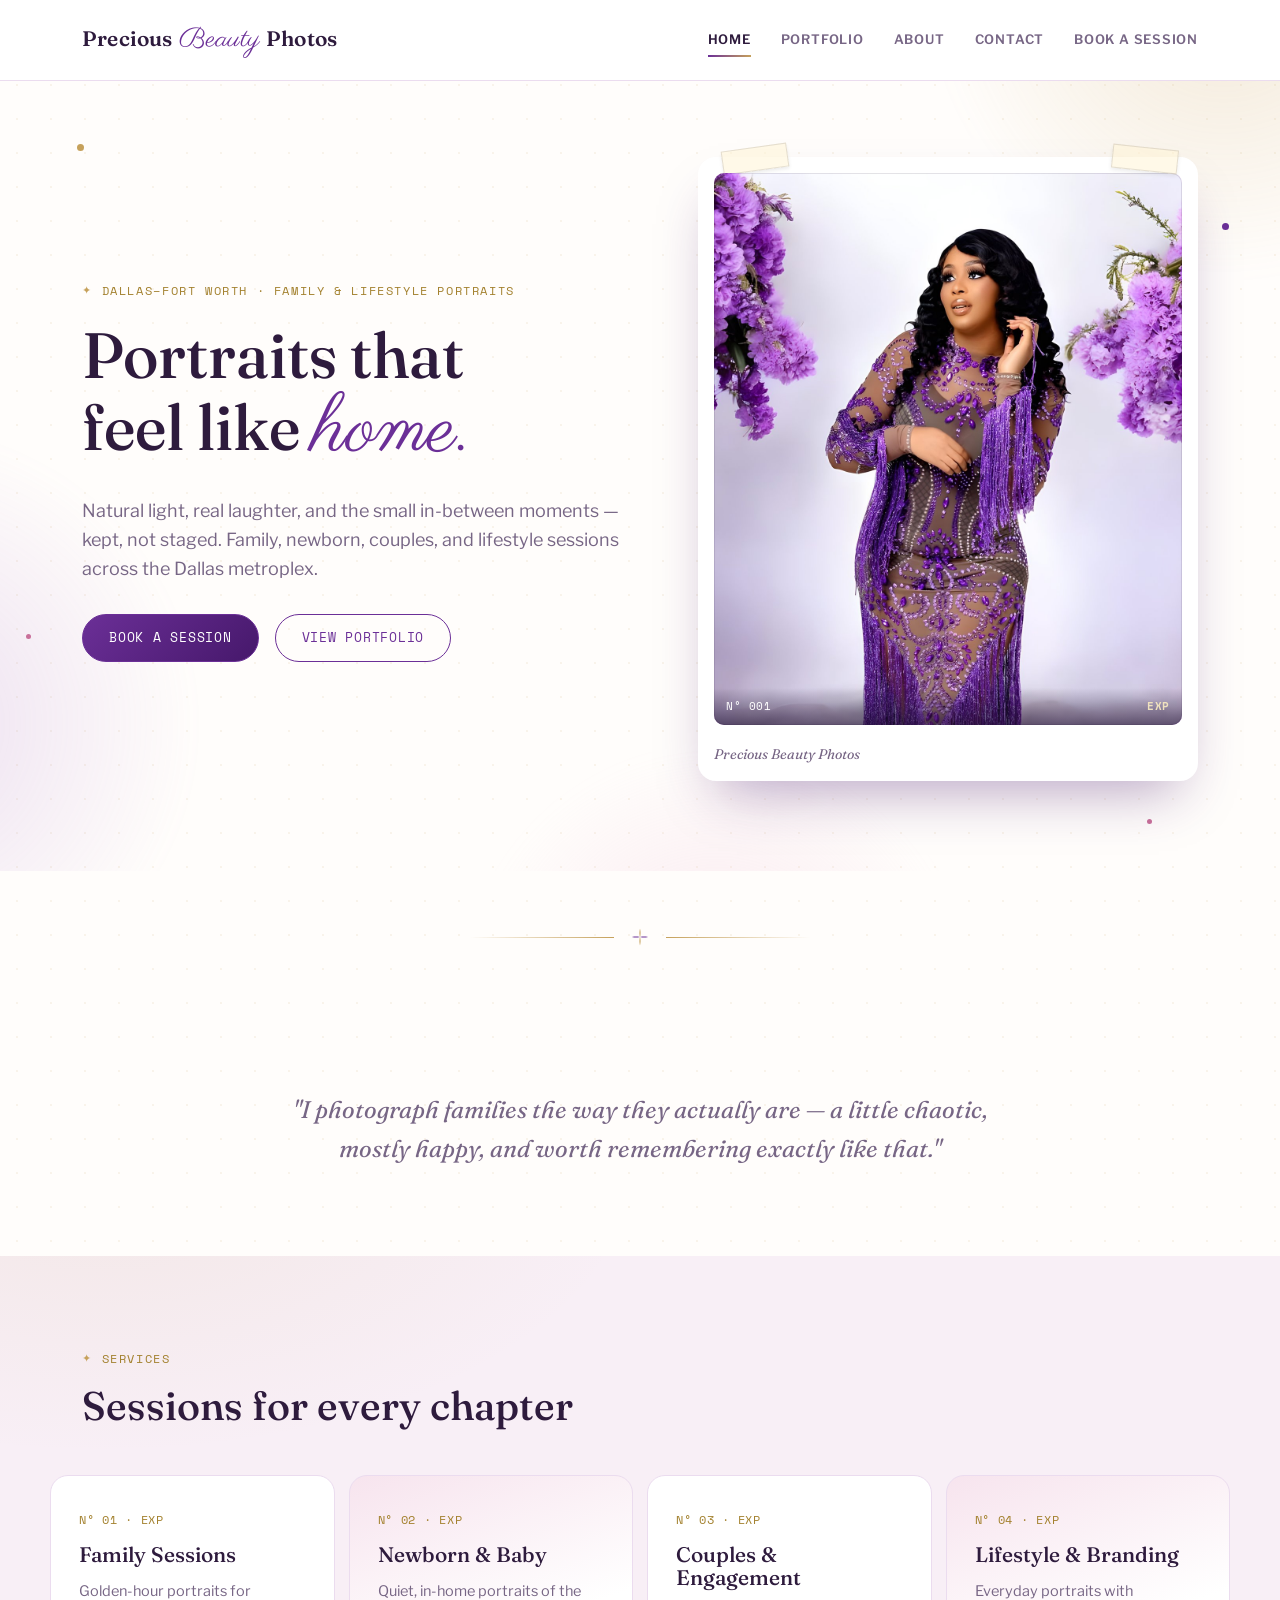
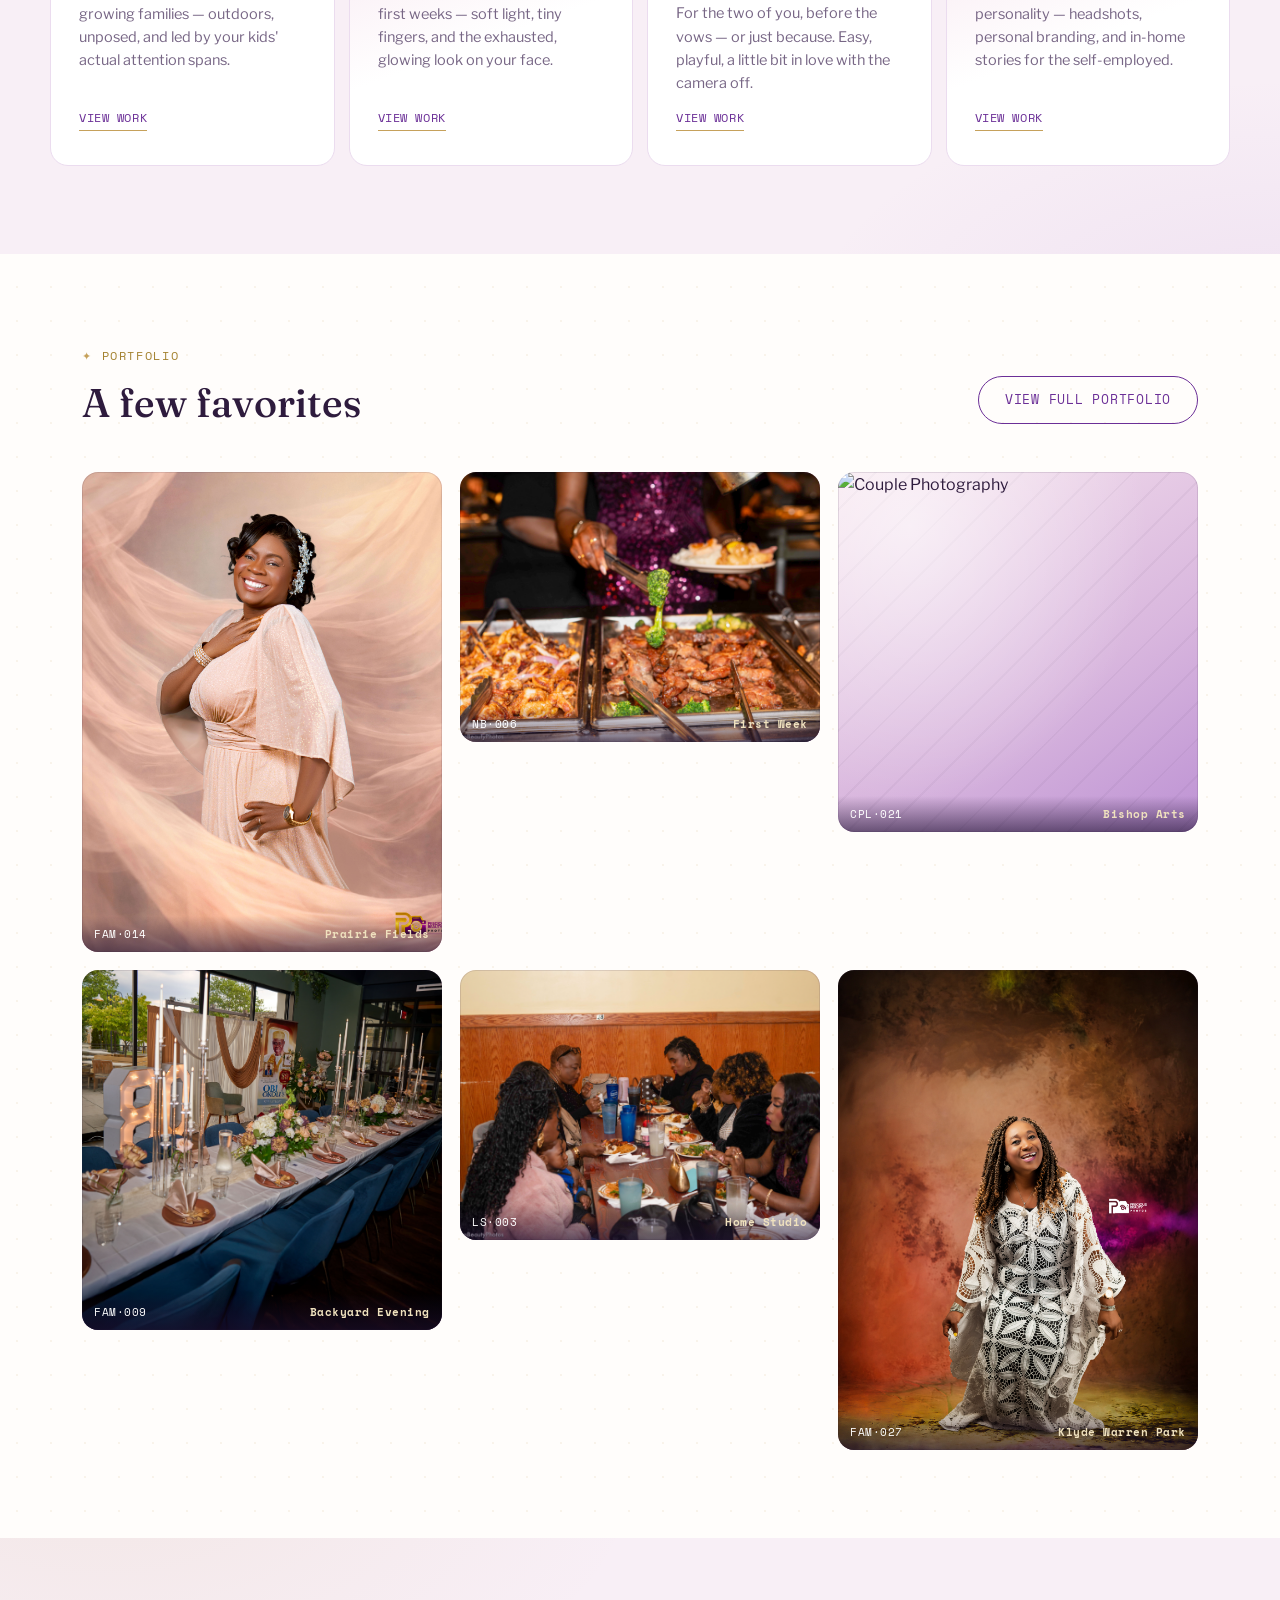
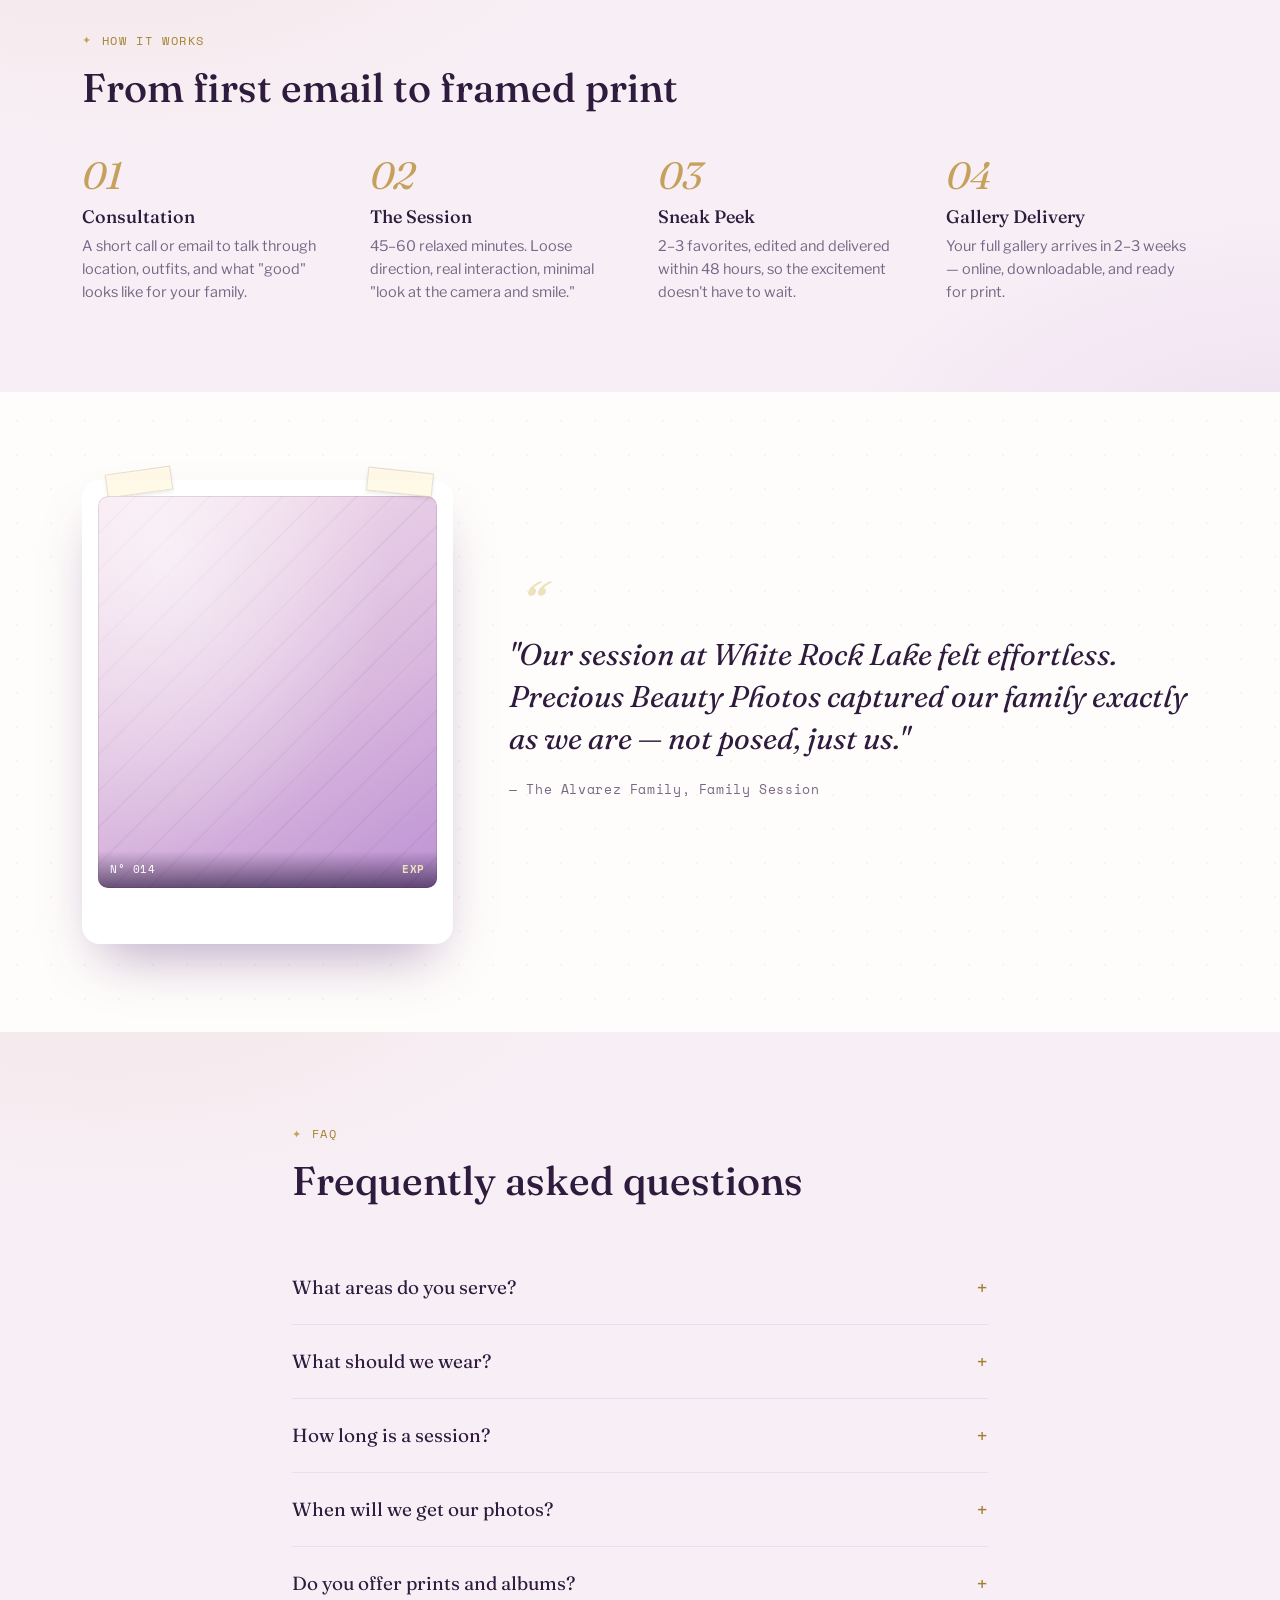
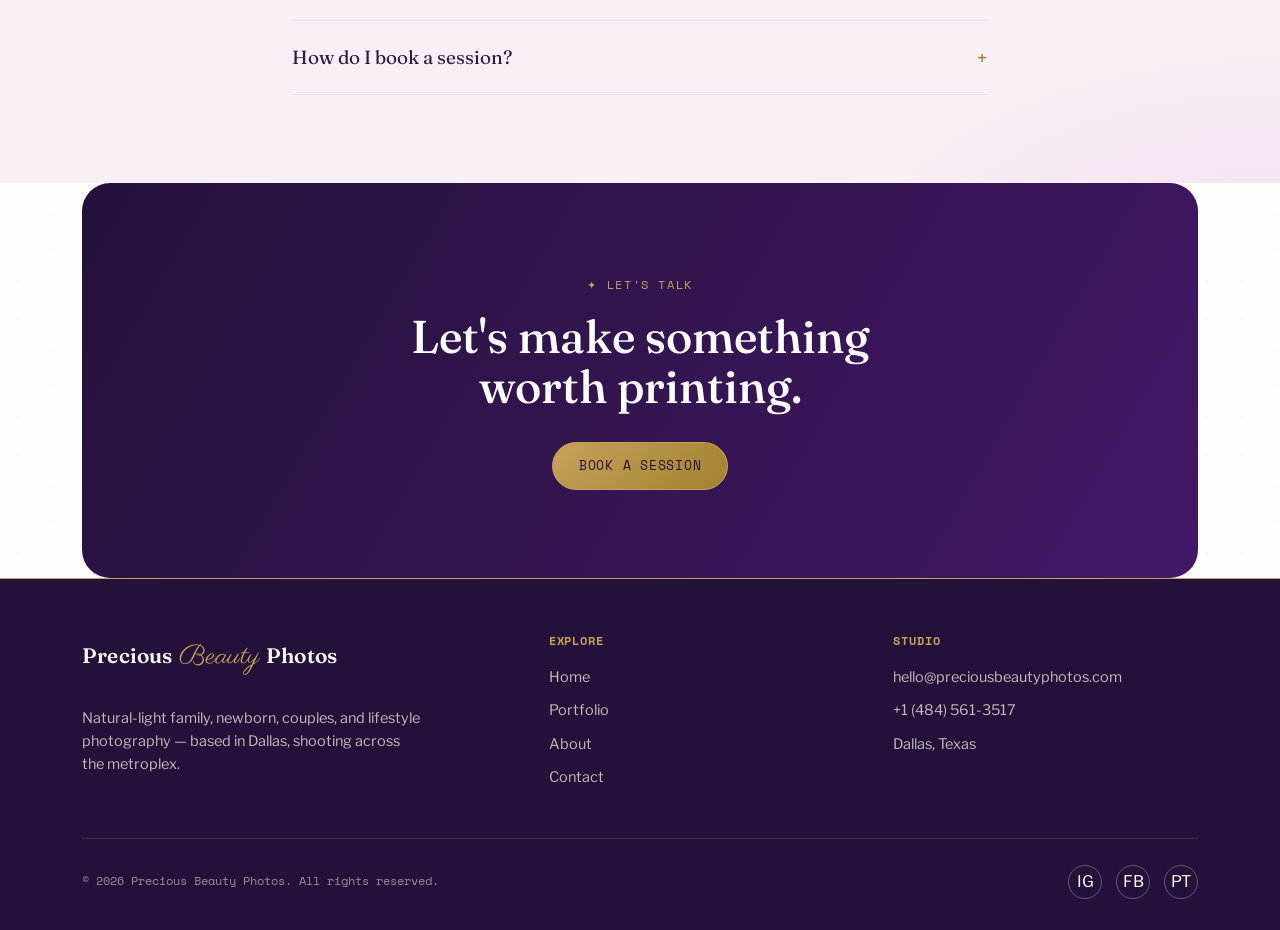
==== index.html @ 4b2ae838 "Initial Precious Beauty Photos website" ====
<!DOCTYPE html>
<html lang="en">
<head>
<meta charset="UTF-8">
<meta name="viewport" content="width=device-width, initial-scale=1.0">
<title>Precious Beauty Photos | Dallas, TX Family &amp; Lifestyle Portraits</title>
<meta name="description" content="Precious Beauty Photos — natural-light family, newborn, couples, and lifestyle portraits in Dallas–Fort Worth, Texas.">

<!--
  PLACEHOLDER NOTICE FOR THE STUDIO OWNER / DEVELOPER
  =====================================================
  This site is organized as:
    index.html   — structure/content only
    css/styles.css — all visual styling
    js/config.js   — editable business data (edit THIS for day-to-day changes)
    js/main.js     — site behavior (shouldn't need to touch this for content changes)
    images/        — photos

  Things to update in js/config.js:
  - bookingUrl: currently '#'. Once you set up a free Square Appointments
    account, paste your real booking page URL here.
  - whatsappNumber: the number the Contact form sends inquiries to.
  - faqs / portfolio categories: edit copy here, not in the HTML.

  Things to update in this file:
  - The photographer name "[Photographer Name]" on the About page is a
    placeholder — search for it and swap in the real name.
  - Every .frame element without an <img> inside it is a placeholder for a
    real photograph — swap in <img class="frame-photo" src="..."> once
    real photos are supplied.
-->

<link rel="preconnect" href="https://fonts.googleapis.com">
<link rel="preconnect" href="https://fonts.gstatic.com" crossorigin>
<link href="https://fonts.googleapis.com/css2?family=Fraunces:ital,opsz,wght@0,9..144,300;0,9..144,500;0,9..144,600;1,9..144,400;1,9..144,500&family=Libre+Franklin:wght@400;500;600;700&family=Space+Mono:wght@400;700&family=Parisienne&family=Cormorant+Garamond:ital,wght@0,500;1,500;1,600&display=swap" rel="stylesheet">
<link rel="stylesheet" href="css/styles.css">

<script src="js/config.js" defer></script>
<script src="js/main.js" defer></script>
</head>
<body>

<header class="site-nav">
  <div class="nav-inner">
    <a href="#home" class="brand" data-page="home">Precious <span>Beauty</span> Photos</a>
    <nav class="links" id="navLinks">
      <a href="#home" data-page="home" class="active">Home</a>
      <a href="#portfolio" data-page="portfolio">Portfolio</a>
      <a href="#about" data-page="about">About</a>
      <a href="#contact" data-page="contact">Contact</a>
      <a href="#contact" data-page="contact" class="nav-cta">
  Book a Session
</a>
    </nav>
    <button class="menu-toggle" id="menuToggle" aria-label="Toggle menu"><span></span><span></span><span></span></button>
  </div>
</header>

<!-- ============ HOME ============ -->
<main id="page-home" class="page active">

  <section class="hero">
    <span class="sparkle s1"></span>
    <span class="sparkle s2"></span>
    <span class="sparkle s3"></span>
    <span class="sparkle s4"></span>
    <div class="wrap hero-grid">
      <div>
        <span class="eyebrow">Dallas–Fort Worth &middot; Family &amp; Lifestyle Portraits</span>
        <h1>Portraits that<br>feel like <em>home.</em></h1>
        <p class="lead">Natural light, real laughter, and the small in-between moments — kept, not staged. Family, newborn, couples, and lifestyle sessions across the Dallas metroplex.</p>
        <div class="hero-ctas">
          <a href="#contact" data-page="contact" class="btn">Book a Session</a>
          <a href="#portfolio" data-page="portfolio" class="btn ghost">View Portfolio</a>
        </div>
      </div>
      <div class="polaroid reveal">
        <div class="frame" data-caption="Precious Beauty Photos">
          <img class="frame-photo" src="images/about-photographer.jpg" alt="Precious Beauty Photos">
          <div class="cap"><span>N&deg; 001</span><b>EXP</b></div>
        </div>
        <div class="poltext">Precious Beauty Photos</div>
      </div>
    </div>
  </section>

  <div class="flourish">
    <span class="fl-line"></span>
    <svg width="20" height="20" viewBox="0 0 24 24" fill="none" xmlns="http://www.w3.org/2000/svg">
      <path d="M12 2C12 2 13.5 7 12 12C10.5 7 12 2 12 2Z" fill="#C6A15B"/>
      <path d="M12 22C12 22 10.5 17 12 12C13.5 17 12 22 12 22Z" fill="#C6A15B"/>
      <path d="M2 12C2 12 7 10.5 12 12C7 13.5 2 12 2 12Z" fill="#6B2F97"/>
      <path d="M22 12C22 12 17 13.5 12 12C17 10.5 22 12 22 12Z" fill="#6B2F97"/>
    </svg>
    <span class="fl-line rev"></span>
  </div>

  <section class="tight">
    <div class="wrap u-narrow u-text-center">
      <p class="u-pull-quote">
        "I photograph families the way they actually are — a little chaotic, mostly happy, and worth remembering exactly like that."
      </p>
    </div>
  </section>

  <section class="alt">
    <div class="wrap">
      <div class="section-head">
        <span class="eyebrow">Services</span>
        <h2>Sessions for every chapter</h2>
      </div>
    </div>
    <div class="wrap u-filmstrip-wrap">
      <div class="filmstrip">
        <div class="filmcell">
          <span class="fnum">N&deg; 01 &middot; EXP</span>
          <h3>Family Sessions</h3>
          <p>Golden-hour portraits for growing families — outdoors, unposed, and led by your kids' actual attention spans.</p>
          <a href="#portfolio" data-page="portfolio">View work</a>
        </div>
        <div class="filmcell">
          <span class="fnum">N&deg; 02 &middot; EXP</span>
          <h3>Newborn &amp; Baby</h3>
          <p>Quiet, in-home portraits of the first weeks — soft light, tiny fingers, and the exhausted, glowing look on your face.</p>
          <a href="#portfolio" data-page="portfolio">View work</a>
        </div>
        <div class="filmcell">
          <span class="fnum">N&deg; 03 &middot; EXP</span>
          <h3>Couples &amp; Engagement</h3>
          <p>For the two of you, before the vows — or just because. Easy, playful, a little bit in love with the camera off.</p>
          <a href="#portfolio" data-page="portfolio">View work</a>
        </div>
        <div class="filmcell">
          <span class="fnum">N&deg; 04 &middot; EXP</span>
          <h3>Lifestyle &amp; Branding</h3>
          <p>Everyday portraits with personality — headshots, personal branding, and in-home stories for the self-employed.</p>
          <a href="#portfolio" data-page="portfolio">View work</a>
        </div>
      </div>
    </div>
  </section>

  <section>
  <div class="wrap">

    <div class="section-head u-flex-between u-no-max">
      <div>
        <span class="eyebrow">Portfolio</span>
        <h2 class="u-mt-14">A few favorites</h2>
      </div>

      <a href="#portfolio" data-page="portfolio" class="btn ghost">
        View Full Portfolio
      </a>
    </div>

    <div class="gallery">

      <div class="frame g-tall reveal">
        <img
          class="frame-photo"
          src="images/DSC09245-1.jpg-bright.jpg"
          alt="Family Photography"
        >
        <div class="cap">
          <span>FAM·014</span>
          <b>Prairie Fields</b>
        </div>
      </div>

      <div class="frame g-wide reveal">
        <img
          class="frame-photo"
          src="images/DSC01818.jpg"
          alt="Newborn Photography"
        >
        <div class="cap">
          <span>NB·006</span>
          <b>First Week</b>
        </div>
      </div>

      <div class="frame g-square reveal">
        <img
          class="frame-photo"
          src="images/DSC01784 (1).jpg"
          alt="Couple Photography"
        >
        <div class="cap">
          <span>CPL·021</span>
          <b>Bishop Arts</b>
        </div>
      </div>

      <div class="frame g-square reveal">
        <img
          class="frame-photo"
          src="images/DSC00456.jpg"
          alt="Family Photography"
        >
        <div class="cap">
          <span>FAM·009</span>
          <b>Backyard Evening</b>
        </div>
      </div>

      <div class="frame g-wide reveal">
        <img
          class="frame-photo"
          src="images/DSC01784.jpg"
          alt="Lifestyle Photography"
        >
        <div class="cap">
          <span>LS·003</span>
          <b>Home Studio</b>
        </div>
      </div>

      <div class="frame g-tall reveal">
        <img
          class="frame-photo"
          src="images/DSC09546 1.jpg"
          alt="Family Photography"
        >
        <div class="cap">
          <span>FAM·027</span>
          <b>Klyde Warren Park</b>
        </div>
      </div>

    </div>

  </div>
</section>

  <section class="alt">
    <div class="wrap">
      <div class="section-head">
        <span class="eyebrow">How it works</span>
        <h2>From first email to framed print</h2>
      </div>
      <div class="process">
        <div class="p-step"><div class="pnum">01</div><h4>Consultation</h4><p>A short call or email to talk through location, outfits, and what "good" looks like for your family.</p></div>
        <div class="p-step"><div class="pnum">02</div><h4>The Session</h4><p>45–60 relaxed minutes. Loose direction, real interaction, minimal "look at the camera and smile."</p></div>
        <div class="p-step"><div class="pnum">03</div><h4>Sneak Peek</h4><p>2–3 favorites, edited and delivered within 48 hours, so the excitement doesn't have to wait.</p></div>
        <div class="p-step"><div class="pnum">04</div><h4>Gallery Delivery</h4><p>Your full gallery arrives in 2–3 weeks — online, downloadable, and ready for print.</p></div>
      </div>
    </div>
  </section>

  <section>
    <div class="wrap testi">
      <div class="polaroid">
        <div class="frame" data-caption="The Alvarez Family"><div class="cap"><span>N&deg; 014</span><b>EXP</b></div></div>
      </div>
      <div>
        <blockquote>"Our session at White Rock Lake felt effortless. Precious Beauty Photos captured our family exactly as we are — not posed, just us."</blockquote>
        <cite>— The Alvarez Family, Family Session</cite>
      </div>
    </div>
  </section>

  <section class="alt">
    <div class="wrap u-narrow">
      <div class="section-head u-no-max">
        <span class="eyebrow">FAQ</span>
        <h2>Frequently asked questions</h2>
      </div>
      <div id="faqList"></div>
    </div>
  </section>

  <section class="cta-banner">
    <div class="wrap">
      <span class="eyebrow">Let's talk</span>
      <h2>Let's make something worth printing.</h2>
      <a href="#contact" data-page="contact" class="btn on-dark">Book a Session</a>
    </div>
  </section>

</main>

<!-- ============ PORTFOLIO ============ -->
<main id="page-portfolio" class="page">
  <section class="u-section-top">
    <div class="wrap">
      <div class="section-head">
        <span class="eyebrow">Portfolio</span>
        <h2>The full roll</h2>
        <p class="u-text-muted u-mt-14 u-max-56">A selection of family, newborn, couples, and lifestyle sessions from across Dallas–Fort Worth. Filter by category, or just scroll.</p>
      </div>
      <div class="filters" id="filters">
        <button class="filter-btn active" data-filter="all">All</button>
        <button class="filter-btn" data-filter="portrait">Portrait Photography</button>
        <button class="filter-btn" data-filter="newborn">Newborn Photography</button>
        <button class="filter-btn" data-filter="wedding">Wedding Photography</button>
        <button class="filter-btn" data-filter="event">Event Photography</button>
        <button class="filter-btn" data-filter="corporate">Corporate Headshots</button>
        <button class="filter-btn" data-filter="birthday">Birthday Sessions</button>
        <button class="filter-btn" data-filter="family">Family Photography</button>
        <button class="filter-btn" data-filter="graduation">Graduation Shoots</button>
        <button class="filter-btn" data-filter="studio">Studio Photography</button>
      </div>
      <p id="portfolioCount"></p>
      <div class="gallery" id="portfolioGrid"><!-- populated by PortfolioGrid module in js/main.js, from SITE_CONFIG.portfolio in js/config.js --></div>
    </div>
  </section>
  <section class="cta-banner">
    <div class="wrap">
      <span class="eyebrow">Like what you see</span>
      <h2>Your family's roll starts here.</h2>
      <a href="#contact" data-page="contact" class="btn on-dark">Book a Session</a>
    </div>
  </section>
</main>

<!-- ============ ABOUT ============ -->
<main id="page-about" class="page">
  <section class="u-section-top">
    <div class="wrap about-hero">
      <div class="polaroid polaroid--tilt-left">
        <div class="frame">
          <img class="frame-photo" src="images/about-photographer.jpg" alt="[Photographer Name], Precious Beauty Photos">
        </div>
      </div>
      <div>
        <span class="eyebrow">About</span>
        <h2 class="about-heading">Hi, I'm Precious Emmanuela.</h2>
        <p>
          I started Precious Beauty Photos after realizing most of my own family photos were phone snapshots taken mid-argument about nap time — and that the ones I actually treasured were never the posed ones. Ten years and a few hundred sessions later, that's still the whole point: real light, real people, minimal fuss.
        </p>
        <p>
          Based in Pennsylvania USA, I photograph families, newborns, couples, and small businesses across the metroplex — from White Rock Lake at golden hour to living-room floors covered in toys. Wherever your family actually happens.
        </p>
      </div>
    </div>
  </section>

  <div class="flourish">
    <span class="fl-line"></span>
    <svg width="20" height="20" viewBox="0 0 24 24" fill="none" xmlns="http://www.w3.org/2000/svg">
      <path d="M12 2C12 2 13.5 7 12 12C10.5 7 12 2 12 2Z" fill="#C6A15B"/>
      <path d="M12 22C12 22 10.5 17 12 12C13.5 17 12 22 12 22Z" fill="#C6A15B"/>
      <path d="M2 12C2 12 7 10.5 12 12C7 13.5 2 12 2 12Z" fill="#6B2F97"/>
      <path d="M22 12C22 12 17 13.5 12 12C17 10.5 22 12 22 12Z" fill="#6B2F97"/>
    </svg>
    <span class="fl-line rev"></span>
  </div>

  <section class="alt">
    <div class="wrap">
      <div class="section-head">
        <span class="eyebrow">Approach</span>
        <h2>What I believe about portraits</h2>
      </div>
      <div class="values">
        <div class="value-card">
          <h4>Light over gear</h4>
          <p>Natural, available light — window light, open shade, golden hour — over heavy studio setups. It's softer, and it's honest.</p>
        </div>
        <div class="value-card">
          <h4>Direction, not posing</h4>
          <p>I give you something to do together, not a pose to hold. The good expressions happen in the seconds after the instruction.</p>
        </div>
        <div class="value-card">
          <h4>Prints outlive feeds</h4>
          <p>Every gallery is built to be printed — albums, wall art, the stuff that's still around in twenty years.</p>
        </div>
      </div>
    </div>
  </section>

  <section>
    <div class="wrap u-narrow">
      <div class="section-head u-no-max">
        <span class="eyebrow">Behind the lens</span>
        <h2>A few quick facts</h2>
      </div>
      <ul class="facts-list">
        <li>&middot; Based in Pennsylvania USA — shooting across the DFW metroplex</li>
        <li>&middot; Shoots primarily on location — parks, homes, and downtown streets</li>
        <li>&middot; Second-generation Texan, first-generation dog mom</li>
        <li>&middot; Believes the best light is 45 minutes before sunset</li>
      </ul>
    </div>
  </section>

  <section class="cta-banner">
    <div class="wrap">
      <span class="eyebrow">Let's meet</span>
      <h2>I'd love to hear your story.</h2>
      <a href="#contact" data-page="contact" class="btn on-dark">Get in Touch</a>
    </div>
  </section>
</main>

<!-- ============ CONTACT ============ -->
<main id="page-contact" class="page">
  <section class="u-section-top">
    <div class="wrap">
      <div class="section-head">
        <span class="eyebrow">Contact</span>
        <h2>Let's find your date</h2>
        <p class="u-text-muted u-mt-14 u-max-56">Tell me a bit about what you're picturing, and I'll reply within 24 hours to talk through availability and next steps.</p>
      </div>

      <!-- Booking widget: href is set at runtime by the BookingWidget module
           in js/main.js, from SITE_CONFIG.bookingUrl in js/config.js. -->
      <div class="book-widget">
        <div>
          <span class="eyebrow">Fastest way to book</span>
          <h3>Book &amp; pay online</h3>
          <p>See real-time availability, pick your session, and secure your date with a deposit — all in one step.</p>
        </div>
        <a href="#" id="bookNowLink" class="btn on-dark" target="_blank" rel="noopener">Book &amp; Pay Now</a>
      </div>
      <p class="book-widget-hint">Prefer to talk first? Send an inquiry below instead.</p>

      <div class="contact-grid">
        <form id="contactForm">
          <div class="row2">
            <div class="field">
              <label for="name">Name</label>
              <input type="text" id="name" name="name" required>
            </div>
            <div class="field">
              <label for="email">Email</label>
              <input type="email" id="email" name="email" required>
            </div>
          </div>
          <div class="row2">
            <div class="field">
              <label for="sessionType">Session Type</label>
              <select id="sessionType" name="sessionType">
                <option>Family Session</option>
                <option>Newborn &amp; Baby</option>
                <option>Couples &amp; Engagement</option>
                <option>Lifestyle &amp; Branding</option>
                <option>Not sure yet</option>
              </select>
            </div>
            <div class="field">
              <label for="date">Preferred Date</label>
              <input type="date" id="date" name="date">
            </div>
          </div>
          <div class="field">
            <label for="message">Tell me about your session</label>
            <textarea id="message" name="message" placeholder="Who's involved, where you're picturing it, and anything else that helps."></textarea>
          </div>
          <button type="submit" class="btn">Send Inquiry</button>
          <div id="formNote">Opening WhatsApp with your details ready to send — just hit send there to reach Precious Beauty Photos directly.</div>
        </form>

        <div>
          <div class="info-block">
            <h4>Service Area</h4>
            <p>Based in Dallas, TX. Available throughout the DFW metroplex — Fort Worth, Plano, Frisco, McKinney, and beyond. Travel fees may apply past 30 miles.</p>
          </div>
          <div class="info-block">
            <h4>Response Time</h4>
            <p>I reply to every inquiry within 24 hours. Dates are held once a signed contract and deposit are received.</p>
          </div>
          <div class="info-block">
            <h4>Studio Email</h4>
            <p>hello@preciousbeautyphotos.com &middot; +1 (484) 561-3517</p>
          </div>
          <div class="info-block">
            <h4>Follow Along</h4>
            <div class="socials socials--tight">
              <a href="#" aria-label="Instagram">IG</a>
              <a href="#" aria-label="Facebook">FB</a>
              <a href="#" aria-label="Pinterest">PT</a>
            </div>
          </div>
        </div>
      </div>
    </div>
  </section>

  <section class="alt">
    <div class="wrap u-narrow">
      <div class="section-head u-no-max">
        <span class="eyebrow">Before you write in</span>
        <h2>A couple quick answers</h2>
      </div>
      <div id="faqListContact"></div>
    </div>
  </section>
</main>

<footer>
  <div class="wrap">
    <div class="foot-grid">
      <div>
        <div class="brand footer-brand">Precious <span>Beauty</span> Photos</div>
        <p class="footer-desc">Natural-light family, newborn, couples, and lifestyle photography — based in Dallas, shooting across the metroplex.</p>
      </div>
      <div>
        <h4>Explore</h4>
        <ul>
          <li><a href="#home" data-page="home">Home</a></li>
          <li><a href="#portfolio" data-page="portfolio">Portfolio</a></li>
          <li><a href="#about" data-page="about">About</a></li>
          <li><a href="#contact" data-page="contact">Contact</a></li>
        </ul>
      </div>
      <div>
        <h4>Studio</h4>
        <ul>
          <li><a href="mailto:hello@preciousbeautyphotos.com">hello@preciousbeautyphotos.com</a></li>
          <li><a href="https://wa.me/14845613517" target="_blank" rel="noopener">+1 (484) 561-3517</a></li>
          <li><a href="#">Dallas, Texas</a></li>
        </ul>
      </div>
    </div>
    <div class="foot-bottom">
      <p>&copy; 2026 Precious Beauty Photos. All rights reserved.</p>
      <div class="socials">
        <a href="#" aria-label="Instagram">IG</a>
        <a href="#" aria-label="Facebook">FB</a>
        <a href="#" aria-label="Pinterest">PT</a>
      </div>
    </div>
  </div>
</footer>

</body>
</html>
---- css/styles.css ----
/* =========================================================================
   Precious Beauty Photos — Stylesheet
   Organized in layers: Tokens -> Reset/Base -> Layout -> Components -> Pages -> Utilities
   ========================================================================= */

/* ---------- 1. Design tokens ---------- */
:root{
  --paper: #FFFDFB;
  --paper-light: #FFFFFF;
  --paper-deep: #F8EFF6;
  --ink: #2E1B3D;
  --ink-soft: #776685;
  --gold: #C6A15B;
  --gold-deep: #A3812E;
  --gold-light: #EFE1BE;
  --sage: #5B2A86;
  --sage-light: #D9B7DE;
  --purple: #6B2F97;
  --purple-deep: #46186B;
  --plum-dark: #24123A;
  --blush: #F7E4EE;
  --blush-deep: #EEBFDA;
  --rose: #C9709A;
  --lilac: #A876CC;
  --line: #EBDCEF;
  --white: #FFFFFF;
  --max: 1180px;
}

/* ---------- 2. Reset & base elements ---------- */
*{box-sizing:border-box;}
html{scroll-behavior:smooth;}

@media (prefers-reduced-motion: reduce){
  *, *::before, *::after{
    animation-duration:0.01ms !important;
    animation-iteration-count:1 !important;
    transition-duration:0.01ms !important;
    scroll-behavior:auto !important;
  }
}

body{
  margin:0;
  background:
    radial-gradient(rgba(198,161,91,.10) 1px, transparent 1px) 0 0/34px 34px,
    var(--paper);
  color:var(--ink);
  font-family:'Libre Franklin', sans-serif;
  font-size:16px;
  line-height:1.6;
  -webkit-font-smoothing:antialiased;
}
img{max-width:100%;display:block;}
a{color:inherit;text-decoration:none;}
ul{margin:0;padding:0;list-style:none;}
button{font-family:inherit;cursor:pointer;}
h1,h2,h3,h4{font-family:'Fraunces', serif;font-weight:500;margin:0;line-height:1.08;color:var(--ink);}

/* ---------- 3. Shared layout primitives ---------- */
.wrap{max-width:var(--max);margin:0 auto;padding:0 32px;}
@media(max-width:640px){.wrap{padding:0 20px;}}

.eyebrow{
  font-family:'Space Mono', monospace;
  font-size:11.5px;
  letter-spacing:.14em;
  text-transform:uppercase;
  color:var(--gold-deep);
  display:inline-flex;
  align-items:center;
  gap:9px;
}
.eyebrow::before{content:"✦";font-size:11px;color:var(--gold);display:inline-block;}
.script{font-family:'Parisienne', cursive;font-weight:400;}

section{padding:88px 0;}
section.tight{padding:64px 0;}
.section-head{max-width:640px;margin-bottom:48px;}
.section-head h2{font-size:clamp(28px,3.4vw,40px);margin-top:14px;}
.alt{
  background:
    radial-gradient(900px 480px at 8% -15%, rgba(198,161,91,.10), transparent 60%),
    radial-gradient(800px 440px at 100% 115%, rgba(168,118,204,.12), transparent 60%),
    var(--paper-deep);
}

/* ---------- 4. Scroll reveal & shared keyframes ---------- */
@media (prefers-reduced-motion: no-preference){
  .reveal{opacity:0;transform:translateY(18px);transition:opacity .7s ease, transform .7s ease;}
  .reveal.in{opacity:1;transform:translateY(0);}
}

@keyframes fadeUp{from{opacity:0;transform:translateY(18px);}to{opacity:1;transform:translateY(0);}}
@keyframes floatY{0%,100%{transform:rotate(2.4deg) translateY(0);}50%{transform:rotate(2.4deg) translateY(-12px);}}
@keyframes sparkle{0%,100%{opacity:.2;transform:scale(.7);}50%{opacity:.9;transform:scale(1.2);}}
@keyframes shimmerLine{0%{background-position:-200% 0;}100%{background-position:200% 0;}}
@keyframes gradientShift{0%{background-position:0% 50%;}50%{background-position:100% 50%;}100%{background-position:0% 50%;}}
@keyframes pageFade{from{opacity:0;transform:translateY(14px);}to{opacity:1;transform:translateY(0);}}

/* ---------- 5. Decorative dividers ---------- */
.sprockets{
  height:14px;
  background-image:radial-gradient(circle, var(--purple) 2.6px, transparent 3px);
  background-size:22px 14px;
  background-repeat:repeat-x;
  background-position:center;
  opacity:.18;
}
.sprockets.light{opacity:.28;background-image:radial-gradient(circle, var(--paper) 2.6px, transparent 3px);}

.shine-line{
  height:2px;margin:0;
  background:linear-gradient(90deg, transparent, var(--gold) 25%, var(--purple) 50%, var(--gold) 75%, transparent);
  background-size:200% 100%;
  animation:shimmerLine 5s linear infinite;
  opacity:.7;
}

.flourish{
  display:flex;align-items:center;justify-content:center;gap:16px;
  max-width:340px;margin:0 auto;padding:56px 0;
}
.flourish .fl-line{flex:1;height:1px;background:linear-gradient(90deg, transparent, var(--gold));}
.flourish .fl-line.rev{background:linear-gradient(90deg, var(--gold), transparent);}
.flourish svg{flex:none;animation:sparkle 4s ease-in-out infinite;}

/* ---------- 6. Nav ---------- */
header.site-nav{
  position:sticky;top:0;z-index:100;
  background:rgba(255,255,255,.9);
  backdrop-filter:blur(8px);
  border-bottom:1px solid var(--line);
}
.nav-inner{
  max-width:var(--max);margin:0 auto;padding:18px 32px;
  display:flex;align-items:center;justify-content:space-between;
}
.brand{font-family:'Fraunces',serif;font-weight:600;font-size:21px;letter-spacing:.01em;display:inline-flex;align-items:baseline;gap:6px;}
.brand span{color:var(--purple);font-family:'Parisienne',cursive;font-weight:400;font-size:1.3em;}
nav.links{display:flex;align-items:center;gap:30px;}
nav.links a{
  position:relative;
  font-size:13px;letter-spacing:.06em;text-transform:uppercase;font-weight:600;
  color:var(--ink-soft);padding:6px 0;
  transition:color .25s ease;
}
nav.links a:not(.btn)::after{
  content:"";position:absolute;left:0;right:100%;bottom:-1px;height:2px;
  background:linear-gradient(90deg, var(--purple), var(--gold));
  transition:right .3s cubic-bezier(.4,0,.2,1);
}
nav.links a:hover, nav.links a.active{color:var(--ink);}
nav.links a:not(.btn):hover::after, nav.links a:not(.btn).active::after{right:0;}

/* "Book a Session" button in the nav: squarer corners, plain white text,
   no underline effect (excluded above via :not(.btn)). */
.btn.nav-cta{
  border-radius:10px;
  color:#fff;
}

.menu-toggle{
  display:none;
  background:none;
  border:none;
  flex-direction:column;
  gap:5px;
  padding:8px;
  cursor:pointer;
}

.menu-toggle span{
  width:24px;
  height:2px;
  background:var(--ink);
  display:block;

  transition:
    transform .3s ease,
    opacity .3s ease;
}

.menu-toggle.active span:nth-child(1){
  transform:translateY(7px) rotate(45deg);
}

.menu-toggle.active span:nth-child(2){
  opacity:0;
}

.menu-toggle.active span:nth-child(3){
  transform:translateY(-7px) rotate(-45deg);
}

@media(max-width:900px){

  header.site-nav{
    position:sticky;
    top:0;
    z-index:9999;
    background:#ffffff;
    backdrop-filter:none;
  }

  .nav-inner{
    position:relative;
    z-index:10000;
    background:#ffffff;
  }

  nav.links{
    position:fixed;

    top:64px;
    left:0;
    right:0;

    height:calc(100vh - 64px);

    background:#ffffff;

    display:flex;
    flex-direction:column;
    align-items:flex-start;

    padding:40px 32px;
    gap:26px;

    transform:translateX(100%);
    transition:transform .3s ease;

    z-index:9998;

    overflow-y:auto;

    border-top:1px solid var(--line);

    box-shadow:
      0 20px 40px rgba(30,20,40,.08);
  }

  nav.links.open{
    transform:translateX(0);
  }

  nav.links a{
    width:100%;
    font-size:16px;
    padding:10px 0;
  }

  .menu-toggle{
    display:flex;
    position:relative;
    z-index:10001;
    cursor:pointer;
  }

  .nav-cta {
  display: inline-flex;
  align-items: center;
  justify-content: center;

  background: var(--accent);
  color: #ffffff !important;

  padding: 13px 24px;
  min-height: 46px;

  border: 1px solid var(--accent);
  border-radius: 6px;

  font-size: 12px;
  font-weight: 600;
  letter-spacing: 1.4px;
  text-transform: uppercase;
  white-space: nowrap;

  text-decoration: none;

  box-shadow: 0 5px 16px rgba(74, 45, 95, 0.16);

  transition:
    background-color 0.25s ease,
    color 0.25s ease,
    transform 0.25s ease,
    box-shadow 0.25s ease;
}


/* Hover */
.nav-cta:hover {
  background: #5f3d73;
  color: #ffffff !important;

  transform: translateY(-2px);

  box-shadow: 0 8px 22px rgba(74, 45, 95, 0.23);
}


/* While clicking */
.nav-cta:active {
  background: #432b52;
  color: #ffffff !important;

  transform: translateY(0);

  box-shadow: 0 3px 10px rgba(74, 45, 95, 0.18);
}


/* After the link has been visited */
.nav-cta:visited {
  color: #ffffff !important;
}


/* Keyboard focus */
.nav-cta:focus-visible {
  color: #ffffff !important;

  outline: 3px solid rgba(95, 61, 115, 0.25);
  outline-offset: 3px;
}

}

/* ---------- 7. Buttons ---------- */
.btn{
  position:relative;overflow:hidden;isolation:isolate;
  display:inline-flex;align-items:center;gap:8px;
  font-family:'Space Mono',monospace;font-size:12.5px;letter-spacing:.06em;text-transform:uppercase;
  padding:13px 26px;border-radius:999px;border:1px solid var(--purple);
  background:linear-gradient(135deg, var(--purple), var(--purple-deep));color:#fff;
  transition:background .25s ease, color .25s ease, transform .25s ease, box-shadow .25s ease;
  white-space:nowrap;
}
.btn::after{
  content:"";position:absolute;top:0;left:-60%;width:35%;height:100%;
  background:linear-gradient(115deg, transparent, rgba(255,255,255,.45), transparent);
  transform:skewX(-18deg);transition:left .55s ease;z-index:1;
}
.btn:hover::after{left:130%;}
.btn:hover{background:linear-gradient(135deg, var(--purple-deep), var(--plum-dark));border-color:var(--purple-deep);transform:translateY(-2px);box-shadow:0 14px 26px -10px rgba(107,47,151,.55);}
.btn.ghost{background:transparent;color:var(--purple);}
.btn.ghost:hover{background:var(--purple);color:#fff;}
.btn.on-dark{border-color:var(--gold);background:linear-gradient(135deg, var(--gold), var(--gold-deep));color:var(--plum-dark);}
.btn.on-dark:hover{background:var(--gold-deep);border-color:var(--gold-deep);color:#fff;}

/* ---------- 8. Placeholder / real photo frames ---------- */
.frame{
  position:relative;
  border-radius:16px;
  overflow:hidden;
  background:
    radial-gradient(120% 140% at 20% 15%, rgba(255,255,255,.6), transparent 55%),
    repeating-linear-gradient(135deg, rgba(46,27,61,.045) 0 2px, transparent 2px 26px),
    linear-gradient(150deg, var(--blush) 0%, var(--sage-light) 60%, var(--lilac) 130%);
  display:flex;align-items:center;justify-content:center;
  isolation:isolate;
  transition:transform .5s cubic-bezier(.2,.8,.2,1), box-shadow .5s ease;
}
.frame::after{
  content:"";position:absolute;inset:0;
  border-radius:16px;
  box-shadow:inset 0 0 0 1px rgba(46,27,61,.12);
  pointer-events:none;
  transition:box-shadow .4s ease;
}
.frame .aperture{width:15%;min-width:26px;max-width:46px;opacity:.55;}
.frame .cap{
  position:absolute;left:0;right:0;bottom:0;
  padding:10px 12px;
  background:linear-gradient(0deg, rgba(30,16,48,.6), transparent);
  color:#fff;font-family:'Space Mono',monospace;font-size:10.5px;letter-spacing:.05em;
  display:flex;justify-content:space-between;gap:8px;
}
.frame .cap b{font-weight:700;color:var(--gold-light);}
.gallery .frame:hover, .filmstrip-frame:hover{
  transform:translateY(-6px) scale(1.015);
  box-shadow:0 22px 40px -18px rgba(59,21,104,.45);
}
.gallery .frame:hover::after{box-shadow:inset 0 0 0 2px var(--gold);}

/* Photo that fills its frame edge-to-edge (used for real, uploaded photos) */
.frame-photo {
    position: absolute;
    inset: 0;

    width: 100%;
    height: 100%;

    object-fit: cover;
    object-position: center;

    display: block;
}


/* ---------- 9. Polaroid card ---------- */
.polaroid{
  width:100%;aspect-ratio:4/5;
  background:var(--white);
  padding:16px 16px 56px;
  border-radius:18px;
  box-shadow:0 28px 54px -20px rgba(70,24,107,.4);
  transform:rotate(2.4deg);
  position:relative;
  animation:fadeUp .8s ease .2s both, floatY 6s ease-in-out 1.1s infinite;
}
.polaroid .frame{width:100%;height:100%;border-radius:10px;}
.polaroid .frame::after{border-radius:10px;}
.polaroid::before, .polaroid::after{
  content:"";position:absolute;width:64px;height:22px;
  background:rgba(255,244,214,.55);border:1px solid rgba(43,38,32,.12);
  box-shadow:0 2px 4px rgba(0,0,0,.08);
}
.polaroid::before{top:-10px;left:24px;transform:rotate(-8deg);}
.polaroid::after{top:-10px;right:20px;transform:rotate(6deg);}
.polaroid .poltext{
  position:absolute;left:16px;right:16px;bottom:16px;
  font-family:'Fraunces',serif;font-style:italic;color:var(--ink-soft);font-size:14px;
}
/* Tilt variants, so no inline transform: styles are needed in markup */
.polaroid--tilt-left{transform:rotate(-2deg);}
.polaroid--tilt-back{transform:rotate(-3deg);aspect-ratio:1/1;}

/* ---------- 10. Hero ---------- */
.hero{padding:76px 0 90px;position:relative;overflow:hidden;}
.hero::before{
  content:"";position:absolute;inset:-20% -10% -10% -10%;
  background:
    radial-gradient(420px 420px at 88% 6%, rgba(198,161,91,.22), transparent 70%),
    radial-gradient(420px 420px at 2% 78%, rgba(168,118,204,.22), transparent 70%),
    radial-gradient(360px 360px at 55% 105%, rgba(238,191,218,.35), transparent 70%);
  filter:blur(10px);
  z-index:0;pointer-events:none;
}
.hero .wrap{position:relative;z-index:1;}
.hero-grid{display:grid;grid-template-columns:1.05fr .95fr;gap:64px;align-items:center;position:relative;}
@media(max-width:900px){.hero-grid{grid-template-columns:1fr;gap:44px;}}
.hero h1{font-size:clamp(38px,5.4vw,64px);margin:18px 0 22px;animation:fadeUp .7s ease .12s both;}
.hero h1 em{font-family:'Parisienne',cursive;font-style:normal;font-weight:400;color:var(--purple);font-size:1.25em;}
.hero p.lead{font-size:18px;color:var(--ink-soft);max-width:46ch;margin-bottom:30px;animation:fadeUp .7s ease .24s both;}
.hero-ctas{display:flex;gap:16px;flex-wrap:wrap;}
.hero .eyebrow{animation:fadeUp .7s ease both;}

.sparkle{position:absolute;width:7px;height:7px;border-radius:50%;background:var(--gold);animation:sparkle 3.4s ease-in-out infinite;pointer-events:none;}
.sparkle.s1{top:8%;left:6%;animation-delay:.2s;}
.sparkle.s2{top:70%;left:2%;width:5px;height:5px;animation-delay:1.1s;background:var(--rose);}
.sparkle.s3{top:18%;right:4%;animation-delay:.6s;background:var(--purple);}
.sparkle.s4{bottom:6%;right:10%;width:5px;height:5px;animation-delay:1.6s;background:var(--rose);}

/* ---------- 11. Services filmstrip ---------- */
.filmstrip{display:grid;grid-template-columns:repeat(4,1fr);gap:14px;}
@media(max-width:900px){.filmstrip{grid-template-columns:repeat(2,1fr);}}
@media(max-width:560px){.filmstrip{grid-template-columns:1fr;}}
.filmcell{background:var(--paper-light);padding:34px 28px;display:flex;flex-direction:column;gap:14px;min-height:230px;border-radius:18px;border:1px solid var(--line);transition:transform .4s ease, box-shadow .4s ease, border-color .4s ease;}
.filmcell:nth-child(even){background:linear-gradient(160deg, var(--blush) 0%, var(--paper-light) 55%);}
.filmcell:hover{transform:translateY(-6px);box-shadow:0 22px 40px -20px rgba(107,47,151,.3);border-color:var(--gold);position:relative;z-index:2;}
.filmcell .fnum{font-family:'Space Mono',monospace;font-size:12px;color:var(--gold-deep);letter-spacing:.06em;}
.filmcell h3{font-size:21px;}
.filmcell p{color:var(--ink-soft);font-size:14.5px;margin:0;flex:1;}
.filmcell a{font-family:'Space Mono',monospace;font-size:11.5px;letter-spacing:.05em;text-transform:uppercase;color:var(--purple);border-bottom:1px solid var(--gold);align-self:flex-start;padding-bottom:2px;transition:color .25s ease,border-color .25s ease;}
.filmcell a:hover{color:var(--gold-deep);border-color:var(--gold-deep);}

/* ---------- 12. Gallery grid ---------- */
.gallery{display:grid;grid-template-columns:repeat(3,1fr);gap:18px;}
@media(max-width:900px){.gallery{grid-template-columns:repeat(2,1fr);}}
@media(max-width:560px){.gallery{grid-template-columns:1fr;}}
.gallery .frame{width:100%;}
.gallery .g-tall{aspect-ratio:3/4;}
.gallery .g-wide{aspect-ratio:4/3;}
.gallery .g-square{aspect-ratio:1/1;}

.filters{display:flex;gap:10px;flex-wrap:wrap;margin-bottom:30px;}
.filter-btn{
  font-family:'Space Mono',monospace;font-size:12px;letter-spacing:.05em;text-transform:uppercase;
  padding:9px 16px;border:1px solid var(--purple);background:transparent;color:var(--purple);border-radius:999px;
  transition:all .25s ease;
}
.filter-btn.active, .filter-btn:hover{background:var(--purple);color:#fff;border-color:var(--purple);}

/* ---------- 13. Process steps ---------- */
.process{display:grid;grid-template-columns:repeat(4,1fr);gap:36px;}
@media(max-width:900px){.process{grid-template-columns:1fr 1fr;}}
@media(max-width:560px){.process{grid-template-columns:1fr;}}
.p-step .pnum{font-family:'Fraunces',serif;font-style:italic;font-size:38px;color:var(--gold);line-height:1;margin-bottom:12px;}
.p-step h4{font-size:18px;margin-bottom:8px;}
.p-step p{color:var(--ink-soft);font-size:14.5px;margin:0;}

/* ---------- 14. Testimonial ---------- */
.testi{display:grid;grid-template-columns:.7fr 1.3fr;gap:56px;align-items:center;}
@media(max-width:800px){.testi{grid-template-columns:1fr;}}
.testi blockquote{margin:0;font-family:'Fraunces',serif;font-style:italic;font-size:clamp(22px,2.6vw,30px);line-height:1.4;position:relative;padding-top:10px;}
.testi blockquote::before{
  content:"\201C";font-family:'Parisienne',cursive;font-size:110px;line-height:1;
  color:var(--gold-light);position:absolute;top:-46px;left:-14px;z-index:-1;
}
.testi cite{display:block;margin-top:20px;font-style:normal;font-family:'Space Mono',monospace;font-size:12.5px;letter-spacing:.05em;color:var(--ink-soft);}

/* ---------- 15. FAQ accordion ---------- */
.faq-item{border-bottom:1px solid var(--line);}
.faq-q{
  display:flex;align-items:center;justify-content:space-between;gap:20px;
  padding:22px 0;background:none;border:none;text-align:left;width:100%;
  font-family:'Fraunces',serif;font-size:19px;color:var(--ink);
}
.faq-q .plus{font-family:'Space Mono',monospace;font-size:20px;color:var(--gold-deep);transition:transform .25s ease;flex:none;}
.faq-item.open .faq-q .plus{transform:rotate(45deg);}
.faq-a{max-height:0;overflow:hidden;transition:max-height .3s ease;}
.faq-a p{color:var(--ink-soft);padding-bottom:22px;margin:0;max-width:60ch;font-size:15px;}

/* ---------- 16. CTA banner ---------- */
.cta-banner{
  background:linear-gradient(120deg, var(--plum-dark), var(--purple-deep), var(--plum-dark));
  background-size:220% 220%;
  animation:gradientShift 12s ease infinite;
  color:var(--paper);text-align:center;padding:88px 0;
  position:relative;overflow:hidden;
  border-radius:28px;
  max-width:calc(var(--max) - 64px);
  margin:0 auto;
}
.cta-banner .eyebrow{color:var(--gold);}
.cta-banner .eyebrow::before{color:var(--gold);}
.cta-banner h2{color:#fff;font-size:clamp(30px,4vw,46px);margin:16px 0 30px;max-width:16ch;margin-left:auto;margin-right:auto;}

/* ---------- 17. Footer ---------- */
footer{background:var(--plum-dark);color:var(--paper);padding:56px 0 28px;border-top:1px solid var(--gold);}
.foot-grid{display:grid;grid-template-columns:1.4fr 1fr 1fr;gap:40px;padding-bottom:40px;border-bottom:1px solid rgba(246,241,231,.15);}
@media(max-width:700px){.foot-grid{grid-template-columns:1fr;gap:32px;}}
.foot-grid h4{font-family:'Space Mono',monospace;font-size:12px;letter-spacing:.08em;text-transform:uppercase;color:var(--gold);margin-bottom:16px;font-weight:700;}
.foot-grid p, .foot-grid a{color:rgba(246,241,231,.75);font-size:14.5px;}
.foot-grid li{margin-bottom:8px;}
.foot-grid a:hover{color:var(--paper);}
.foot-bottom{display:flex;justify-content:space-between;align-items:center;padding-top:22px;flex-wrap:wrap;gap:12px;}
.foot-bottom p{font-family:'Space Mono',monospace;font-size:11.5px;color:rgba(246,241,231,.55);}
.socials{display:flex;gap:14px;}
.socials a{width:34px;height:34px;border:1px solid rgba(246,241,231,.3);border-radius:50%;display:flex;align-items:center;justify-content:center;}
.socials a:hover{border-color:var(--gold);color:var(--gold);}
.footer-brand{color:var(--paper);margin-bottom:14px;}
.footer-brand span{color:var(--gold);font-family:'Parisienne',cursive;font-weight:400;font-size:1.3em;}
.footer-desc{max-width:34ch;}
.socials--tight{margin-top:6px;}

/* ---------- 18. About page ---------- */
.about-hero{display:grid;grid-template-columns:.85fr 1.15fr;gap:64px;align-items:center;}
@media(max-width:900px){.about-hero{grid-template-columns:1fr;}}
.about-hero p{color:var(--ink-soft);max-width:58ch;}
.about-heading{font-size:clamp(28px,3.6vw,42px);margin:16px 0 20px;}
.values{display:grid;grid-template-columns:repeat(3,1fr);gap:28px;margin-top:16px;}
@media(max-width:700px){.values{grid-template-columns:1fr;}}
.value-card{background:var(--paper-light);border:1px solid var(--line);padding:26px;border-radius:18px;transition:transform .35s ease, box-shadow .35s ease, border-color .35s ease, background .35s ease;}
.value-card:hover{transform:translateY(-5px);box-shadow:0 20px 36px -20px rgba(107,47,151,.35);border-color:var(--gold);background:linear-gradient(160deg, var(--blush) 0%, var(--paper-light) 60%);}
.value-card h4{font-size:17px;margin-bottom:8px;}
.value-card p{color:var(--ink-soft);font-size:14px;margin:0;}
.facts-list{display:grid;gap:14px;font-family:'Fraunces',serif;font-size:18px;color:var(--ink-soft);}

/* ---------- 19. Contact page ---------- */
.book-widget{
  display:flex;align-items:center;justify-content:space-between;gap:24px;flex-wrap:wrap;
  background:linear-gradient(120deg, var(--plum-dark), var(--purple-deep));
  border-radius:22px;padding:34px 36px;margin-bottom:16px;
  position:relative;overflow:hidden;
}
.book-widget::before{
  content:"";position:absolute;inset:0;
  background:radial-gradient(360px 200px at 90% -20%, rgba(198,161,91,.35), transparent 70%);
  pointer-events:none;
}
.book-widget > *{position:relative;z-index:1;}
.book-widget .eyebrow{color:var(--gold);}
.book-widget h3{color:#fff;font-family:'Fraunces',serif;font-size:24px;margin:10px 0 8px;}
.book-widget p{color:rgba(255,255,255,.78);margin:0;max-width:44ch;}
@media(max-width:640px){.book-widget{padding:26px;}}

.book-widget-hint{text-align:center;color:var(--ink-soft);font-size:13px;margin:-8px 0 40px;}

.contact-grid{display:grid;grid-template-columns:1fr 1fr;gap:64px;}
@media(max-width:900px){.contact-grid{grid-template-columns:1fr;gap:44px;}}
.field{margin-bottom:20px;}
.field label{display:block;font-family:'Space Mono',monospace;font-size:11.5px;letter-spacing:.06em;text-transform:uppercase;color:var(--ink-soft);margin-bottom:8px;}
.field input, .field select, .field textarea{
  width:100%;padding:13px 16px;border:1px solid var(--line);background:var(--paper-light);
  font-family:'Libre Franklin',sans-serif;font-size:15px;color:var(--ink);border-radius:12px;
}
.field input:focus, .field select:focus, .field textarea:focus{outline:2px solid var(--gold);outline-offset:1px;border-color:var(--gold);}
.field textarea{resize:vertical;min-height:110px;}
.row2{display:grid;grid-template-columns:1fr 1fr;gap:18px;}
@media(max-width:520px){.row2{grid-template-columns:1fr;}}
.info-block{margin-bottom:34px;}
.info-block h4{font-family:'Space Mono',monospace;font-size:12px;letter-spacing:.08em;text-transform:uppercase;color:var(--gold-deep);margin-bottom:10px;}
.info-block p{margin:0;color:var(--ink-soft);}
#formNote{display:none;margin-top:14px;padding:14px 16px;background:var(--sage);color:#fff;font-size:14px;border-radius:2px;}
#formNote.show{display:block;}

/* ---------- 20. Page routing (SPA-style show/hide) ---------- */
.page{display:none;}
.page.active{display:block;animation:pageFade .55s cubic-bezier(.2,.8,.2,1) both;}

/* ---------- 21. Utilities ----------
   Small reusable helpers so page markup doesn't need inline style="" attributes. */
.u-text-muted{color:var(--ink-soft);}
.u-text-center{text-align:center;}
.u-mt-14{margin-top:14px;}
.u-max-56{max-width:56ch;}
.u-narrow{max-width:760px;margin-left:auto;margin-right:auto;}
.u-flex-between{display:flex;justify-content:space-between;align-items:flex-end;flex-wrap:wrap;gap:20px;}
.u-no-max{max-width:none;}
.u-pull-quote{font-family:'Fraunces',serif;font-size:clamp(19px,2.2vw,24px);font-style:italic;color:var(--ink-soft);}
.u-section-top{padding-top:56px;}
.u-filmstrip-wrap{padding:0;max-width:var(--max);}
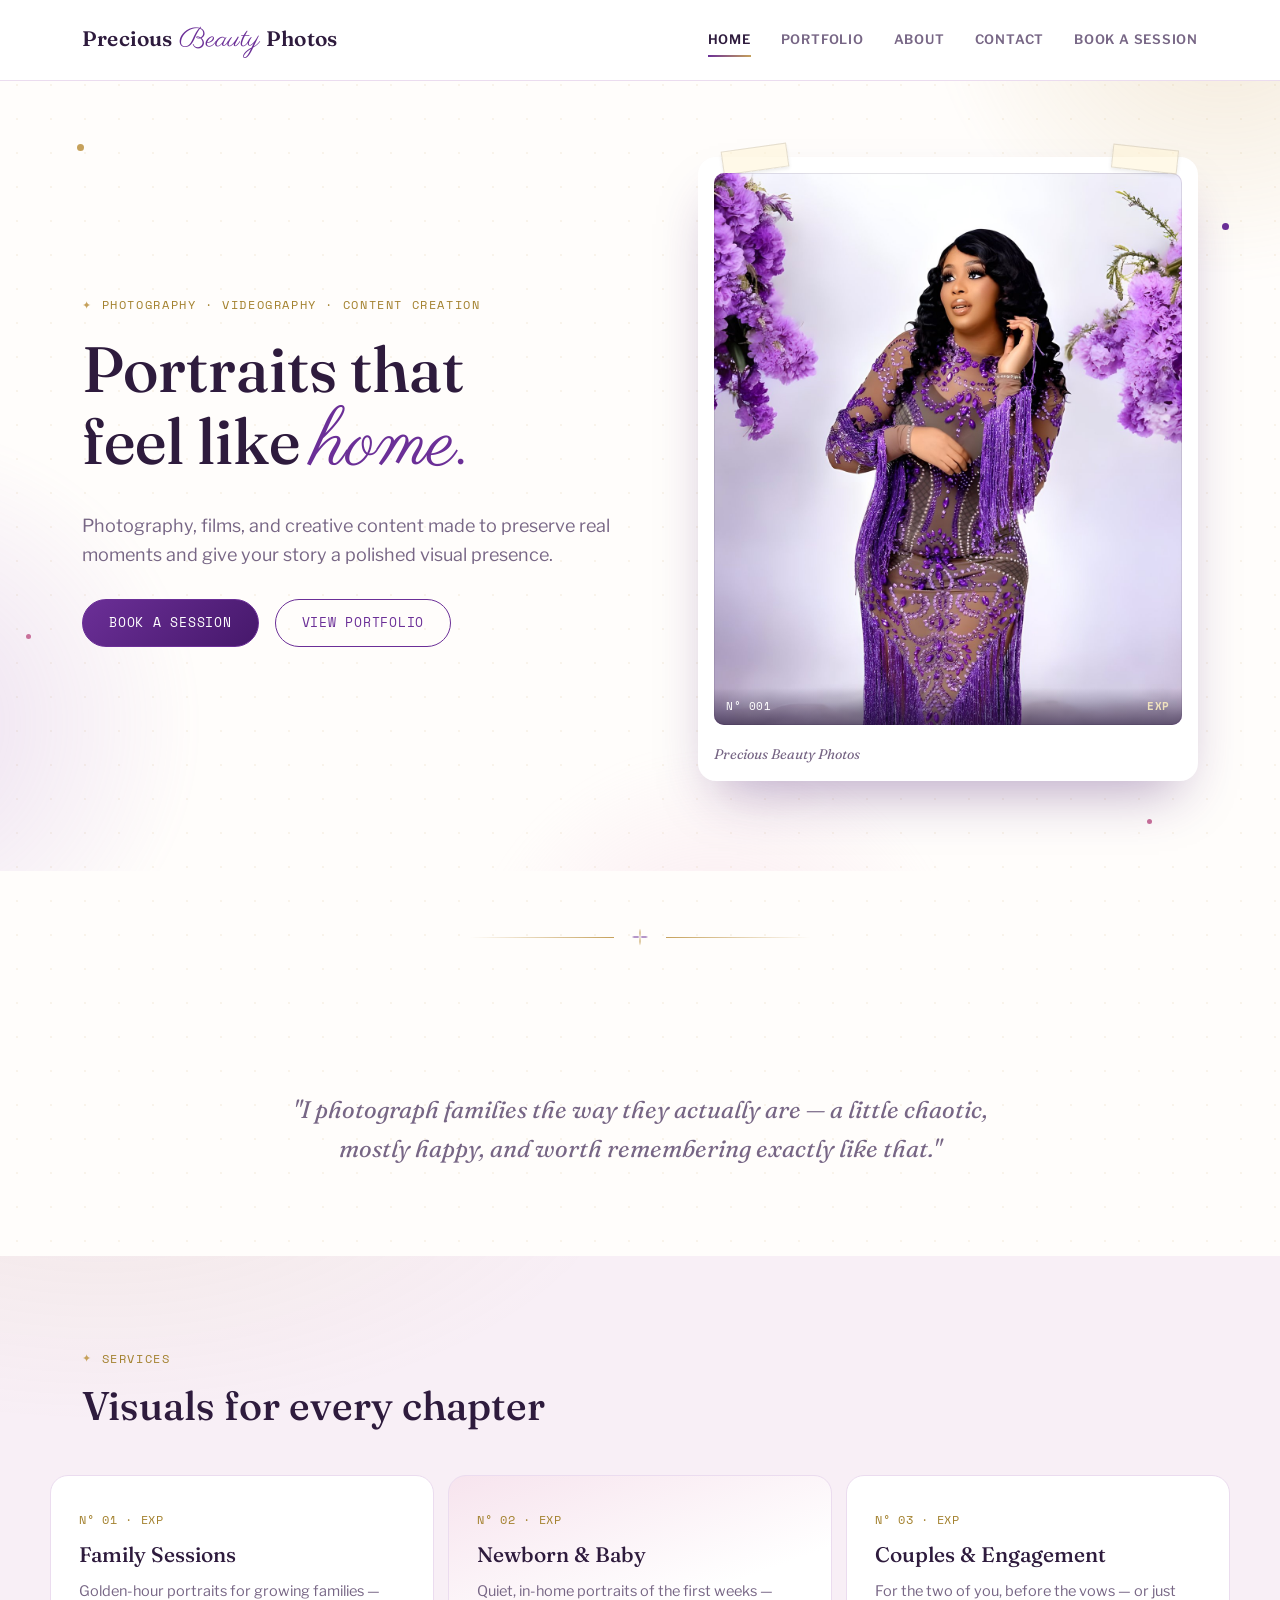
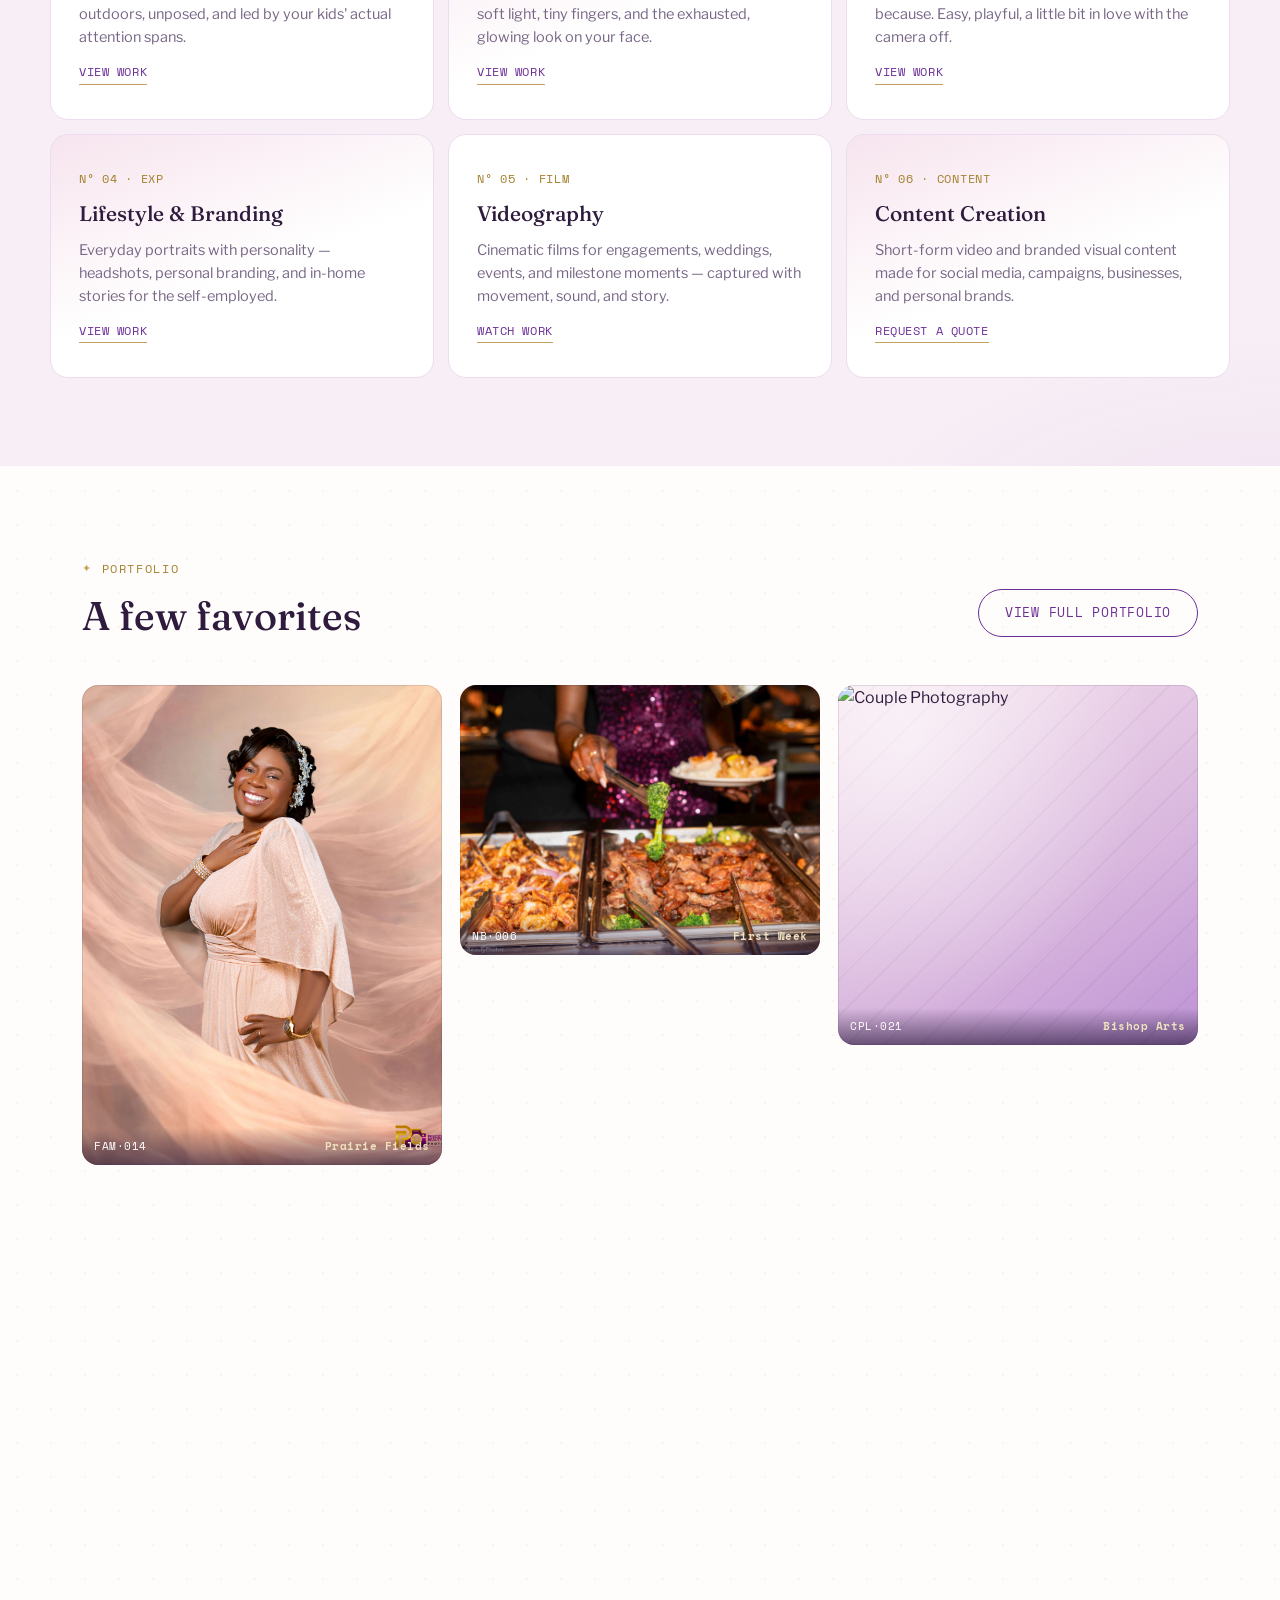
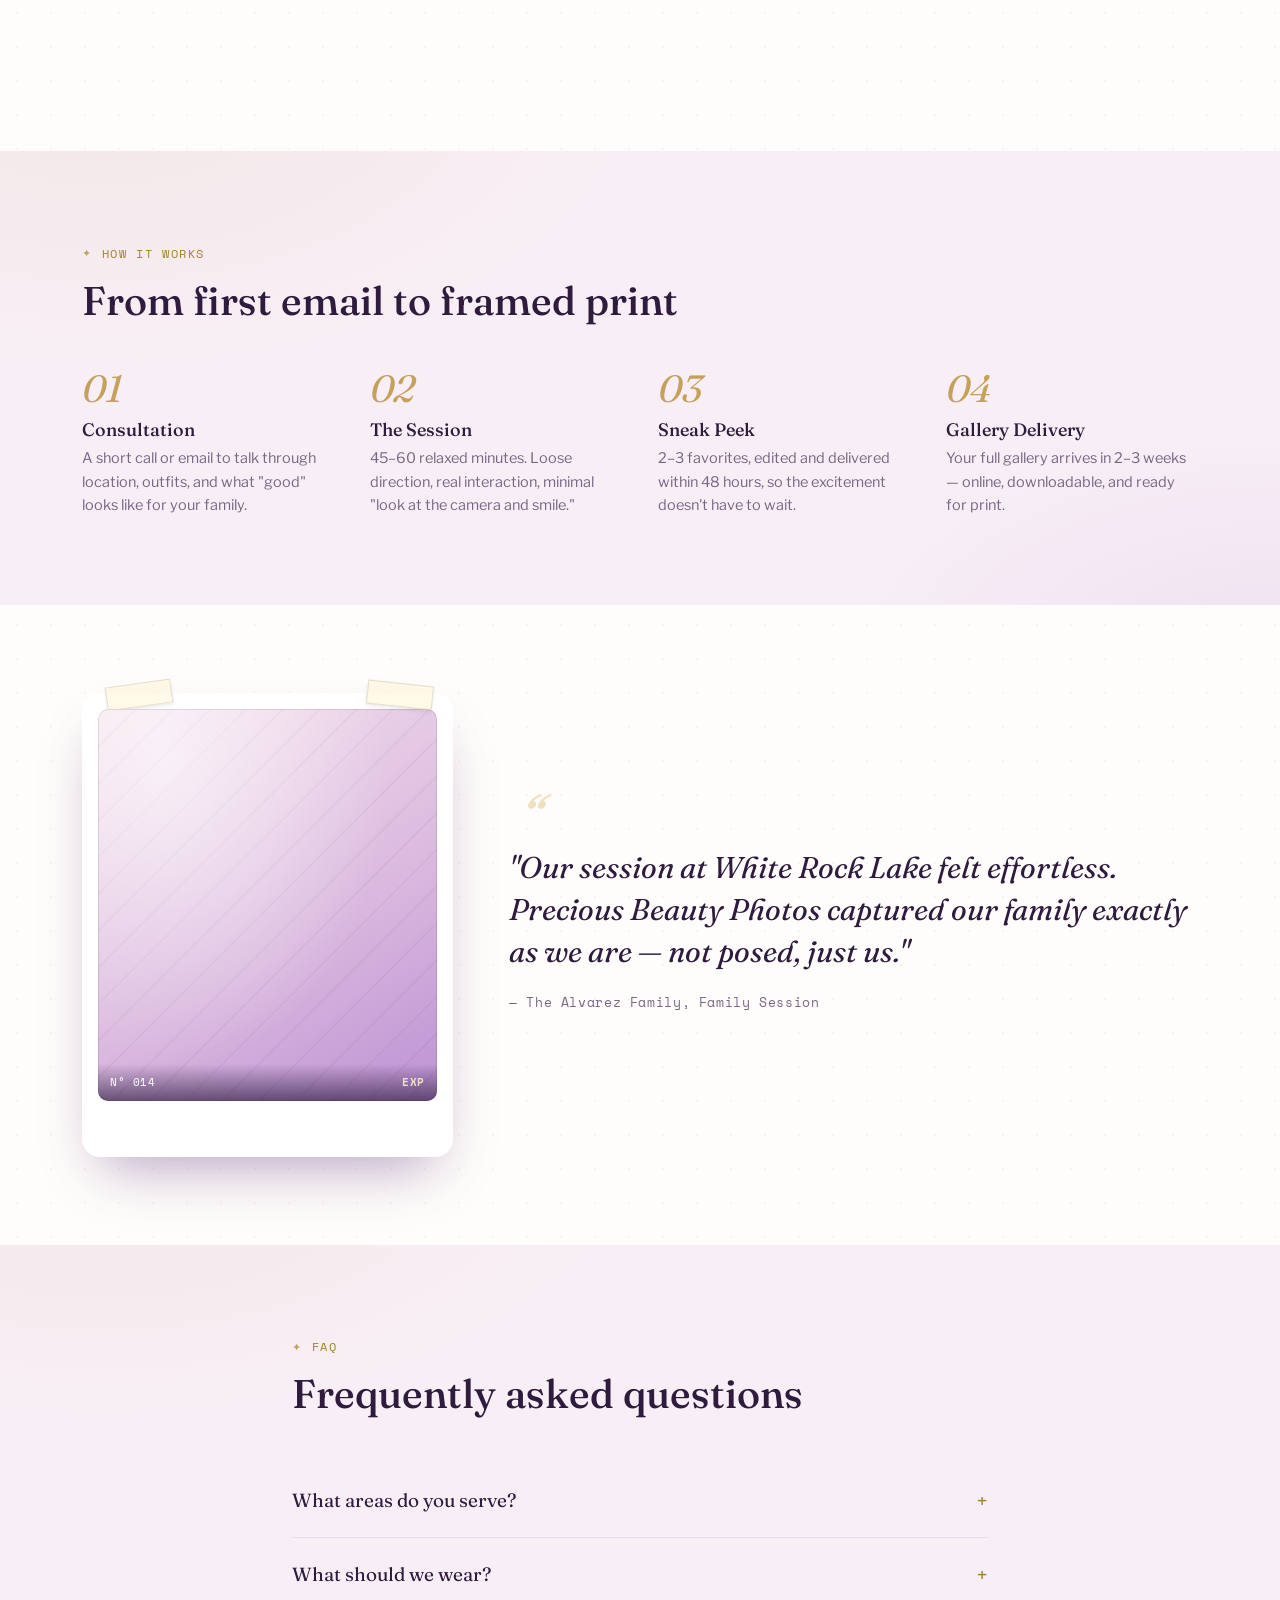
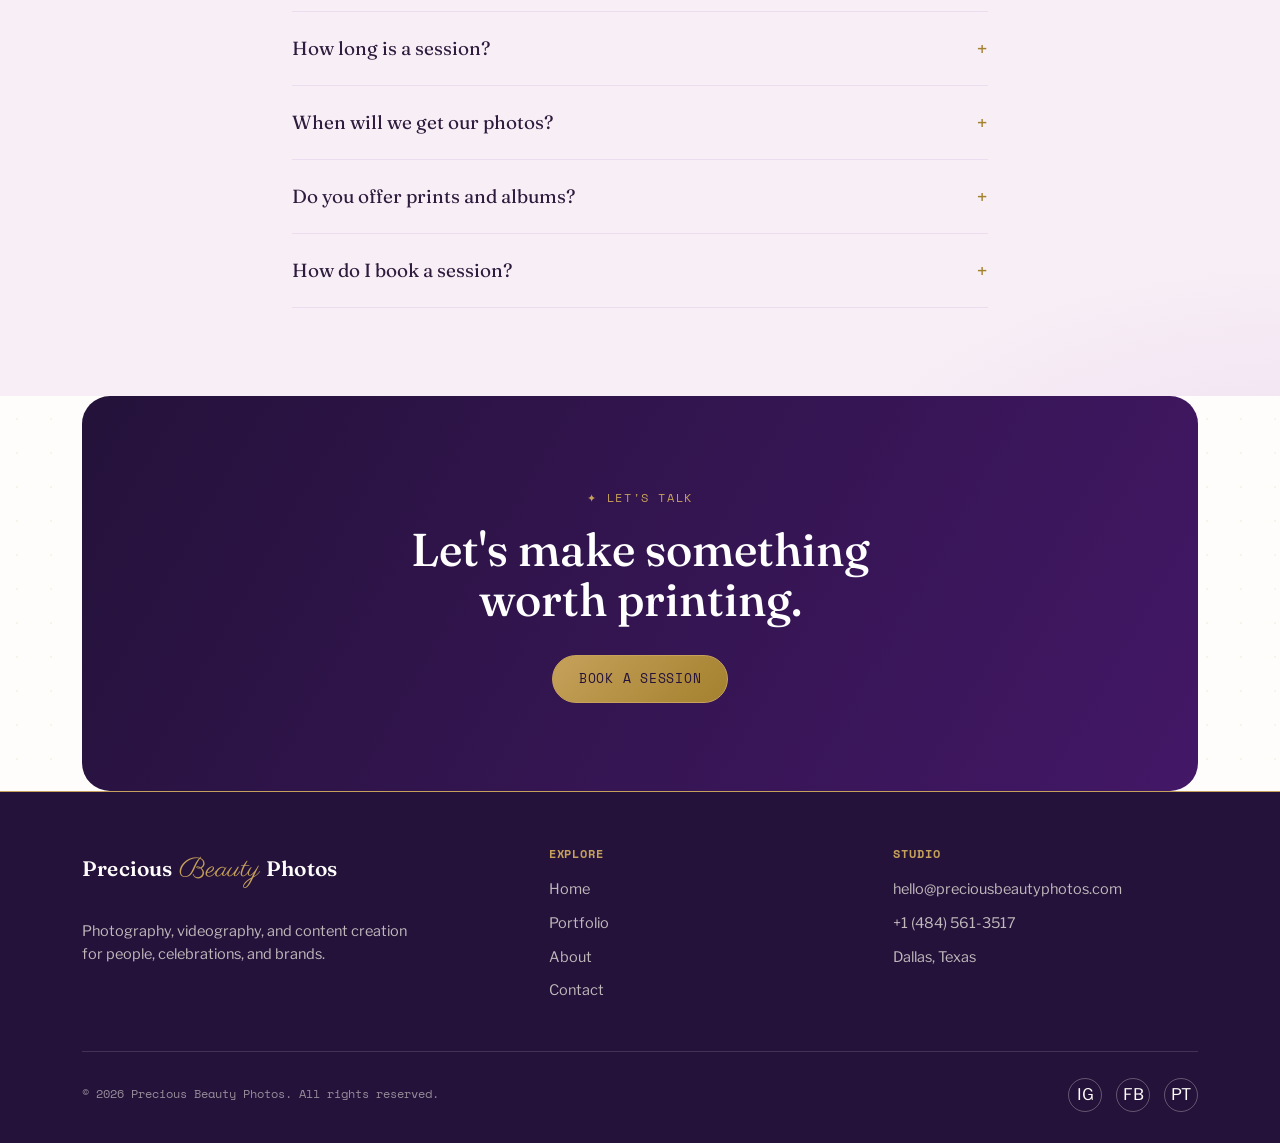
==== commit d82dd810: "Add videography and content creation services" ====
--- a/index.html
+++ b/index.html
@@ -3,8 +3,8 @@
 <head>
 <meta charset="UTF-8">
 <meta name="viewport" content="width=device-width, initial-scale=1.0">
-<title>Precious Beauty Photos | Dallas, TX Family &amp; Lifestyle Portraits</title>
-<meta name="description" content="Precious Beauty Photos — natural-light family, newborn, couples, and lifestyle portraits in Dallas–Fort Worth, Texas.">
+<title>Precious Beauty Photos | Photography, Videography &amp; Content Creation</title>
+<meta name="description" content="Precious Beauty Photos — photography, videography, and content creation for portraits, celebrations, brands, and meaningful moments.">
 
 <!--
   PLACEHOLDER NOTICE FOR THE STUDIO OWNER / DEVELOPER
@@ -66,9 +66,9 @@
     <span class="sparkle s4"></span>
     <div class="wrap hero-grid">
       <div>
-        <span class="eyebrow">Dallas–Fort Worth &middot; Family &amp; Lifestyle Portraits</span>
+        <span class="eyebrow">Photography &middot; Videography &middot; Content Creation</span>
         <h1>Portraits that<br>feel like <em>home.</em></h1>
-        <p class="lead">Natural light, real laughter, and the small in-between moments — kept, not staged. Family, newborn, couples, and lifestyle sessions across the Dallas metroplex.</p>
+        <p class="lead">Photography, films, and creative content made to preserve real moments and give your story a polished visual presence.</p>
         <div class="hero-ctas">
           <a href="#contact" data-page="contact" class="btn">Book a Session</a>
           <a href="#portfolio" data-page="portfolio" class="btn ghost">View Portfolio</a>
@@ -107,7 +107,7 @@
     <div class="wrap">
       <div class="section-head">
         <span class="eyebrow">Services</span>
-        <h2>Sessions for every chapter</h2>
+        <h2>Visuals for every chapter</h2>
       </div>
     </div>
     <div class="wrap u-filmstrip-wrap">
@@ -135,6 +135,18 @@
           <h3>Lifestyle &amp; Branding</h3>
           <p>Everyday portraits with personality — headshots, personal branding, and in-home stories for the self-employed.</p>
           <a href="#portfolio" data-page="portfolio">View work</a>
+        </div>
+        <div class="filmcell">
+          <span class="fnum">N&deg; 05 &middot; FILM</span>
+          <h3>Videography</h3>
+          <p>Cinematic films for engagements, weddings, events, and milestone moments — captured with movement, sound, and story.</p>
+          <a href="#portfolio" data-page="portfolio">Watch work</a>
+        </div>
+        <div class="filmcell">
+          <span class="fnum">N&deg; 06 &middot; CONTENT</span>
+          <h3>Content Creation</h3>
+          <p>Short-form video and branded visual content made for social media, campaigns, businesses, and personal brands.</p>
+          <a href="#contact" data-page="contact">Request a quote</a>
         </div>
       </div>
     </div>
@@ -287,7 +299,7 @@
       <div class="section-head">
         <span class="eyebrow">Portfolio</span>
         <h2>The full roll</h2>
-        <p class="u-text-muted u-mt-14 u-max-56">A selection of family, newborn, couples, and lifestyle sessions from across Dallas–Fort Worth. Filter by category, or just scroll.</p>
+        <p class="u-text-muted u-mt-14 u-max-56">A selection of photography, films, and creative content. Filter by category, press play on a film, or simply scroll.</p>
       </div>
       <div class="filters" id="filters">
         <button class="filter-btn active" data-filter="all">All</button>
@@ -300,6 +312,8 @@
         <button class="filter-btn" data-filter="family">Family Photography</button>
         <button class="filter-btn" data-filter="graduation">Graduation Shoots</button>
         <button class="filter-btn" data-filter="studio">Studio Photography</button>
+        <button class="filter-btn" data-filter="videography">Videography</button>
+        <button class="filter-btn" data-filter="content">Content Creation</button>
       </div>
       <p id="portfolioCount"></p>
       <div class="gallery" id="portfolioGrid"><!-- populated by PortfolioGrid module in js/main.js, from SITE_CONFIG.portfolio in js/config.js --></div>
@@ -308,7 +322,7 @@
   <section class="cta-banner">
     <div class="wrap">
       <span class="eyebrow">Like what you see</span>
-      <h2>Your family's roll starts here.</h2>
+      <h2>Your story starts here.</h2>
       <a href="#contact" data-page="contact" class="btn on-dark">Book a Session</a>
     </div>
   </section>
@@ -330,7 +344,7 @@
           I started Precious Beauty Photos after realizing most of my own family photos were phone snapshots taken mid-argument about nap time — and that the ones I actually treasured were never the posed ones. Ten years and a few hundred sessions later, that's still the whole point: real light, real people, minimal fuss.
         </p>
         <p>
-          Based in Pennsylvania USA, I photograph families, newborns, couples, and small businesses across the metroplex — from White Rock Lake at golden hour to living-room floors covered in toys. Wherever your family actually happens.
+          Based in Pennsylvania USA, I create photography, videography, and visual content for families, couples, celebrations, and growing brands — from intimate portraits to stories built for the screen.
         </p>
       </div>
     </div>
@@ -401,7 +415,7 @@
       <div class="section-head">
         <span class="eyebrow">Contact</span>
         <h2>Let's find your date</h2>
-        <p class="u-text-muted u-mt-14 u-max-56">Tell me a bit about what you're picturing, and I'll reply within 24 hours to talk through availability and next steps.</p>
+        <p class="u-text-muted u-mt-14 u-max-56">Tell me what you are planning — a photography session, a film, or content for your brand — and I’ll reply within 24 hours with availability and next steps.</p>
       </div>
 
       <!-- Booking widget: href is set at runtime by the BookingWidget module
@@ -410,7 +424,7 @@
         <div>
           <span class="eyebrow">Fastest way to book</span>
           <h3>Book &amp; pay online</h3>
-          <p>See real-time availability, pick your session, and secure your date with a deposit — all in one step.</p>
+          <p>Choose an eligible session and complete your payment online. Videography and content creation are quoted individually.</p>
         </div>
         <a href="#" id="bookNowLink" class="btn on-dark" target="_blank" rel="noopener">Book &amp; Pay Now</a>
       </div>
@@ -430,12 +444,14 @@
           </div>
           <div class="row2">
             <div class="field">
-              <label for="sessionType">Session Type</label>
+              <label for="sessionType">Service Type</label>
               <select id="sessionType" name="sessionType">
                 <option>Family Session</option>
                 <option>Newborn &amp; Baby</option>
                 <option>Couples &amp; Engagement</option>
                 <option>Lifestyle &amp; Branding</option>
+                <option>Videography</option>
+                <option>Content Creation</option>
                 <option>Not sure yet</option>
               </select>
             </div>
@@ -445,8 +461,8 @@
             </div>
           </div>
           <div class="field">
-            <label for="message">Tell me about your session</label>
-            <textarea id="message" name="message" placeholder="Who's involved, where you're picturing it, and anything else that helps."></textarea>
+            <label for="message">Tell me about your project</label>
+            <textarea id="message" name="message" placeholder="Tell me what you're creating, who it's for, the location, and any important details."></textarea>
           </div>
           <button type="submit" class="btn">Send Inquiry</button>
           <div id="formNote">Opening WhatsApp with your details ready to send — just hit send there to reach Precious Beauty Photos directly.</div>
@@ -489,12 +505,29 @@
   </section>
 </main>
 
+
+<!-- Video portfolio modal -->
+<div class="video-modal" id="videoModal" aria-hidden="true" role="dialog" aria-modal="true" aria-labelledby="videoModalTitle">
+  <div class="video-modal-card">
+    <div class="video-modal-head">
+      <div>
+        <span class="eyebrow">Videography</span>
+        <h3 id="videoModalTitle">Film</h3>
+      </div>
+      <button type="button" class="video-modal-close" id="videoModalClose" aria-label="Close video">&times;</button>
+    </div>
+    <div class="video-modal-player-wrap">
+      <video id="videoModalPlayer" controls playsinline preload="metadata"></video>
+    </div>
+  </div>
+</div>
+
 <footer>
   <div class="wrap">
     <div class="foot-grid">
       <div>
         <div class="brand footer-brand">Precious <span>Beauty</span> Photos</div>
-        <p class="footer-desc">Natural-light family, newborn, couples, and lifestyle photography — based in Dallas, shooting across the metroplex.</p>
+        <p class="footer-desc">Photography, videography, and content creation for people, celebrations, and brands.</p>
       </div>
       <div>
         <h4>Explore</h4>
--- a/css/styles.css
+++ b/css/styles.css
@@ -454,7 +454,7 @@
 .sparkle.s4{bottom:6%;right:10%;width:5px;height:5px;animation-delay:1.6s;background:var(--rose);}
 
 /* ---------- 11. Services filmstrip ---------- */
-.filmstrip{display:grid;grid-template-columns:repeat(4,1fr);gap:14px;}
+.filmstrip{display:grid;grid-template-columns:repeat(3,1fr);gap:14px;}
 @media(max-width:900px){.filmstrip{grid-template-columns:repeat(2,1fr);}}
 @media(max-width:560px){.filmstrip{grid-template-columns:1fr;}}
 .filmcell{background:var(--paper-light);padding:34px 28px;display:flex;flex-direction:column;gap:14px;min-height:230px;border-radius:18px;border:1px solid var(--line);transition:transform .4s ease, box-shadow .4s ease, border-color .4s ease;}
@@ -613,3 +613,104 @@
 .u-pull-quote{font-family:'Fraunces',serif;font-size:clamp(19px,2.2vw,24px);font-style:italic;color:var(--ink-soft);}
 .u-section-top{padding-top:56px;}
 .u-filmstrip-wrap{padding:0;max-width:var(--max);}
+
+
+/* ---------- Video portfolio cards ---------- */
+.video-card{
+  border:0;
+  padding:0;
+  text-align:left;
+  font:inherit;
+  color:inherit;
+  cursor:pointer;
+}
+.video-card .frame-photo{transition:transform .55s ease, filter .55s ease;}
+.video-card:hover .frame-photo{transform:scale(1.045);filter:saturate(.92) brightness(.84);}
+.video-shade{
+  position:absolute;inset:0;z-index:1;
+  background:linear-gradient(180deg, rgba(20,10,30,.10), rgba(20,10,30,.34));
+  pointer-events:none;
+}
+.video-play{
+  position:absolute;left:50%;top:50%;z-index:3;
+  width:68px;height:68px;border-radius:50%;
+  transform:translate(-50%,-50%);
+  display:grid;place-items:center;
+  padding-left:4px;
+  background:rgba(255,255,255,.92);
+  color:var(--purple-deep);
+  border:1px solid rgba(255,255,255,.75);
+  box-shadow:0 14px 35px rgba(25,10,35,.28);
+  font-size:21px;
+  transition:transform .25s ease, background .25s ease;
+}
+.video-card:hover .video-play{transform:translate(-50%,-50%) scale(1.08);background:#fff;}
+.video-kicker{
+  position:absolute;z-index:3;top:16px;left:16px;
+  font-family:'Space Mono',monospace;font-size:10px;letter-spacing:.12em;
+  color:#fff;background:rgba(36,18,58,.68);backdrop-filter:blur(8px);
+  padding:7px 10px;border-radius:999px;
+}
+.video-card .cap{z-index:4;}
+
+.portfolio-placeholder{
+  background:
+    radial-gradient(500px 280px at 15% 15%, rgba(198,161,91,.18), transparent 60%),
+    linear-gradient(145deg, var(--plum-dark), var(--purple-deep));
+}
+.placeholder-inner{
+  position:relative;z-index:2;
+  display:flex;flex-direction:column;align-items:center;text-align:center;
+  padding:30px;color:#fff;
+}
+.placeholder-mark{font-size:24px;color:var(--gold);margin-bottom:12px;}
+.placeholder-label{
+  font-family:'Space Mono',monospace;font-size:10px;letter-spacing:.14em;text-transform:uppercase;
+  color:var(--gold-light);margin-bottom:8px;
+}
+.placeholder-inner strong{font-family:'Fraunces',serif;font-size:clamp(20px,2.4vw,30px);font-weight:500;}
+.placeholder-inner small{margin-top:12px;color:rgba(255,255,255,.68);text-transform:uppercase;letter-spacing:.12em;font-size:9px;}
+.portfolio-placeholder .cap{z-index:4;}
+
+/* ---------- Video modal ---------- */
+body.modal-open{overflow:hidden;}
+.video-modal{
+  position:fixed;inset:0;z-index:20000;
+  display:flex;align-items:center;justify-content:center;
+  padding:28px;
+  background:rgba(20,10,30,.78);
+  backdrop-filter:blur(10px);
+  opacity:0;visibility:hidden;
+  transition:opacity .25s ease, visibility .25s ease;
+}
+.video-modal.open{opacity:1;visibility:visible;}
+.video-modal-card{
+  width:min(980px,100%);
+  background:var(--paper-light);
+  border:1px solid rgba(255,255,255,.2);
+  border-radius:22px;
+  box-shadow:0 35px 90px rgba(0,0,0,.42);
+  overflow:hidden;
+  transform:translateY(14px) scale(.985);
+  transition:transform .25s ease;
+}
+.video-modal.open .video-modal-card{transform:translateY(0) scale(1);}
+.video-modal-head{
+  display:flex;align-items:center;justify-content:space-between;gap:20px;
+  padding:20px 22px;
+}
+.video-modal-head h3{font-size:22px;margin-top:5px;}
+.video-modal-close{
+  flex:none;width:42px;height:42px;border-radius:50%;
+  border:1px solid var(--line);background:var(--paper-deep);color:var(--ink);
+  font-size:28px;line-height:1;
+}
+.video-modal-player-wrap{background:#09070b;aspect-ratio:16/9;}
+.video-modal-player-wrap video{display:block;width:100%;height:100%;object-fit:contain;background:#09070b;}
+
+@media(max-width:640px){
+  .video-modal{padding:14px;}
+  .video-modal-card{border-radius:16px;}
+  .video-modal-head{padding:16px;}
+  .video-play{width:58px;height:58px;font-size:18px;}
+}
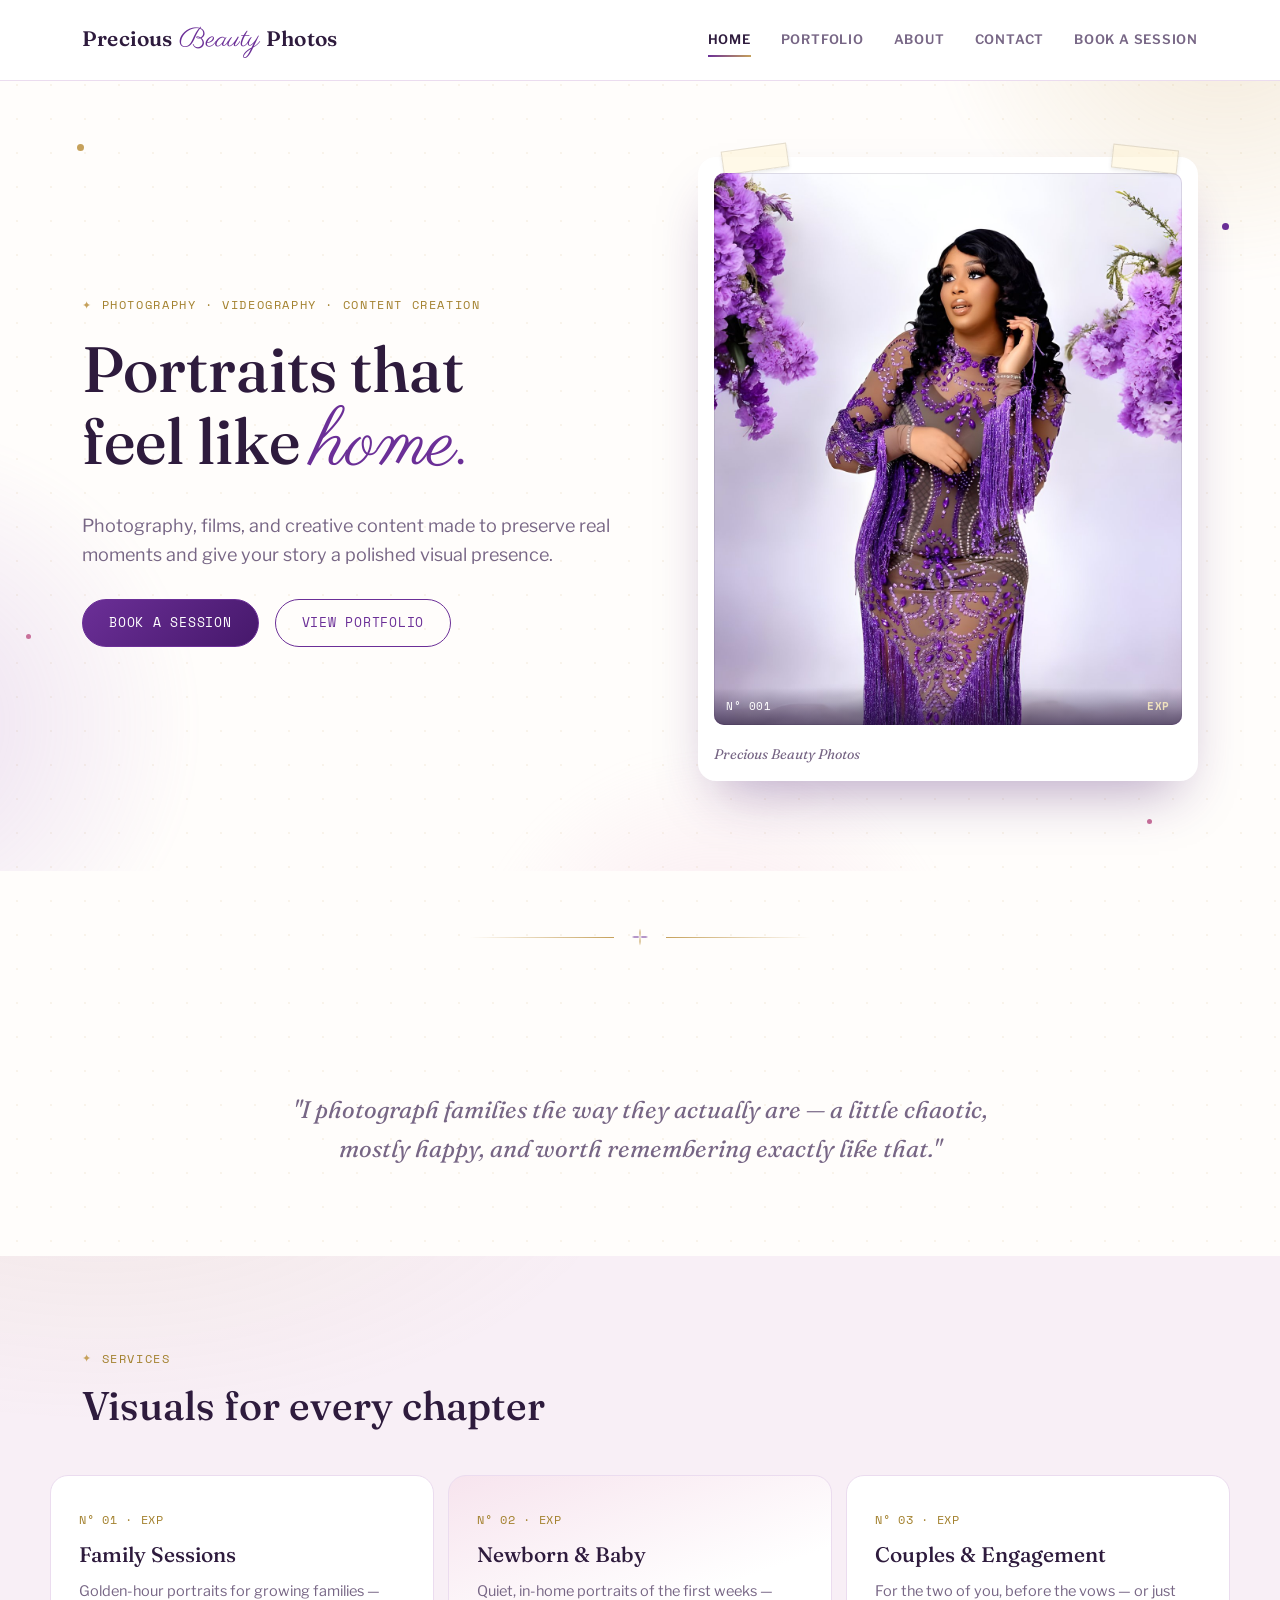
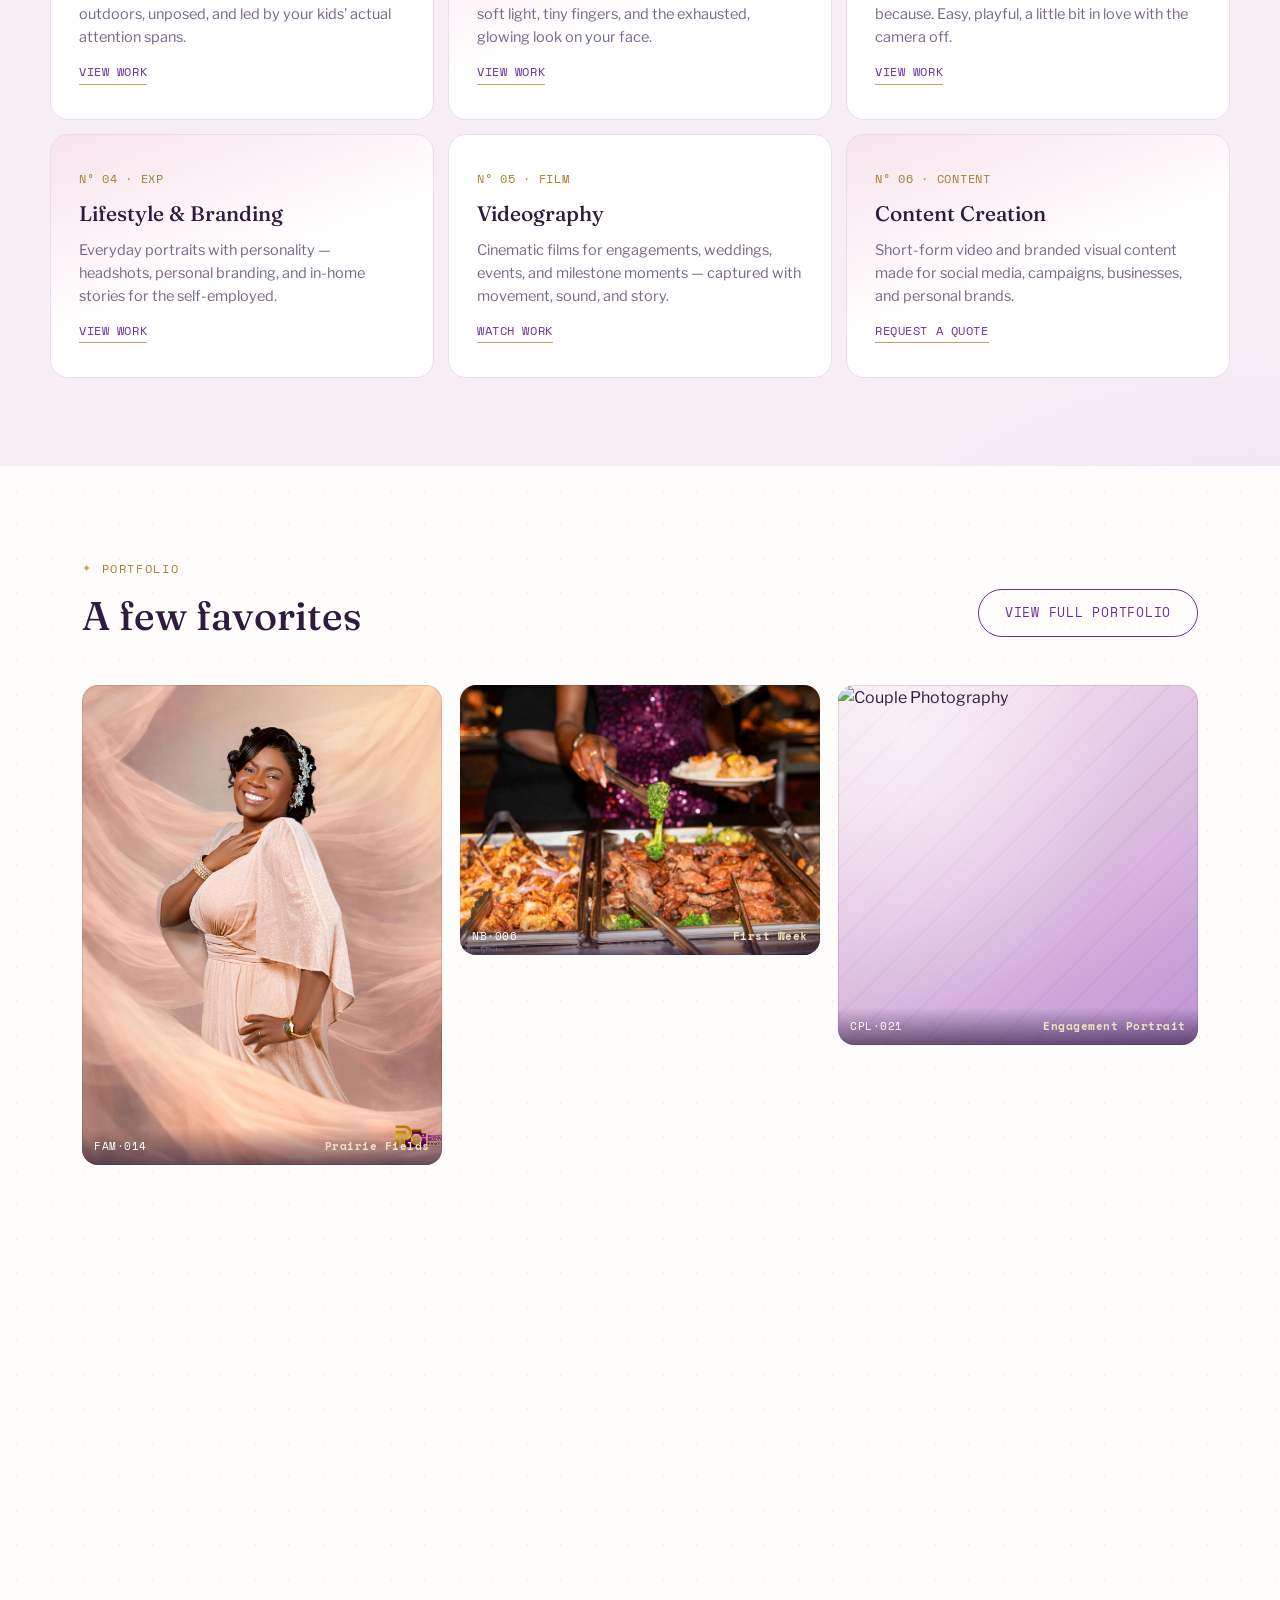
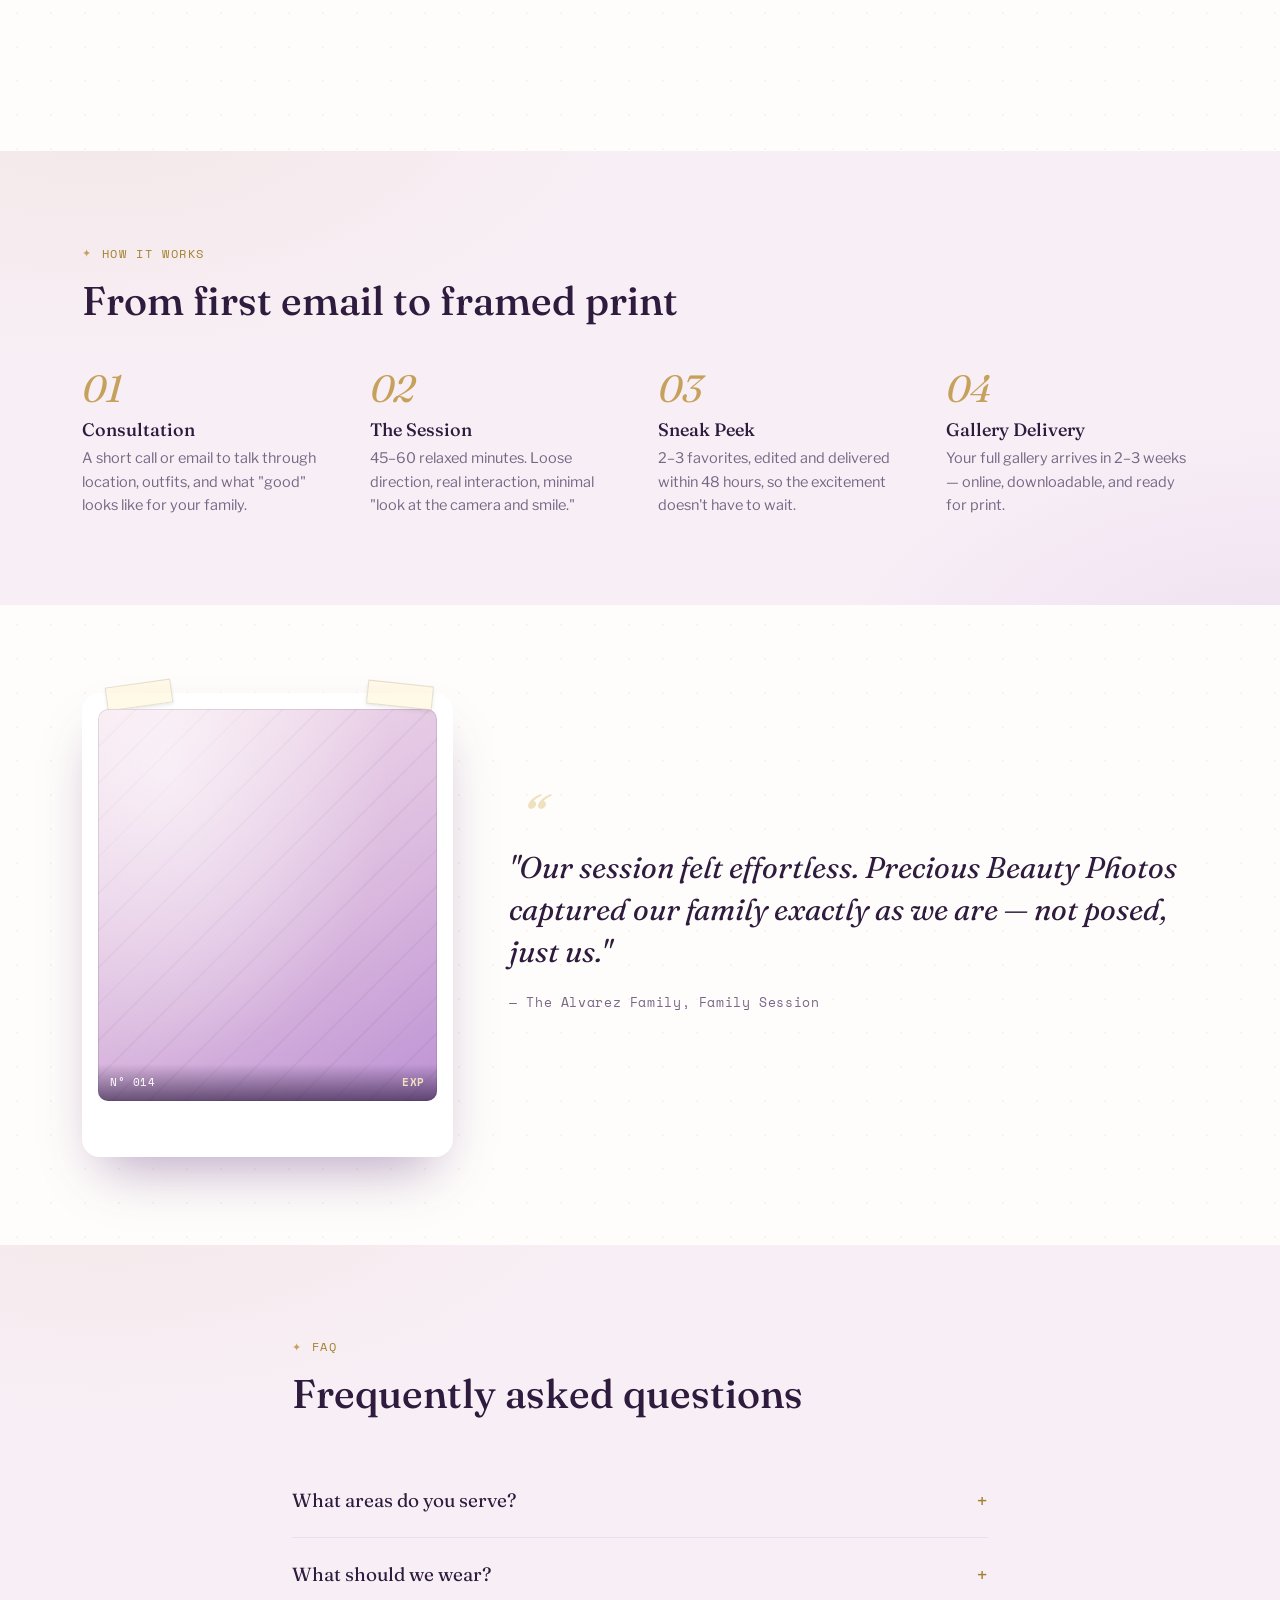
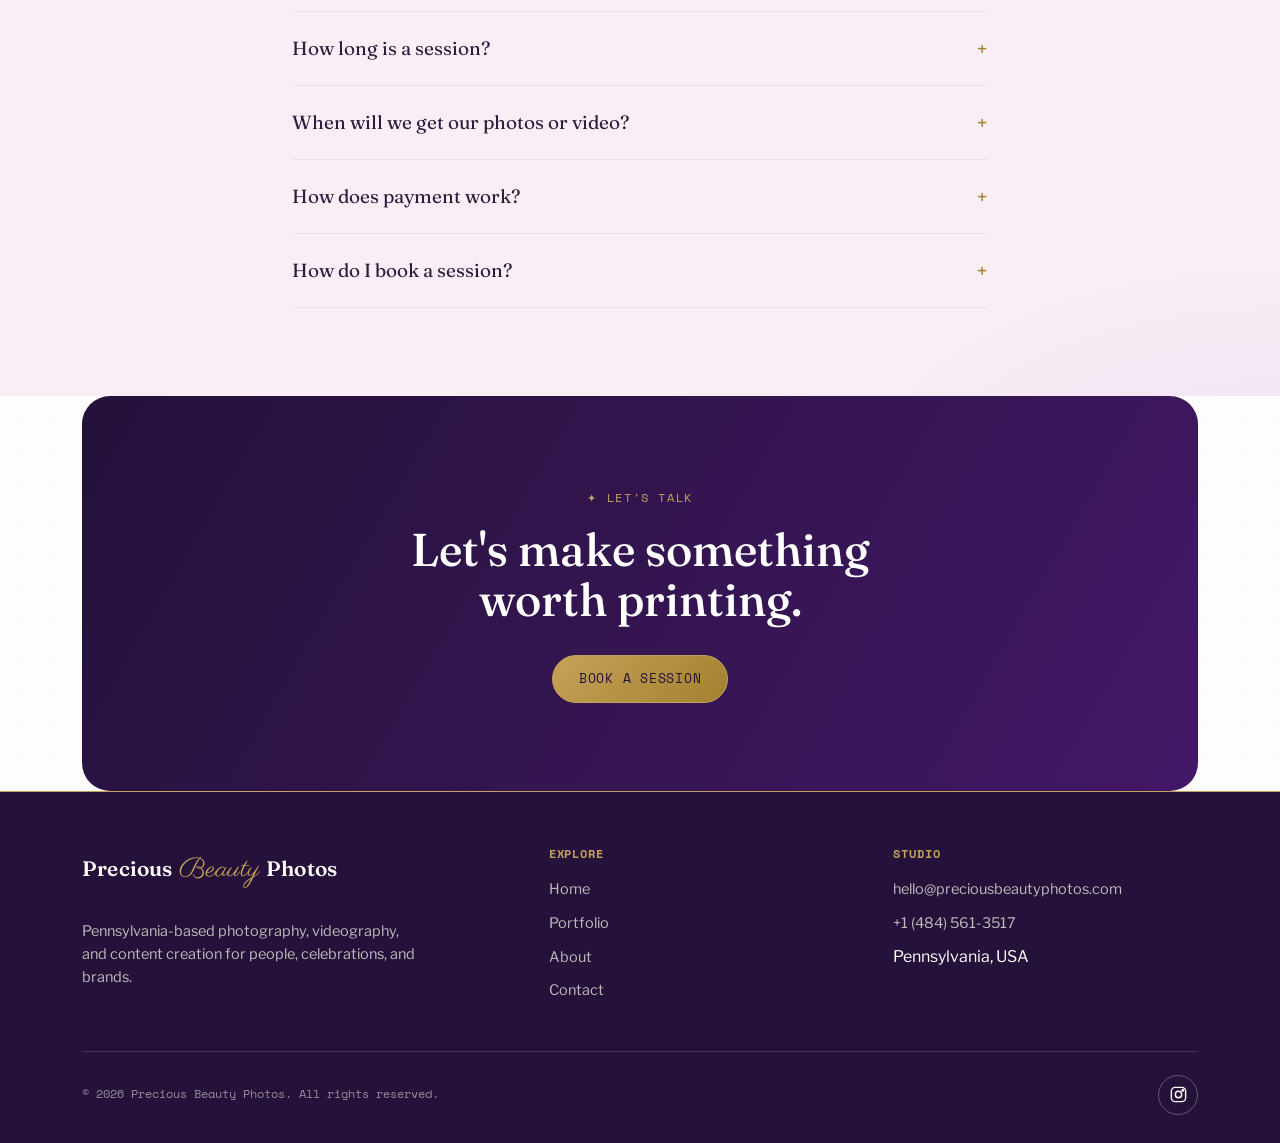
==== commit f446c979: "Update Pennsylvania details, booking split and videography" ====
--- a/index.html
+++ b/index.html
@@ -3,8 +3,8 @@
 <head>
 <meta charset="UTF-8">
 <meta name="viewport" content="width=device-width, initial-scale=1.0">
-<title>Precious Beauty Photos | Photography, Videography &amp; Content Creation</title>
-<meta name="description" content="Precious Beauty Photos — photography, videography, and content creation for portraits, celebrations, brands, and meaningful moments.">
+<title>Precious Beauty Photos | Pennsylvania Photography, Videography &amp; Content Creation</title>
+<meta name="description" content="Precious Beauty Photos — Pennsylvania-based photography, videography, and content creation for portraits, celebrations, brands, and meaningful moments.">
 
 <!--
   PLACEHOLDER NOTICE FOR THE STUDIO OWNER / DEVELOPER
@@ -200,7 +200,7 @@
         >
         <div class="cap">
           <span>CPL·021</span>
-          <b>Bishop Arts</b>
+          <b>Engagement Portrait</b>
         </div>
       </div>
 
@@ -236,7 +236,7 @@
         >
         <div class="cap">
           <span>FAM·027</span>
-          <b>Klyde Warren Park</b>
+          <b>Golden Hour Park</b>
         </div>
       </div>
 
@@ -266,7 +266,7 @@
         <div class="frame" data-caption="The Alvarez Family"><div class="cap"><span>N&deg; 014</span><b>EXP</b></div></div>
       </div>
       <div>
-        <blockquote>"Our session at White Rock Lake felt effortless. Precious Beauty Photos captured our family exactly as we are — not posed, just us."</blockquote>
+        <blockquote>"Our session felt effortless. Precious Beauty Photos captured our family exactly as we are — not posed, just us."</blockquote>
         <cite>— The Alvarez Family, Family Session</cite>
       </div>
     </div>
@@ -341,10 +341,10 @@
         <span class="eyebrow">About</span>
         <h2 class="about-heading">Hi, I'm Precious Emmanuela.</h2>
         <p>
-          I started Precious Beauty Photos after realizing most of my own family photos were phone snapshots taken mid-argument about nap time — and that the ones I actually treasured were never the posed ones. Ten years and a few hundred sessions later, that's still the whole point: real light, real people, minimal fuss.
+          I’m Precious Emmanuela, the creative behind Precious Beauty Photos. My work is centered on warm, polished imagery that still feels personal — from portraits and family milestones to films and content created for brands.
         </p>
         <p>
-          Based in Pennsylvania USA, I create photography, videography, and visual content for families, couples, celebrations, and growing brands — from intimate portraits to stories built for the screen.
+          Based in Pennsylvania, USA, I offer photography, videography, and content creation for individuals, families, couples, celebrations, and growing businesses. I’m also available for travel depending on the project.
         </p>
       </div>
     </div>
@@ -391,10 +391,10 @@
         <h2>A few quick facts</h2>
       </div>
       <ul class="facts-list">
-        <li>&middot; Based in Pennsylvania USA — shooting across the DFW metroplex</li>
-        <li>&middot; Shoots primarily on location — parks, homes, and downtown streets</li>
-        <li>&middot; Second-generation Texan, first-generation dog mom</li>
-        <li>&middot; Believes the best light is 45 minutes before sunset</li>
+        <li>&middot; Based in Pennsylvania, USA</li>
+        <li>&middot; Photography, videography, and content creation</li>
+        <li>&middot; Available for portraits, celebrations, events, and brand projects</li>
+        <li>&middot; Travel availability can be discussed during inquiry</li>
       </ul>
     </div>
   </section>
@@ -421,14 +421,37 @@
       <!-- Booking widget: href is set at runtime by the BookingWidget module
            in js/main.js, from SITE_CONFIG.bookingUrl in js/config.js. -->
       <div class="book-widget">
-        <div>
-          <span class="eyebrow">Fastest way to book</span>
-          <h3>Book &amp; pay online</h3>
-          <p>Choose an eligible session and complete your payment online. Videography and content creation are quoted individually.</p>
-        </div>
-        <a href="#" id="bookNowLink" class="btn on-dark" target="_blank" rel="noopener">Book &amp; Pay Now</a>
-      </div>
-      <p class="book-widget-hint">Prefer to talk first? Send an inquiry below instead.</p>
+        <div class="book-widget-copy">
+          <span class="eyebrow">Secure your date</span>
+          <h3>70% to book. 30% before your session.</h3>
+          <p>Pay 70% of your confirmed session total when you book. The remaining 30% is due the day before your appointment.</p>
+
+          <div class="payment-breakdown" id="paymentBreakdown" aria-live="polite">
+            <div class="payment-row">
+              <span>Selected service</span>
+              <strong id="paymentService">Portrait Photography</strong>
+            </div>
+            <div class="payment-row">
+              <span>Session total</span>
+              <strong id="paymentTotal">$350</strong>
+            </div>
+            <div class="payment-row payment-row--accent">
+              <span>Due now · 70%</span>
+              <strong id="paymentUpfront">$245</strong>
+            </div>
+            <div class="payment-row">
+              <span>Due the day before · 30%</span>
+              <strong id="paymentBalance">$105</strong>
+            </div>
+          </div>
+        </div>
+
+        <div class="book-widget-action">
+          <a href="#" id="bookNowLink" class="btn on-dark" target="_blank" rel="noopener">Pay $245 to Reserve</a>
+          <small id="paymentSetupNote">Online payment checkout will activate once the studio payment link is connected.</small>
+        </div>
+      </div>
+      <p class="book-widget-hint">Services without a confirmed website price are quoted first, then follow the same 70% / 30% payment schedule.</p>
 
       <div class="contact-grid">
         <form id="contactForm">
@@ -446,10 +469,17 @@
             <div class="field">
               <label for="sessionType">Service Type</label>
               <select id="sessionType" name="sessionType">
-                <option>Family Session</option>
+                <option>Portrait Photography</option>
+                <option>Family Photography</option>
                 <option>Newborn &amp; Baby</option>
                 <option>Couples &amp; Engagement</option>
                 <option>Lifestyle &amp; Branding</option>
+                <option>Wedding Photography</option>
+                <option>Event Photography</option>
+                <option>Corporate Headshots</option>
+                <option>Birthday Sessions</option>
+                <option>Graduation Shoots</option>
+                <option>Studio Photography</option>
                 <option>Videography</option>
                 <option>Content Creation</option>
                 <option>Not sure yet</option>
@@ -471,11 +501,11 @@
         <div>
           <div class="info-block">
             <h4>Service Area</h4>
-            <p>Based in Dallas, TX. Available throughout the DFW metroplex — Fort Worth, Plano, Frisco, McKinney, and beyond. Travel fees may apply past 30 miles.</p>
+            <p>Based in Pennsylvania, USA. Available for sessions and projects across Pennsylvania, with travel available depending on the location and project.</p>
           </div>
           <div class="info-block">
             <h4>Response Time</h4>
-            <p>I reply to every inquiry within 24 hours. Dates are held once a signed contract and deposit are received.</p>
+            <p>I reply to every inquiry within 24 hours. Your date is secured after the booking is confirmed and the 70% upfront payment is received. The final 30% is due the day before your appointment.</p>
           </div>
           <div class="info-block">
             <h4>Studio Email</h4>
@@ -484,9 +514,7 @@
           <div class="info-block">
             <h4>Follow Along</h4>
             <div class="socials socials--tight">
-              <a href="#" aria-label="Instagram">IG</a>
-              <a href="#" aria-label="Facebook">FB</a>
-              <a href="#" aria-label="Pinterest">PT</a>
+              <a class="social-link" href="https://www.instagram.com/preciousbeautyphotos?igsi=YXdrMzc3eGZzcmU2" target="_blank" rel="noopener noreferrer" aria-label="Precious Beauty Photos on Instagram"><svg viewBox="0 0 24 24" aria-hidden="true"><rect x="3" y="3" width="18" height="18" rx="5"></rect><circle cx="12" cy="12" r="4"></circle><circle cx="17.4" cy="6.6" r="1"></circle></svg></a>
             </div>
           </div>
         </div>
@@ -527,7 +555,7 @@
     <div class="foot-grid">
       <div>
         <div class="brand footer-brand">Precious <span>Beauty</span> Photos</div>
-        <p class="footer-desc">Photography, videography, and content creation for people, celebrations, and brands.</p>
+        <p class="footer-desc">Pennsylvania-based photography, videography, and content creation for people, celebrations, and brands.</p>
       </div>
       <div>
         <h4>Explore</h4>
@@ -543,16 +571,14 @@
         <ul>
           <li><a href="mailto:hello@preciousbeautyphotos.com">hello@preciousbeautyphotos.com</a></li>
           <li><a href="https://wa.me/14845613517" target="_blank" rel="noopener">+1 (484) 561-3517</a></li>
-          <li><a href="#">Dallas, Texas</a></li>
+          <li><span>Pennsylvania, USA</span></li>
         </ul>
       </div>
     </div>
     <div class="foot-bottom">
       <p>&copy; 2026 Precious Beauty Photos. All rights reserved.</p>
       <div class="socials">
-        <a href="#" aria-label="Instagram">IG</a>
-        <a href="#" aria-label="Facebook">FB</a>
-        <a href="#" aria-label="Pinterest">PT</a>
+        <a class="social-link" href="https://www.instagram.com/preciousbeautyphotos?igsi=YXdrMzc3eGZzcmU2" target="_blank" rel="noopener noreferrer" aria-label="Precious Beauty Photos on Instagram"><svg viewBox="0 0 24 24" aria-hidden="true"><rect x="3" y="3" width="18" height="18" rx="5"></rect><circle cx="12" cy="12" r="4"></circle><circle cx="17.4" cy="6.6" r="1"></circle></svg></a>
       </div>
     </div>
   </div>
--- a/css/styles.css
+++ b/css/styles.css
@@ -714,3 +714,145 @@
   .video-modal-head{padding:16px;}
   .video-play{width:58px;height:58px;font-size:18px;}
 }
+/* ---------- Hover video preview ---------- */
+
+.video-preview {
+  position: absolute;
+  inset: 0;
+
+  width: 100%;
+  height: 100%;
+
+  object-fit: cover;
+  object-position: center;
+
+  display: block;
+
+  background: var(--plum-dark);
+}
+
+
+/* Smooth video appearance */
+.video-card .video-preview {
+  transform: scale(1);
+  filter: brightness(.82) saturate(.9);
+
+  transition:
+    transform .6s ease,
+    filter .6s ease;
+}
+
+
+/* Slight cinematic zoom when preview plays */
+.video-card.preview-playing .video-preview {
+  transform: scale(1.045);
+  filter: brightness(.9) saturate(1);
+}
+
+
+/* Fade the play button slightly while preview is playing */
+.video-card.preview-playing .video-play {
+  opacity: .28;
+  transform:
+    translate(-50%, -50%)
+    scale(.9);
+}
+
+
+/* Make the overlay lighter during preview */
+.video-card.preview-playing .video-shade {
+  background:
+    linear-gradient(
+      180deg,
+      rgba(20,10,30,.02),
+      rgba(20,10,30,.24)
+    );
+}
+
+
+/* Keep play button transitions smooth */
+.video-play {
+  transition:
+    transform .25s ease,
+    background .25s ease,
+    opacity .25s ease;
+}
+
+
+/* ---------- Payment split + social icon refinements ---------- */
+.book-widget-copy{flex:1 1 520px;}
+.book-widget-action{
+  flex:0 1 260px;
+  display:flex;
+  flex-direction:column;
+  align-items:flex-start;
+  gap:10px;
+  position:relative;
+  z-index:2;
+}
+.book-widget-action small{
+  color:rgba(255,255,255,.68);
+  font-size:11px;
+  line-height:1.5;
+  max-width:250px;
+}
+.payment-breakdown{
+  margin-top:22px;
+  width:min(520px,100%);
+  border:1px solid rgba(255,255,255,.16);
+  border-radius:16px;
+  overflow:hidden;
+  background:rgba(255,255,255,.06);
+}
+.payment-row{
+  display:flex;
+  align-items:center;
+  justify-content:space-between;
+  gap:20px;
+  padding:11px 15px;
+  border-bottom:1px solid rgba(255,255,255,.10);
+  color:rgba(255,255,255,.76);
+  font-size:12px;
+}
+.payment-row:last-child{border-bottom:0;}
+.payment-row strong{color:#fff;font-size:13px;text-align:right;}
+.payment-row--accent{
+  background:rgba(198,161,91,.13);
+}
+.payment-row--accent span,
+.payment-row--accent strong{color:var(--gold-light);}
+
+.social-link{
+  width:40px !important;
+  height:40px !important;
+  display:grid !important;
+  place-items:center;
+  border-radius:50%;
+  transition:transform .25s ease,border-color .25s ease,background .25s ease,color .25s ease;
+}
+.social-link svg{
+  width:19px;
+  height:19px;
+  fill:none;
+  stroke:currentColor;
+  stroke-width:1.8;
+}
+.social-link:hover{transform:translateY(-2px);}
+.info-block .social-link{
+  border:1px solid var(--line);
+  color:var(--purple);
+  background:var(--paper-light);
+}
+.info-block .social-link:hover{
+  border-color:var(--purple);
+  background:var(--purple);
+  color:#fff;
+}
+footer .social-link{color:var(--paper);}
+
+@media(max-width:700px){
+  .book-widget-action{flex-basis:100%;width:100%;}
+  .book-widget-action .btn{width:100%;justify-content:center;}
+  .book-widget-action small{max-width:none;}
+  .payment-row{align-items:flex-start;}
+}
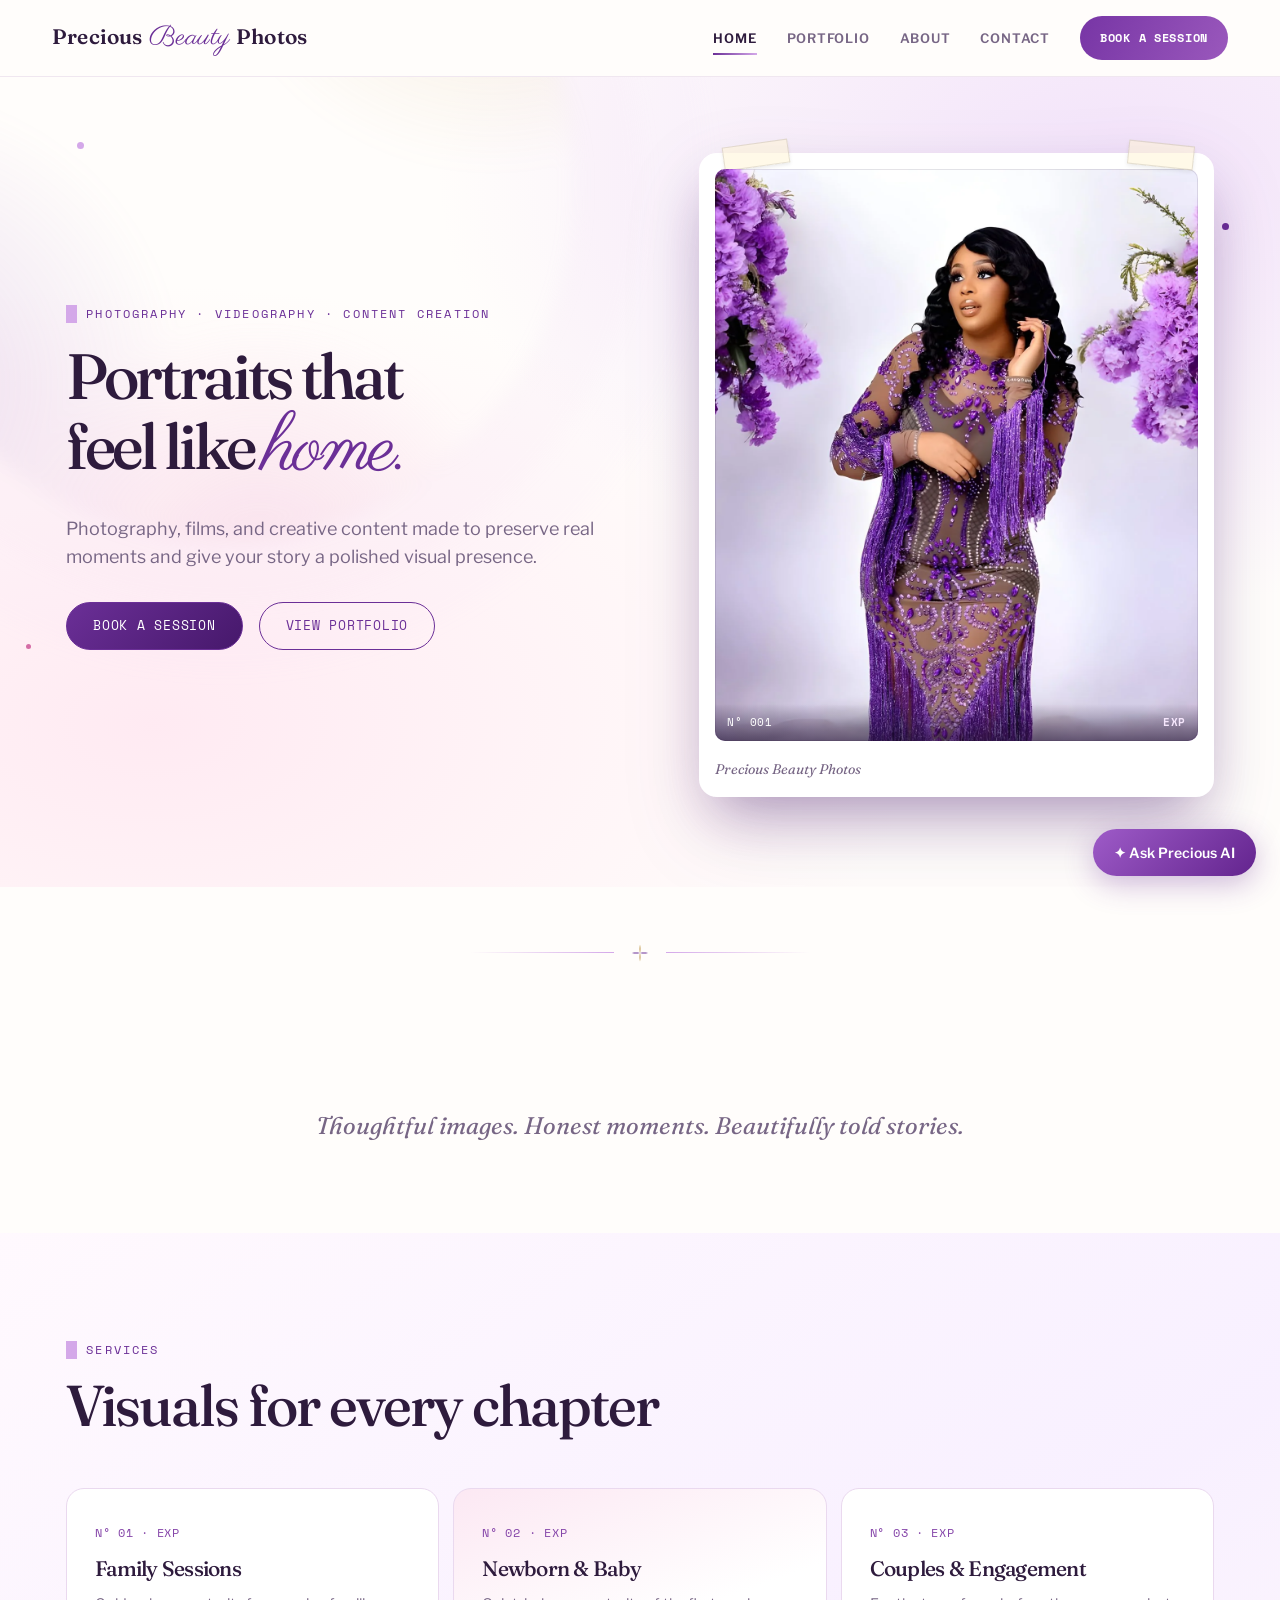
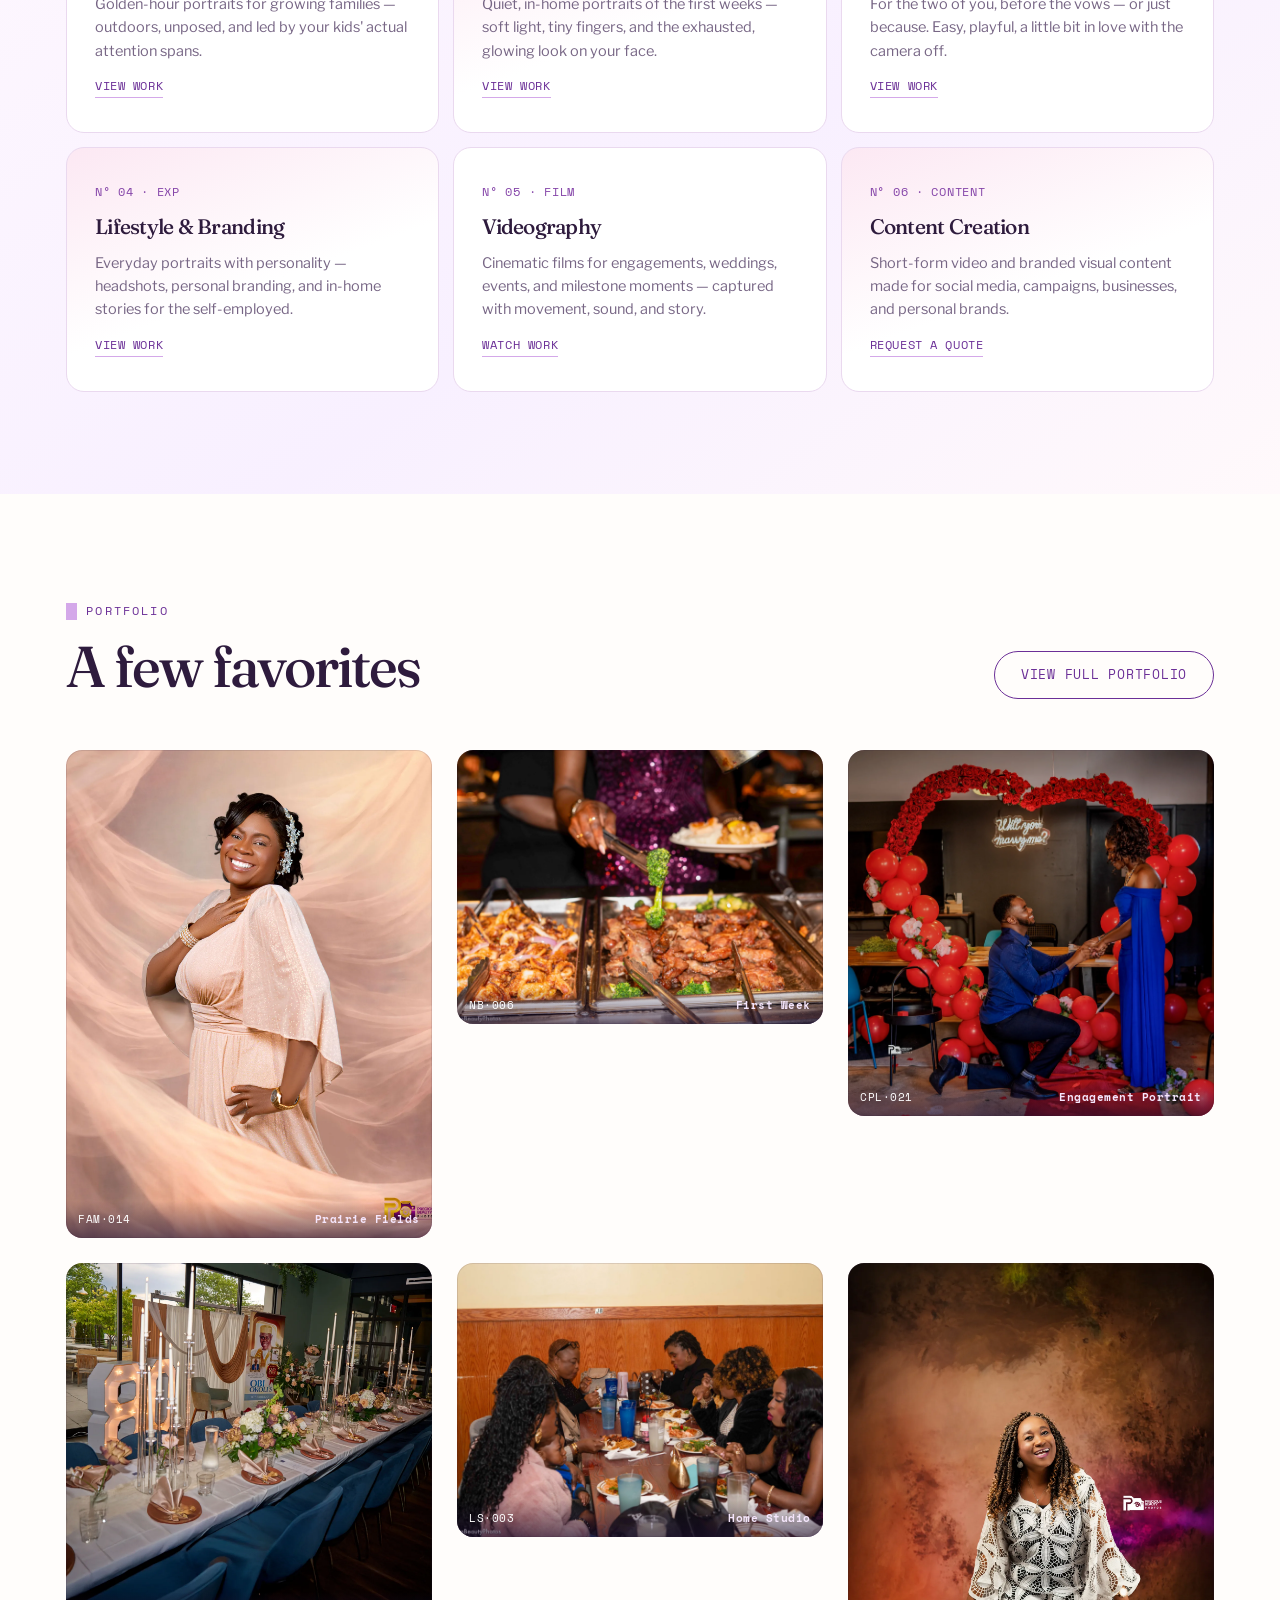
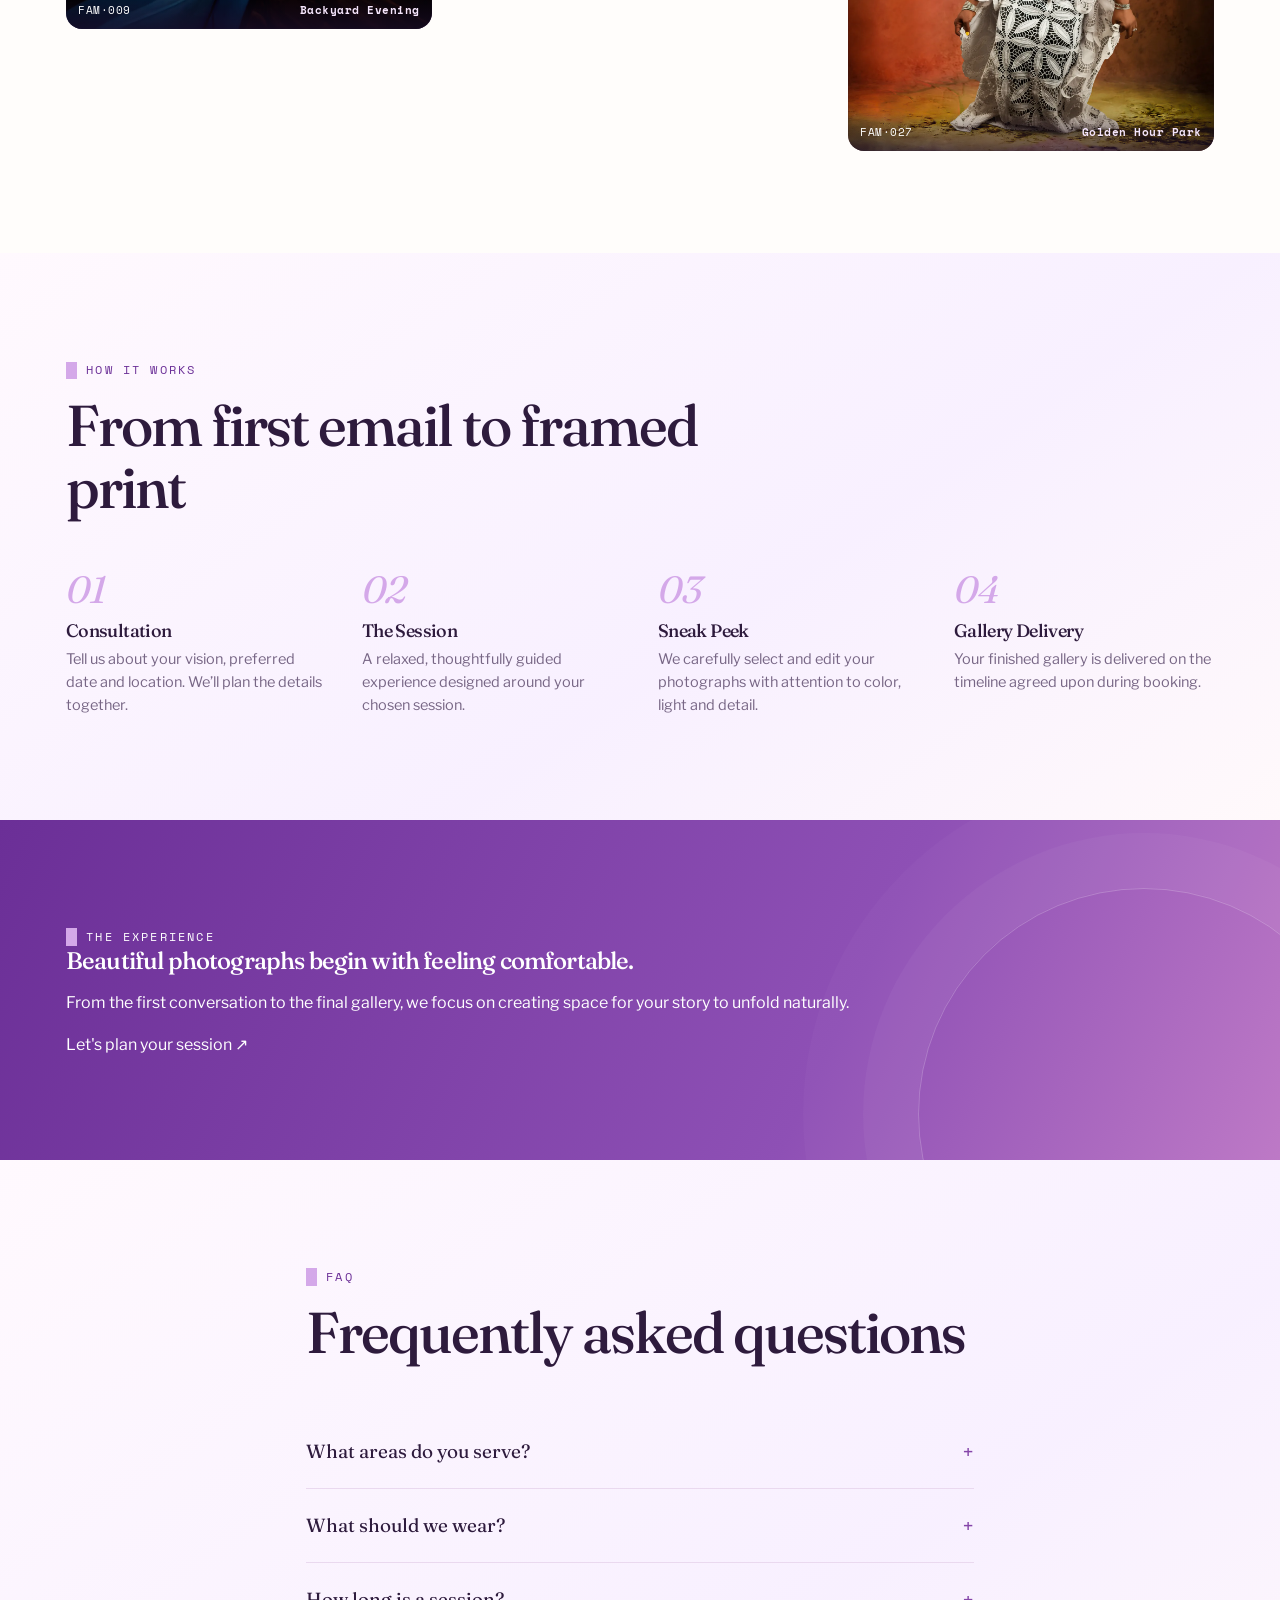
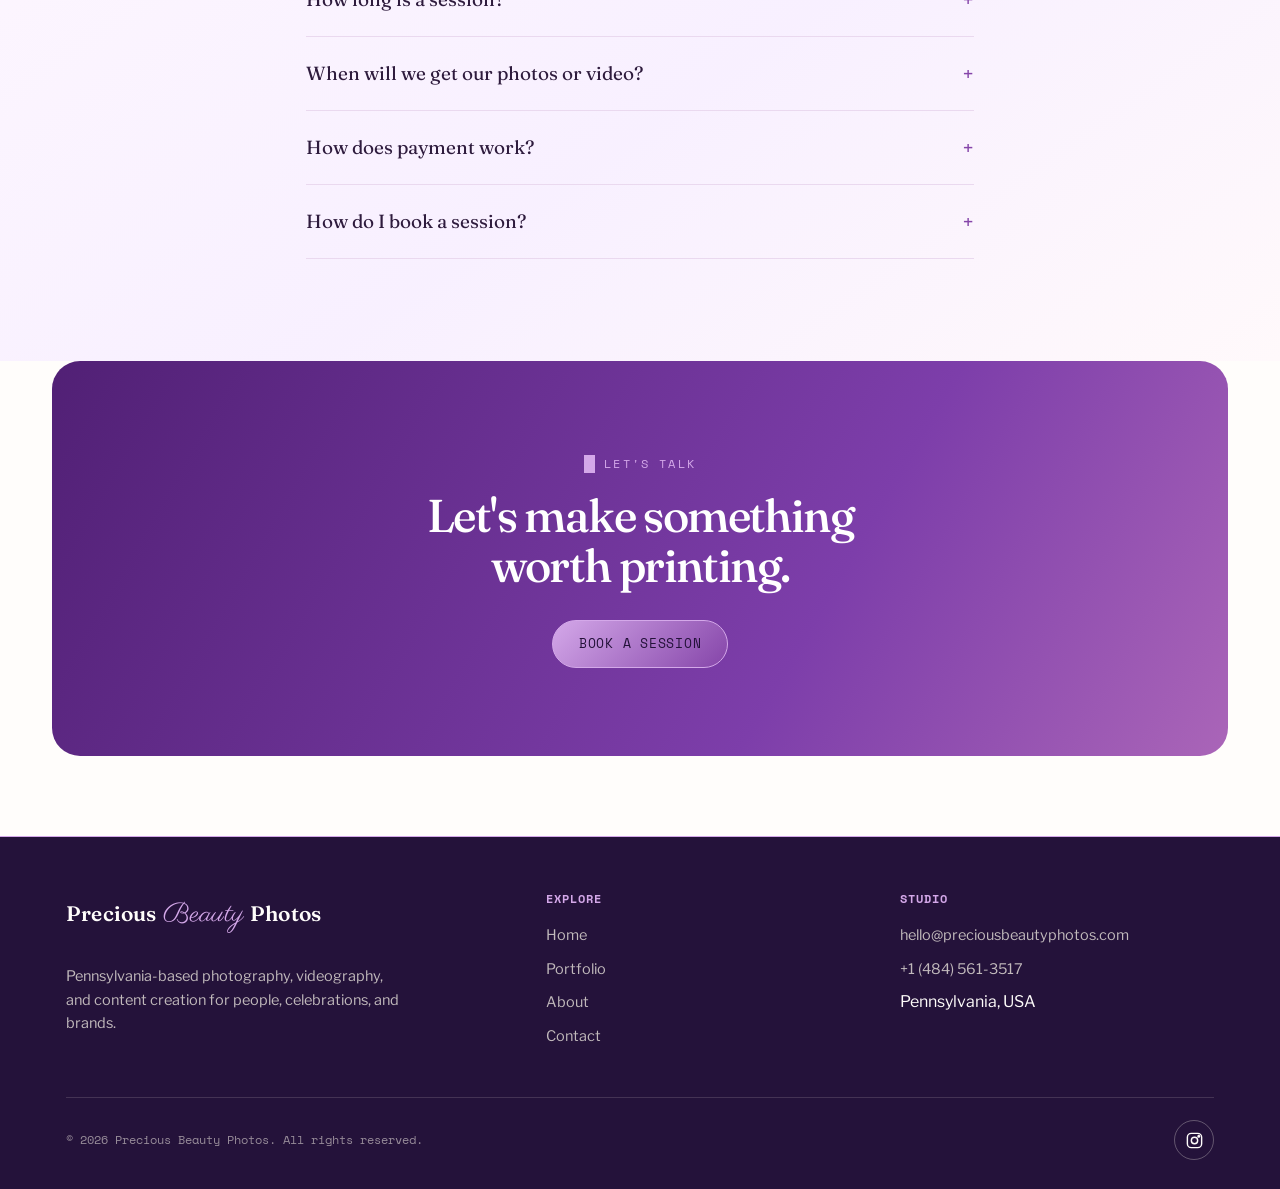
==== commit afaba150: "Update photography packages and AI pricing" ====
--- a/index.html
+++ b/index.html
@@ -1,588 +1,428 @@
 <!DOCTYPE html>
+
 <html lang="en">
 <head>
-<meta charset="UTF-8">
-<meta name="viewport" content="width=device-width, initial-scale=1.0">
+<meta charset="utf-8"/>
+<meta content="width=device-width, initial-scale=1.0" name="viewport"/>
 <title>Precious Beauty Photos | Pennsylvania Photography, Videography &amp; Content Creation</title>
-<meta name="description" content="Precious Beauty Photos — Pennsylvania-based photography, videography, and content creation for portraits, celebrations, brands, and meaningful moments.">
-
-<!--
-  PLACEHOLDER NOTICE FOR THE STUDIO OWNER / DEVELOPER
-  =====================================================
-  This site is organized as:
-    index.html   — structure/content only
-    css/styles.css — all visual styling
-    js/config.js   — editable business data (edit THIS for day-to-day changes)
-    js/main.js     — site behavior (shouldn't need to touch this for content changes)
-    images/        — photos
-
-  Things to update in js/config.js:
-  - bookingUrl: currently '#'. Once you set up a free Square Appointments
-    account, paste your real booking page URL here.
-  - whatsappNumber: the number the Contact form sends inquiries to.
-  - faqs / portfolio categories: edit copy here, not in the HTML.
-
-  Things to update in this file:
-  - The photographer name "[Photographer Name]" on the About page is a
-    placeholder — search for it and swap in the real name.
-  - Every .frame element without an <img> inside it is a placeholder for a
-    real photograph — swap in <img class="frame-photo" src="..."> once
-    real photos are supplied.
--->
-
-<link rel="preconnect" href="https://fonts.googleapis.com">
-<link rel="preconnect" href="https://fonts.gstatic.com" crossorigin>
-<link href="https://fonts.googleapis.com/css2?family=Fraunces:ital,opsz,wght@0,9..144,300;0,9..144,500;0,9..144,600;1,9..144,400;1,9..144,500&family=Libre+Franklin:wght@400;500;600;700&family=Space+Mono:wght@400;700&family=Parisienne&family=Cormorant+Garamond:ital,wght@0,500;1,500;1,600&display=swap" rel="stylesheet">
-<link rel="stylesheet" href="css/styles.css">
-
-<script src="js/config.js" defer></script>
-<script src="js/main.js" defer></script>
-</head>
+<meta content="#f9f7f4" name="theme-color"/>
+<meta content="Precious Beauty Photos — Pennsylvania-based photography, videography, and content creation for portraits, celebrations, brands, and meaningful moments." name="description"/>
+<!-- Public-facing site. Edit business details in js/config.js. -->
+<link href="https://fonts.googleapis.com" rel="preconnect"/>
+<link crossorigin="" href="https://fonts.gstatic.com" rel="preconnect"/>
+<link href="https://fonts.googleapis.com/css2?family=Fraunces:ital,opsz,wght@0,9..144,300;0,9..144,500;0,9..144,600;1,9..144,400;1,9..144,500&amp;family=Libre+Franklin:wght@400;500;600;700&amp;family=Space+Mono:wght@400;700&amp;family=Parisienne&amp;family=Cormorant+Garamond:ital,wght@0,500;1,500;1,600&amp;display=swap" rel="stylesheet"/>
+<link href="css/styles.css" rel="stylesheet"/>
+<link href="css/editorial-refresh.css" rel="stylesheet"/>
+<script defer="" src="js/config.js"></script>
+<script defer="" src="js/main.js"></script>
+<!-- Public Firebase overrides paused until admin management resumes. -->
+<link href="css/chatbot.css" rel="stylesheet"/>
+<link href="css/mobile-studio.css" rel="stylesheet"/><script defer="" src="js/studio-ui.js"></script></head>
 <body>
-
 <header class="site-nav">
-  <div class="nav-inner">
-    <a href="#home" class="brand" data-page="home">Precious <span>Beauty</span> Photos</a>
-    <nav class="links" id="navLinks">
-      <a href="#home" data-page="home" class="active">Home</a>
-      <a href="#portfolio" data-page="portfolio">Portfolio</a>
-      <a href="#about" data-page="about">About</a>
-      <a href="#contact" data-page="contact">Contact</a>
-      <a href="#contact" data-page="contact" class="nav-cta">
+<div class="nav-inner">
+<a class="brand" data-page="home" href="#home">Precious <span>Beauty</span> Photos</a>
+<nav class="links" id="navLinks">
+<a class="active" data-page="home" href="#home">Home</a>
+<a data-page="portfolio" href="#portfolio">Portfolio</a>
+<a data-page="about" href="#about">About</a>
+<a data-page="contact" href="#contact">Contact</a>
+<a class="btn nav-cta" data-inquiry="" data-page="contact" href="#contact">
   Book a Session
 </a>
-    </nav>
-    <button class="menu-toggle" id="menuToggle" aria-label="Toggle menu"><span></span><span></span><span></span></button>
-  </div>
+</nav>
+<a class="mobile-book" data-inquiry="" data-page="contact" href="#contact">Book</a><button aria-controls="navLinks" aria-expanded="false" aria-label="Open navigation" class="menu-toggle" id="menuToggle"><span></span><span></span><span></span></button>
+</div>
 </header>
-
 <!-- ============ HOME ============ -->
-<main id="page-home" class="page active">
-
-  <section class="hero">
-    <span class="sparkle s1"></span>
-    <span class="sparkle s2"></span>
-    <span class="sparkle s3"></span>
-    <span class="sparkle s4"></span>
-    <div class="wrap hero-grid">
-      <div>
-        <span class="eyebrow">Photography &middot; Videography &middot; Content Creation</span>
-        <h1>Portraits that<br>feel like <em>home.</em></h1>
-        <p class="lead">Photography, films, and creative content made to preserve real moments and give your story a polished visual presence.</p>
-        <div class="hero-ctas">
-          <a href="#contact" data-page="contact" class="btn">Book a Session</a>
-          <a href="#portfolio" data-page="portfolio" class="btn ghost">View Portfolio</a>
-        </div>
-      </div>
-      <div class="polaroid reveal">
-        <div class="frame" data-caption="Precious Beauty Photos">
-          <img class="frame-photo" src="images/about-photographer.jpg" alt="Precious Beauty Photos">
-          <div class="cap"><span>N&deg; 001</span><b>EXP</b></div>
-        </div>
-        <div class="poltext">Precious Beauty Photos</div>
-      </div>
-    </div>
-  </section>
-
-  <div class="flourish">
-    <span class="fl-line"></span>
-    <svg width="20" height="20" viewBox="0 0 24 24" fill="none" xmlns="http://www.w3.org/2000/svg">
-      <path d="M12 2C12 2 13.5 7 12 12C10.5 7 12 2 12 2Z" fill="#C6A15B"/>
-      <path d="M12 22C12 22 10.5 17 12 12C13.5 17 12 22 12 22Z" fill="#C6A15B"/>
-      <path d="M2 12C2 12 7 10.5 12 12C7 13.5 2 12 2 12Z" fill="#6B2F97"/>
-      <path d="M22 12C22 12 17 13.5 12 12C17 10.5 22 12 22 12Z" fill="#6B2F97"/>
-    </svg>
-    <span class="fl-line rev"></span>
-  </div>
-
-  <section class="tight">
-    <div class="wrap u-narrow u-text-center">
-      <p class="u-pull-quote">
-        "I photograph families the way they actually are — a little chaotic, mostly happy, and worth remembering exactly like that."
+<main class="page active" id="page-home">
+<section class="hero">
+<span class="sparkle s1"></span>
+<span class="sparkle s2"></span>
+<span class="sparkle s3"></span>
+<span class="sparkle s4"></span>
+<div class="wrap hero-grid">
+<div>
+<span class="eyebrow">Photography · Videography · Content Creation</span>
+<h1>Portraits that<br/>feel like <em>home.</em></h1>
+<p class="lead">Photography, films, and creative content made to preserve real moments and give your story a polished visual presence.</p>
+<div class="hero-ctas">
+<a class="btn" data-inquiry="" data-page="contact" href="#contact">Book a Session</a>
+<a class="btn ghost" data-page="portfolio" href="#portfolio">View Portfolio</a>
+</div>
+</div>
+<div class="polaroid reveal">
+<div class="frame" data-caption="Precious Beauty Photos">
+<img alt="Precious Beauty Photos" class="frame-photo" decoding="async" fetchpriority="high" src="images-optimized/about-photographer.webp"/>
+<div class="cap"><span>N° 001</span><b>EXP</b></div>
+</div>
+<div class="poltext">Precious Beauty Photos</div>
+</div>
+</div>
+</section>
+<div class="flourish">
+<span class="fl-line"></span>
+<svg fill="none" height="20" viewbox="0 0 24 24" width="20" xmlns="http://www.w3.org/2000/svg">
+<path d="M12 2C12 2 13.5 7 12 12C10.5 7 12 2 12 2Z" fill="#C6A15B"></path>
+<path d="M12 22C12 22 10.5 17 12 12C13.5 17 12 22 12 22Z" fill="#C6A15B"></path>
+<path d="M2 12C2 12 7 10.5 12 12C7 13.5 2 12 2 12Z" fill="#6B2F97"></path>
+<path d="M22 12C22 12 17 13.5 12 12C17 10.5 22 12 22 12Z" fill="#6B2F97"></path>
+</svg>
+<span class="fl-line rev"></span>
+</div>
+<section class="tight">
+<div class="wrap u-narrow u-text-center">
+<p class="u-pull-quote">
+        Thoughtful images. Honest moments. Beautifully told stories.
       </p>
-    </div>
-  </section>
-
-  <section class="alt">
-    <div class="wrap">
-      <div class="section-head">
-        <span class="eyebrow">Services</span>
-        <h2>Visuals for every chapter</h2>
-      </div>
-    </div>
-    <div class="wrap u-filmstrip-wrap">
-      <div class="filmstrip">
-        <div class="filmcell">
-          <span class="fnum">N&deg; 01 &middot; EXP</span>
-          <h3>Family Sessions</h3>
-          <p>Golden-hour portraits for growing families — outdoors, unposed, and led by your kids' actual attention spans.</p>
-          <a href="#portfolio" data-page="portfolio">View work</a>
-        </div>
-        <div class="filmcell">
-          <span class="fnum">N&deg; 02 &middot; EXP</span>
-          <h3>Newborn &amp; Baby</h3>
-          <p>Quiet, in-home portraits of the first weeks — soft light, tiny fingers, and the exhausted, glowing look on your face.</p>
-          <a href="#portfolio" data-page="portfolio">View work</a>
-        </div>
-        <div class="filmcell">
-          <span class="fnum">N&deg; 03 &middot; EXP</span>
-          <h3>Couples &amp; Engagement</h3>
-          <p>For the two of you, before the vows — or just because. Easy, playful, a little bit in love with the camera off.</p>
-          <a href="#portfolio" data-page="portfolio">View work</a>
-        </div>
-        <div class="filmcell">
-          <span class="fnum">N&deg; 04 &middot; EXP</span>
-          <h3>Lifestyle &amp; Branding</h3>
-          <p>Everyday portraits with personality — headshots, personal branding, and in-home stories for the self-employed.</p>
-          <a href="#portfolio" data-page="portfolio">View work</a>
-        </div>
-        <div class="filmcell">
-          <span class="fnum">N&deg; 05 &middot; FILM</span>
-          <h3>Videography</h3>
-          <p>Cinematic films for engagements, weddings, events, and milestone moments — captured with movement, sound, and story.</p>
-          <a href="#portfolio" data-page="portfolio">Watch work</a>
-        </div>
-        <div class="filmcell">
-          <span class="fnum">N&deg; 06 &middot; CONTENT</span>
-          <h3>Content Creation</h3>
-          <p>Short-form video and branded visual content made for social media, campaigns, businesses, and personal brands.</p>
-          <a href="#contact" data-page="contact">Request a quote</a>
-        </div>
-      </div>
-    </div>
-  </section>
-
-  <section>
-  <div class="wrap">
-
-    <div class="section-head u-flex-between u-no-max">
-      <div>
-        <span class="eyebrow">Portfolio</span>
-        <h2 class="u-mt-14">A few favorites</h2>
-      </div>
-
-      <a href="#portfolio" data-page="portfolio" class="btn ghost">
+</div>
+</section>
+<section class="alt">
+<div class="wrap">
+<div class="section-head">
+<span class="eyebrow">Services</span>
+<h2>Visuals for every chapter</h2>
+</div>
+</div>
+<div class="wrap u-filmstrip-wrap">
+<div class="filmstrip">
+<div class="filmcell">
+<span class="fnum">N° 01 · EXP</span>
+<h3>Family Sessions</h3>
+<p>Golden-hour portraits for growing families — outdoors, unposed, and led by your kids' actual attention spans.</p>
+<a data-page="portfolio" href="#portfolio">View work</a>
+</div>
+<div class="filmcell">
+<span class="fnum">N° 02 · EXP</span>
+<h3>Newborn &amp; Baby</h3>
+<p>Quiet, in-home portraits of the first weeks — soft light, tiny fingers, and the exhausted, glowing look on your face.</p>
+<a data-page="portfolio" href="#portfolio">View work</a>
+</div>
+<div class="filmcell">
+<span class="fnum">N° 03 · EXP</span>
+<h3>Couples &amp; Engagement</h3>
+<p>For the two of you, before the vows — or just because. Easy, playful, a little bit in love with the camera off.</p>
+<a data-page="portfolio" href="#portfolio">View work</a>
+</div>
+<div class="filmcell">
+<span class="fnum">N° 04 · EXP</span>
+<h3>Lifestyle &amp; Branding</h3>
+<p>Everyday portraits with personality — headshots, personal branding, and in-home stories for the self-employed.</p>
+<a data-page="portfolio" href="#portfolio">View work</a>
+</div>
+<div class="filmcell">
+<span class="fnum">N° 05 · FILM</span>
+<h3>Videography</h3>
+<p>Cinematic films for engagements, weddings, events, and milestone moments — captured with movement, sound, and story.</p>
+<a data-page="portfolio" href="#portfolio">Watch work</a>
+</div>
+<div class="filmcell">
+<span class="fnum">N° 06 · CONTENT</span>
+<h3>Content Creation</h3>
+<p>Short-form video and branded visual content made for social media, campaigns, businesses, and personal brands.</p>
+<a data-inquiry="" data-page="contact" href="#contact">Request a quote</a>
+</div>
+</div>
+</div>
+</section>
+<section>
+<div class="wrap">
+<div class="section-head u-flex-between u-no-max">
+<div>
+<span class="eyebrow">Portfolio</span>
+<h2 class="u-mt-14">A few favorites</h2>
+</div>
+<a class="btn ghost" data-page="portfolio" href="#portfolio">
         View Full Portfolio
       </a>
-    </div>
-
-    <div class="gallery">
-
-      <div class="frame g-tall reveal">
-        <img
-          class="frame-photo"
-          src="images/DSC09245-1.jpg-bright.jpg"
-          alt="Family Photography"
-        >
-        <div class="cap">
-          <span>FAM·014</span>
-          <b>Prairie Fields</b>
-        </div>
-      </div>
-
-      <div class="frame g-wide reveal">
-        <img
-          class="frame-photo"
-          src="images/DSC01818.jpg"
-          alt="Newborn Photography"
-        >
-        <div class="cap">
-          <span>NB·006</span>
-          <b>First Week</b>
-        </div>
-      </div>
-
-      <div class="frame g-square reveal">
-        <img
-          class="frame-photo"
-          src="images/DSC01784 (1).jpg"
-          alt="Couple Photography"
-        >
-        <div class="cap">
-          <span>CPL·021</span>
-          <b>Engagement Portrait</b>
-        </div>
-      </div>
-
-      <div class="frame g-square reveal">
-        <img
-          class="frame-photo"
-          src="images/DSC00456.jpg"
-          alt="Family Photography"
-        >
-        <div class="cap">
-          <span>FAM·009</span>
-          <b>Backyard Evening</b>
-        </div>
-      </div>
-
-      <div class="frame g-wide reveal">
-        <img
-          class="frame-photo"
-          src="images/DSC01784.jpg"
-          alt="Lifestyle Photography"
-        >
-        <div class="cap">
-          <span>LS·003</span>
-          <b>Home Studio</b>
-        </div>
-      </div>
-
-      <div class="frame g-tall reveal">
-        <img
-          class="frame-photo"
-          src="images/DSC09546 1.jpg"
-          alt="Family Photography"
-        >
-        <div class="cap">
-          <span>FAM·027</span>
-          <b>Golden Hour Park</b>
-        </div>
-      </div>
-
-    </div>
-
-  </div>
-</section>
-
-  <section class="alt">
-    <div class="wrap">
-      <div class="section-head">
-        <span class="eyebrow">How it works</span>
-        <h2>From first email to framed print</h2>
-      </div>
-      <div class="process">
-        <div class="p-step"><div class="pnum">01</div><h4>Consultation</h4><p>A short call or email to talk through location, outfits, and what "good" looks like for your family.</p></div>
-        <div class="p-step"><div class="pnum">02</div><h4>The Session</h4><p>45–60 relaxed minutes. Loose direction, real interaction, minimal "look at the camera and smile."</p></div>
-        <div class="p-step"><div class="pnum">03</div><h4>Sneak Peek</h4><p>2–3 favorites, edited and delivered within 48 hours, so the excitement doesn't have to wait.</p></div>
-        <div class="p-step"><div class="pnum">04</div><h4>Gallery Delivery</h4><p>Your full gallery arrives in 2–3 weeks — online, downloadable, and ready for print.</p></div>
-      </div>
-    </div>
-  </section>
-
-  <section>
-    <div class="wrap testi">
-      <div class="polaroid">
-        <div class="frame" data-caption="The Alvarez Family"><div class="cap"><span>N&deg; 014</span><b>EXP</b></div></div>
-      </div>
-      <div>
-        <blockquote>"Our session felt effortless. Precious Beauty Photos captured our family exactly as we are — not posed, just us."</blockquote>
-        <cite>— The Alvarez Family, Family Session</cite>
-      </div>
-    </div>
-  </section>
-
-  <section class="alt">
-    <div class="wrap u-narrow">
-      <div class="section-head u-no-max">
-        <span class="eyebrow">FAQ</span>
-        <h2>Frequently asked questions</h2>
-      </div>
-      <div id="faqList"></div>
-    </div>
-  </section>
-
-  <section class="cta-banner">
-    <div class="wrap">
-      <span class="eyebrow">Let's talk</span>
-      <h2>Let's make something worth printing.</h2>
-      <a href="#contact" data-page="contact" class="btn on-dark">Book a Session</a>
-    </div>
-  </section>
-
+</div>
+<div class="gallery">
+<div class="frame g-tall reveal">
+<img alt="Family Photography" class="frame-photo" decoding="async" loading="lazy" src="images-optimized/DSC09245-1.jpg-bright.webp"/>
+<div class="cap">
+<span>FAM·014</span>
+<b>Prairie Fields</b>
+</div>
+</div>
+<div class="frame g-wide reveal">
+<img alt="Newborn Photography" class="frame-photo" decoding="async" loading="lazy" src="images-optimized/DSC01818.webp"/>
+<div class="cap">
+<span>NB·006</span>
+<b>First Week</b>
+</div>
+</div>
+<div class="frame g-square reveal">
+<img alt="Couple Photography" class="frame-photo" decoding="async" loading="lazy" src="images-optimized/DSC01784 (1).webp"/>
+<div class="cap">
+<span>CPL·021</span>
+<b>Engagement Portrait</b>
+</div>
+</div>
+<div class="frame g-square reveal">
+<img alt="Family Photography" class="frame-photo" decoding="async" loading="lazy" src="images-optimized/DSC00456.webp"/>
+<div class="cap">
+<span>FAM·009</span>
+<b>Backyard Evening</b>
+</div>
+</div>
+<div class="frame g-wide reveal">
+<img alt="Lifestyle Photography" class="frame-photo" decoding="async" loading="lazy" src="images-optimized/DSC01784.webp"/>
+<div class="cap">
+<span>LS·003</span>
+<b>Home Studio</b>
+</div>
+</div>
+<div class="frame g-tall reveal">
+<img alt="Family Photography" class="frame-photo" decoding="async" loading="lazy" src="images-optimized/DSC09546 1.webp"/>
+<div class="cap">
+<span>FAM·027</span>
+<b>Golden Hour Park</b>
+</div>
+</div>
+</div>
+</div>
+</section>
+<section class="alt">
+<div class="wrap">
+<div class="section-head">
+<span class="eyebrow">How it works</span>
+<h2>From first email to framed print</h2>
+</div>
+<div class="process">
+<div class="p-step"><div class="pnum">01</div><h4>Consultation</h4><p>Tell us about your vision, preferred date and location. We’ll plan the details together.</p></div>
+<div class="p-step"><div class="pnum">02</div><h4>The Session</h4><p>A relaxed, thoughtfully guided experience designed around your chosen session.</p></div>
+<div class="p-step"><div class="pnum">03</div><h4>Sneak Peek</h4><p>We carefully select and edit your photographs with attention to color, light and detail.</p></div>
+<div class="p-step"><div class="pnum">04</div><h4>Gallery Delivery</h4><p>Your finished gallery is delivered on the timeline agreed upon during booking.</p></div>
+</div>
+</div>
+</section>
+<section aria-label="Our approach" class="editorial-note reveal">
+<div class="wrap editorial-note-inner">
+<span class="eyebrow">The experience</span>
+<h2>Beautiful photographs begin with feeling comfortable.</h2>
+<p>From the first conversation to the final gallery, we focus on creating space for your story to unfold naturally.</p>
+<a class="text-link" data-page="contact" href="#contact">Let's plan your session <span aria-hidden="true">↗</span></a>
+</div>
+</section>
+<section class="alt">
+<div class="wrap u-narrow">
+<div class="section-head u-no-max">
+<span class="eyebrow">FAQ</span>
+<h2>Frequently asked questions</h2>
+</div>
+<div id="faqList"></div>
+</div>
+</section>
+<section class="cta-banner">
+<div class="wrap">
+<span class="eyebrow">Let's talk</span>
+<h2>Let's make something worth printing.</h2>
+<a class="btn on-dark" data-inquiry="" data-page="contact" href="#contact">Book a Session</a>
+</div>
+</section>
 </main>
-
 <!-- ============ PORTFOLIO ============ -->
-<main id="page-portfolio" class="page">
-  <section class="u-section-top">
-    <div class="wrap">
-      <div class="section-head">
-        <span class="eyebrow">Portfolio</span>
-        <h2>The full roll</h2>
-        <p class="u-text-muted u-mt-14 u-max-56">A selection of photography, films, and creative content. Filter by category, press play on a film, or simply scroll.</p>
-      </div>
-      <div class="filters" id="filters">
-        <button class="filter-btn active" data-filter="all">All</button>
-        <button class="filter-btn" data-filter="portrait">Portrait Photography</button>
-        <button class="filter-btn" data-filter="newborn">Newborn Photography</button>
-        <button class="filter-btn" data-filter="wedding">Wedding Photography</button>
-        <button class="filter-btn" data-filter="event">Event Photography</button>
-        <button class="filter-btn" data-filter="corporate">Corporate Headshots</button>
-        <button class="filter-btn" data-filter="birthday">Birthday Sessions</button>
-        <button class="filter-btn" data-filter="family">Family Photography</button>
-        <button class="filter-btn" data-filter="graduation">Graduation Shoots</button>
-        <button class="filter-btn" data-filter="studio">Studio Photography</button>
-        <button class="filter-btn" data-filter="videography">Videography</button>
-        <button class="filter-btn" data-filter="content">Content Creation</button>
-      </div>
-      <p id="portfolioCount"></p>
-      <div class="gallery" id="portfolioGrid"><!-- populated by PortfolioGrid module in js/main.js, from SITE_CONFIG.portfolio in js/config.js --></div>
-    </div>
-  </section>
-  <section class="cta-banner">
-    <div class="wrap">
-      <span class="eyebrow">Like what you see</span>
-      <h2>Your story starts here.</h2>
-      <a href="#contact" data-page="contact" class="btn on-dark">Book a Session</a>
-    </div>
-  </section>
+<main class="page" id="page-portfolio">
+<section class="u-section-top">
+<div class="wrap">
+<div class="section-head">
+<span class="eyebrow">Portfolio</span>
+<h2>Stories in frames.</h2>
+<p class="u-text-muted u-mt-14 u-max-56">Explore our photography and films. Choose a collection, then tap any photograph for a closer look.</p>
+</div>
+<div class="portfolio-toolbar"><label for="portfolioCategory">Explore collections</label><select aria-label="Filter portfolio by category" id="portfolioCategory"></select></div><div class="filters" id="filters">
+<button class="filter-btn active" data-filter="all">All</button>
+<button class="filter-btn" data-filter="portrait">Portrait Photography</button>
+<button class="filter-btn" data-filter="newborn">Newborn Photography</button>
+<button class="filter-btn" data-filter="wedding">Wedding Photography</button>
+<button class="filter-btn" data-filter="event">Event Photography</button>
+<button class="filter-btn" data-filter="corporate">Corporate Headshots</button>
+<button class="filter-btn" data-filter="birthday">Birthday Sessions</button>
+<button class="filter-btn" data-filter="family">Family Photography</button>
+<button class="filter-btn" data-filter="graduation">Graduation Shoots</button>
+<button class="filter-btn" data-filter="studio">Studio Photography</button>
+<button class="filter-btn" data-filter="videography">Videography</button>
+<button class="filter-btn" data-filter="content">Content Creation</button>
+</div>
+<p aria-live="polite" id="portfolioCount"></p>
+<div class="gallery" id="portfolioGrid"><!-- populated by PortfolioGrid module in js/main.js, from SITE_CONFIG.portfolio in js/config.js --></div><dialog aria-label="Photography viewer" id="photoViewer"><div class="viewer-top"><span id="viewerCount"></span><button aria-label="Close photograph" id="viewerClose" type="button">×</button></div><div class="viewer-stage"><button aria-label="Previous photograph" id="viewerPrev" type="button">‹</button><img alt="" id="viewerImage"/><button aria-label="Next photograph" id="viewerNext" type="button">›</button></div><p id="viewerCaption"></p></dialog>
+</div>
+</section>
+<section class="cta-banner">
+<div class="wrap">
+<span class="eyebrow">Like what you see</span>
+<h2>Your story starts here.</h2>
+<a class="btn on-dark" data-inquiry="" data-page="contact" href="#contact">Book a Session</a>
+</div>
+</section>
 </main>
-
 <!-- ============ ABOUT ============ -->
-<main id="page-about" class="page">
-  <section class="u-section-top">
-    <div class="wrap about-hero">
-      <div class="polaroid polaroid--tilt-left">
-        <div class="frame">
-          <img class="frame-photo" src="images/about-photographer.jpg" alt="[Photographer Name], Precious Beauty Photos">
-        </div>
-      </div>
-      <div>
-        <span class="eyebrow">About</span>
-        <h2 class="about-heading">Hi, I'm Precious Emmanuela.</h2>
-        <p>
+<main class="page" id="page-about">
+<section class="u-section-top">
+<div class="wrap about-hero">
+<div class="polaroid polaroid--tilt-left">
+<div class="frame">
+<img alt="Precious Emmanuela, photographer at Precious Beauty Photos" class="frame-photo" decoding="async" fetchpriority="high" src="images-optimized/about-photographer.webp"/>
+</div>
+</div>
+<div>
+<span class="eyebrow">About</span>
+<h2 class="about-heading">Hi, I'm Precious Emmanuela.</h2>
+<p>
           I’m Precious Emmanuela, the creative behind Precious Beauty Photos. My work is centered on warm, polished imagery that still feels personal — from portraits and family milestones to films and content created for brands.
         </p>
-        <p>
+<p>
           Based in Pennsylvania, USA, I offer photography, videography, and content creation for individuals, families, couples, celebrations, and growing businesses. I’m also available for travel depending on the project.
         </p>
-      </div>
-    </div>
-  </section>
-
-  <div class="flourish">
-    <span class="fl-line"></span>
-    <svg width="20" height="20" viewBox="0 0 24 24" fill="none" xmlns="http://www.w3.org/2000/svg">
-      <path d="M12 2C12 2 13.5 7 12 12C10.5 7 12 2 12 2Z" fill="#C6A15B"/>
-      <path d="M12 22C12 22 10.5 17 12 12C13.5 17 12 22 12 22Z" fill="#C6A15B"/>
-      <path d="M2 12C2 12 7 10.5 12 12C7 13.5 2 12 2 12Z" fill="#6B2F97"/>
-      <path d="M22 12C22 12 17 13.5 12 12C17 10.5 22 12 22 12Z" fill="#6B2F97"/>
-    </svg>
-    <span class="fl-line rev"></span>
-  </div>
-
-  <section class="alt">
-    <div class="wrap">
-      <div class="section-head">
-        <span class="eyebrow">Approach</span>
-        <h2>What I believe about portraits</h2>
-      </div>
-      <div class="values">
-        <div class="value-card">
-          <h4>Light over gear</h4>
-          <p>Natural, available light — window light, open shade, golden hour — over heavy studio setups. It's softer, and it's honest.</p>
-        </div>
-        <div class="value-card">
-          <h4>Direction, not posing</h4>
-          <p>I give you something to do together, not a pose to hold. The good expressions happen in the seconds after the instruction.</p>
-        </div>
-        <div class="value-card">
-          <h4>Prints outlive feeds</h4>
-          <p>Every gallery is built to be printed — albums, wall art, the stuff that's still around in twenty years.</p>
-        </div>
-      </div>
-    </div>
-  </section>
-
-  <section>
-    <div class="wrap u-narrow">
-      <div class="section-head u-no-max">
-        <span class="eyebrow">Behind the lens</span>
-        <h2>A few quick facts</h2>
-      </div>
-      <ul class="facts-list">
-        <li>&middot; Based in Pennsylvania, USA</li>
-        <li>&middot; Photography, videography, and content creation</li>
-        <li>&middot; Available for portraits, celebrations, events, and brand projects</li>
-        <li>&middot; Travel availability can be discussed during inquiry</li>
-      </ul>
-    </div>
-  </section>
-
-  <section class="cta-banner">
-    <div class="wrap">
-      <span class="eyebrow">Let's meet</span>
-      <h2>I'd love to hear your story.</h2>
-      <a href="#contact" data-page="contact" class="btn on-dark">Get in Touch</a>
-    </div>
-  </section>
+</div>
+</div>
+</section>
+<div class="flourish">
+<span class="fl-line"></span>
+<svg fill="none" height="20" viewbox="0 0 24 24" width="20" xmlns="http://www.w3.org/2000/svg">
+<path d="M12 2C12 2 13.5 7 12 12C10.5 7 12 2 12 2Z" fill="#C6A15B"></path>
+<path d="M12 22C12 22 10.5 17 12 12C13.5 17 12 22 12 22Z" fill="#C6A15B"></path>
+<path d="M2 12C2 12 7 10.5 12 12C7 13.5 2 12 2 12Z" fill="#6B2F97"></path>
+<path d="M22 12C22 12 17 13.5 12 12C17 10.5 22 12 22 12Z" fill="#6B2F97"></path>
+</svg>
+<span class="fl-line rev"></span>
+</div>
+<section class="alt">
+<div class="wrap">
+<div class="section-head">
+<span class="eyebrow">Approach</span>
+<h2>What I believe about portraits</h2>
+</div>
+<div class="values">
+<div class="value-card">
+<h4>Light over gear</h4>
+<p>Natural, available light — window light, open shade, golden hour — over heavy studio setups. It's softer, and it's honest.</p>
+</div>
+<div class="value-card">
+<h4>Direction, not posing</h4>
+<p>I give you something to do together, not a pose to hold. The good expressions happen in the seconds after the instruction.</p>
+</div>
+<div class="value-card">
+<h4>Prints outlive feeds</h4>
+<p>Every gallery is built to be printed — albums, wall art, the stuff that's still around in twenty years.</p>
+</div>
+</div>
+</div>
+</section>
+<section>
+<div class="wrap u-narrow">
+<div class="section-head u-no-max">
+<span class="eyebrow">Behind the lens</span>
+<h2>A few quick facts</h2>
+</div>
+<ul class="facts-list">
+<li>· Based in Pennsylvania, USA</li>
+<li>· Photography, videography, and content creation</li>
+<li>· Available for portraits, celebrations, events, and brand projects</li>
+<li>· Travel availability can be discussed during inquiry</li>
+</ul>
+</div>
+</section>
+<section class="cta-banner">
+<div class="wrap">
+<span class="eyebrow">Let's meet</span>
+<h2>I'd love to hear your story.</h2>
+<a class="btn on-dark" data-page="contact" href="#contact">Get in Touch</a>
+</div>
+</section>
 </main>
-
 <!-- ============ CONTACT ============ -->
-<main id="page-contact" class="page">
-  <section class="u-section-top">
-    <div class="wrap">
-      <div class="section-head">
-        <span class="eyebrow">Contact</span>
-        <h2>Let's find your date</h2>
-        <p class="u-text-muted u-mt-14 u-max-56">Tell me what you are planning — a photography session, a film, or content for your brand — and I’ll reply within 24 hours with availability and next steps.</p>
-      </div>
-
-      <!-- Booking widget: href is set at runtime by the BookingWidget module
-           in js/main.js, from SITE_CONFIG.bookingUrl in js/config.js. -->
-      <div class="book-widget">
-        <div class="book-widget-copy">
-          <span class="eyebrow">Secure your date</span>
-          <h3>70% to book. 30% before your session.</h3>
-          <p>Pay 70% of your confirmed session total when you book. The remaining 30% is due the day before your appointment.</p>
-
-          <div class="payment-breakdown" id="paymentBreakdown" aria-live="polite">
-            <div class="payment-row">
-              <span>Selected service</span>
-              <strong id="paymentService">Portrait Photography</strong>
-            </div>
-            <div class="payment-row">
-              <span>Session total</span>
-              <strong id="paymentTotal">$350</strong>
-            </div>
-            <div class="payment-row payment-row--accent">
-              <span>Due now · 70%</span>
-              <strong id="paymentUpfront">$245</strong>
-            </div>
-            <div class="payment-row">
-              <span>Due the day before · 30%</span>
-              <strong id="paymentBalance">$105</strong>
-            </div>
-          </div>
-        </div>
-
-        <div class="book-widget-action">
-          <a href="#" id="bookNowLink" class="btn on-dark" target="_blank" rel="noopener">Pay $245 to Reserve</a>
-          <small id="paymentSetupNote">Online payment checkout will activate once the studio payment link is connected.</small>
-        </div>
-      </div>
-      <p class="book-widget-hint">Services without a confirmed website price are quoted first, then follow the same 70% / 30% payment schedule.</p>
-
-      <div class="contact-grid">
-        <form id="contactForm">
-          <div class="row2">
-            <div class="field">
-              <label for="name">Name</label>
-              <input type="text" id="name" name="name" required>
-            </div>
-            <div class="field">
-              <label for="email">Email</label>
-              <input type="email" id="email" name="email" required>
-            </div>
-          </div>
-          <div class="row2">
-            <div class="field">
-              <label for="sessionType">Service Type</label>
-              <select id="sessionType" name="sessionType">
-                <option>Portrait Photography</option>
-                <option>Family Photography</option>
-                <option>Newborn &amp; Baby</option>
-                <option>Couples &amp; Engagement</option>
-                <option>Lifestyle &amp; Branding</option>
-                <option>Wedding Photography</option>
-                <option>Event Photography</option>
-                <option>Corporate Headshots</option>
-                <option>Birthday Sessions</option>
-                <option>Graduation Shoots</option>
-                <option>Studio Photography</option>
-                <option>Videography</option>
-                <option>Content Creation</option>
-                <option>Not sure yet</option>
-              </select>
-            </div>
-            <div class="field">
-              <label for="date">Preferred Date</label>
-              <input type="date" id="date" name="date">
-            </div>
-          </div>
-          <div class="field">
-            <label for="message">Tell me about your project</label>
-            <textarea id="message" name="message" placeholder="Tell me what you're creating, who it's for, the location, and any important details."></textarea>
-          </div>
-          <button type="submit" class="btn">Send Inquiry</button>
-          <div id="formNote">Opening WhatsApp with your details ready to send — just hit send there to reach Precious Beauty Photos directly.</div>
-        </form>
-
-        <div>
-          <div class="info-block">
-            <h4>Service Area</h4>
-            <p>Based in Pennsylvania, USA. Available for sessions and projects across Pennsylvania, with travel available depending on the location and project.</p>
-          </div>
-          <div class="info-block">
-            <h4>Response Time</h4>
-            <p>I reply to every inquiry within 24 hours. Your date is secured after the booking is confirmed and the 70% upfront payment is received. The final 30% is due the day before your appointment.</p>
-          </div>
-          <div class="info-block">
-            <h4>Studio Email</h4>
-            <p>hello@preciousbeautyphotos.com &middot; +1 (484) 561-3517</p>
-          </div>
-          <div class="info-block">
-            <h4>Follow Along</h4>
-            <div class="socials socials--tight">
-              <a class="social-link" href="https://www.instagram.com/preciousbeautyphotos?igsi=YXdrMzc3eGZzcmU2" target="_blank" rel="noopener noreferrer" aria-label="Precious Beauty Photos on Instagram"><svg viewBox="0 0 24 24" aria-hidden="true"><rect x="3" y="3" width="18" height="18" rx="5"></rect><circle cx="12" cy="12" r="4"></circle><circle cx="17.4" cy="6.6" r="1"></circle></svg></a>
-            </div>
-          </div>
-        </div>
-      </div>
-    </div>
-  </section>
-
-  <section class="alt">
-    <div class="wrap u-narrow">
-      <div class="section-head u-no-max">
-        <span class="eyebrow">Before you write in</span>
-        <h2>A couple quick answers</h2>
-      </div>
-      <div id="faqListContact"></div>
-    </div>
-  </section>
+<main class="page" id="page-contact">
+<section class="u-section-top">
+<div class="wrap">
+<div class="section-head">
+<span class="eyebrow">Contact</span>
+<h2>Let's find your date</h2>
+<p class="u-text-muted u-mt-14 u-max-56">Tell me what you are planning — a photography session, a film, or content for your brand — and I’ll follow up with availability and next steps.</p>
+</div>
+<div class="collections"><span class="eyebrow">Investment</span><h2>Photography collections</h2><p>Portraits from $650 • Maternity from $700 • Personal branding from $750 • Graduation from $600 • Events from $850 • Home studio $1,500 • Family $2,500</p><details class="collection-group" open=""><summary>Portrait Photography</summary><div class="collection-grid"><article class="collection-card"><h4>Signature Portrait</h4><strong>$650</strong><p>Pre-session consultation; up to 45 minutes; one location or studio setup; one outfit; eight fully retouched images; private online gallery; additional images $40 each.</p><button class="btn ghost" data-package="Portrait Photography | Signature Portrait" type="button">Request this collection</button></article><article class="collection-card"><h4>Elevated Portrait</h4><strong>$950</strong><p>Styling consultation; up to 90 minutes; two outfits; two coordinated setups; fifteen fully retouched images; one 11×14 professional print; social-media highlight reel.</p><button class="btn ghost" data-package="Portrait Photography | Elevated Portrait" type="button">Request this collection</button></article><article class="collection-card"><h4>Luxury Portrait Experience</h4><strong>$1,500</strong><p>Concept-development call; up to two hours; three outfits; up to three setups; 25 fully retouched images; short cinematic video; one 16×20 wall portrait; priority editing. GWBYELLA hair styling subject to cost and scope confirmation.</p><button class="btn ghost" data-package="Portrait Photography | Luxury Portrait Experience" type="button">Request this collection</button></article></div></details><details class="collection-group"><summary>Maternity</summary><div class="collection-grid"><article class="collection-card"><h4>Essential</h4><strong>$700</strong><p>Session scope and deliverables confirmed during consultation.</p><button class="btn ghost" data-package="Maternity | Essential" type="button">Request this collection</button></article><article class="collection-card"><h4>Signature</h4><strong>$1,100</strong><p>Session scope and deliverables confirmed during consultation.</p><button class="btn ghost" data-package="Maternity | Signature" type="button">Request this collection</button></article><article class="collection-card"><h4>Luxury maternity experience</h4><strong>$1,650</strong><p>Session scope and deliverables confirmed during consultation.</p><button class="btn ghost" data-package="Maternity | Luxury maternity experience" type="button">Request this collection</button></article></div></details><details class="collection-group"><summary>Personal Branding</summary><div class="collection-grid"><article class="collection-card"><h4>Brand Refresh</h4><strong>$750</strong><p>Session scope and deliverables confirmed during consultation.</p><button class="btn ghost" data-package="Personal Branding | Brand Refresh" type="button">Request this collection</button></article><article class="collection-card"><h4>Brand Story</h4><strong>$1,250</strong><p>Session scope and deliverables confirmed during consultation.</p><button class="btn ghost" data-package="Personal Branding | Brand Story" type="button">Request this collection</button></article><article class="collection-card"><h4>Brand Campaign</h4><strong>$1,850</strong><p>Session scope and deliverables confirmed during consultation.</p><button class="btn ghost" data-package="Personal Branding | Brand Campaign" type="button">Request this collection</button></article></div></details><details class="collection-group"><summary>Graduation</summary><div class="collection-grid"><article class="collection-card"><h4>Signature Graduate</h4><strong>$600</strong><p>Session scope and deliverables confirmed during consultation.</p><button class="btn ghost" data-package="Graduation | Signature Graduate" type="button">Request this collection</button></article><article class="collection-card"><h4>Graduate Plus</h4><strong>$900</strong><p>Session scope and deliverables confirmed during consultation.</p><button class="btn ghost" data-package="Graduation | Graduate Plus" type="button">Request this collection</button></article><article class="collection-card"><h4>Ultimate Graduate Experience</h4><strong>$1,350</strong><p>Session scope and deliverables confirmed during consultation.</p><button class="btn ghost" data-package="Graduation | Ultimate Graduate Experience" type="button">Request this collection</button></article></div></details><details class="collection-group"><summary>Event Photography</summary><div class="collection-grid"><article class="collection-card"><h4>Petite Event</h4><strong>$850</strong><p>2 hours; 75+ edited images.</p><button class="btn ghost" data-package="Event Photography | Petite Event" type="button">Request this collection</button></article><article class="collection-card"><h4>Signature Event</h4><strong>$1,500</strong><p>4 hours; 175+ edited images.</p><button class="btn ghost" data-package="Event Photography | Signature Event" type="button">Request this collection</button></article><article class="collection-card"><h4>Premier Event</h4><strong>$2,100</strong><p>6 hours; 275+ edited images.</p><button class="btn ghost" data-package="Event Photography | Premier Event" type="button">Request this collection</button></article><article class="collection-card"><h4>Five-Hour Event</h4><strong>$3,750</strong><p>5 hours of event photography. Edited image count and full scope confirmed during consultation.</p><button class="btn ghost" data-package="Event Photography | Five-Hour Event" type="button">Request this collection</button></article><article class="collection-card"><h4>Full Celebration</h4><strong>$5,000</strong><p>8 hours of event coverage; 400+ edited images. Final scope confirmed during consultation.</p><button class="btn ghost" data-package="Event Photography | Full Celebration" type="button">Request this collection</button></article><article class="collection-card"><h4>Photo + Video</h4><strong>Request a quote</strong><p>Custom coverage and deliverables.</p><button class="btn ghost" data-package="Event Photography | Photo + Video" type="button">Request this collection</button></article></div></details><details class="collection-group"><summary>Home Studio</summary><div class="collection-grid"><article class="collection-card"><h4>Home Studio Session</h4><strong>$1,500</strong><p>2-hour home studio session with 15 edited images. Additional participants, setups and services are subject to consultation.</p><button class="btn ghost" data-package="Home Studio | Home Studio Session" type="button">Request this collection</button></article></div></details><details class="collection-group"><summary>Family Photography</summary><div class="collection-grid"><article class="collection-card"><h4>Family Photography Session</h4><strong>$2,500</strong><p>Family photography collection. Participants, households, group combinations, deliverables and location confirmed during consultation.</p><button class="btn ghost" data-package="Family Photography | Family Session" type="button">Request this collection</button></article></div></details></div><div class="book-widget"><div class="book-widget-copy"><h3>Reserve your date with a signed agreement and 70% retainer.</h3><p>The remaining 30% is due seven days before your session or event. No photography begins with an unpaid balance, and galleries are released only after all charges are settled. Additional edits, time and scope changes require written approval and payment.</p><p>Group sessions cover only agreed participants, households, outfits, locations, setups and combinations. Independent portraits, branding and additional participants may require separate fees or sessions.</p></div></div><div class="contact-grid"><div class="inquiry-card" id="inquiry"><h3>Session inquiry</h3><p>Tell us about your plans. This is a request, not a confirmed reservation. Please provide only information necessary for planning.</p><form id="sessionInquiry"><div class="inquiry-fields"><label>Full name<input autocomplete="name" name="Name" required=""/></label><label>Email<input autocomplete="email" name="Email" required="" type="email"/></label><label>Phone (optional)<input name="Phone" type="tel"/></label><label>Collection<select id="inquiryPackage" name="Collection" required=""><option>Portrait Photography | Signature Portrait</option><option>Portrait Photography | Elevated Portrait</option><option>Portrait Photography | Luxury Portrait Experience</option><option>Maternity | Essential</option><option>Maternity | Signature</option><option>Maternity | Luxury maternity experience</option><option>Personal Branding | Brand Refresh</option><option>Personal Branding | Brand Story</option><option>Personal Branding | Brand Campaign</option><option>Graduation | Signature Graduate</option><option>Graduation | Graduate Plus</option><option>Graduation | Ultimate Graduate Experience</option><option>Event Photography | Petite Event</option><option>Event Photography | Signature Event</option><option>Event Photography | Premier Event</option><option>Event Photography | Full Celebration</option><option>Event Photography | Photo + Video</option><option>Family Photography — custom quote</option><option>Newborn &amp; Baby — custom quote</option><option>Couples &amp; Engagement — custom quote</option><option>Wedding Photography — custom quote</option><option>Corporate Headshots — custom quote</option><option>Birthday Sessions — custom quote</option><option>Studio Photography — custom quote</option><option>Videography — custom quote</option><option>Content Creation — custom quote</option><option>Not sure yet — custom quote</option><option>Event Photography | Five-Hour Event</option><option>Home Studio | Home Studio Session</option><option>Family Photography | Family Session</option></select></label><label>Preferred date<input name="Date" required="" type="date"/></label><label>Preferred time<input name="Time" type="time"/></label><label>Total people<input min="1" name="People" required="" type="number"/></label><label>Separate households<input min="1" name="Households" required="" type="number"/></label><label>Children's first names and ages (if applicable; optional)<input maxlength="300" name="Children"/></label><label>Desired group combinations<input maxlength="300" name="Combinations"/></label><label>Individual portraits requested?<select name="Individual portraits"><option>No</option><option>Yes</option><option>Unsure</option></select></label><label>Outfits<input min="1" name="Outfits" required="" type="number"/></label><label>Locations<input min="1" name="Locations" required="" type="number"/></label><label>Branding or professional headshots?<select name="Branding"><option>No</option><option>Yes</option><option>Unsure</option></select></label><label>Intended use<input maxlength="300" name="Intended use" required=""/></label><label>Location / venue<input maxlength="300" name="Venue"/></label></div><label>Additional details<textarea maxlength="2000" name="Details" rows="4"></textarea></label><label class="scope-check"><input required="" type="checkbox"/> I understand that extra people, households, outfits, setups, locations and individual sessions are not automatically included and may require approval and additional payment.</label><p aria-live="polite" id="inquiryEstimate"></p><button class="btn" type="submit">Prepare inquiry email</button><p id="inquiryStatus" role="status">Opens your email application with the completed request. You must send it yourself; no booking is confirmed.</p></form><button class="btn ghost" onclick="window.PreciousAI.open()" type="button">Ask Precious AI</button></div>
+<div>
+<div class="info-block">
+<h4>Service Area</h4>
+<p>Based in Pennsylvania, USA. Available for sessions and projects across Pennsylvania, with travel available depending on the location and project.</p>
+</div>
+<div class="info-block">
+<h4>Response Time</h4>
+<p>I aim to respond to inquiries as soon as possible. Your date is reserved only after the signed agreement and 70% retainer are received. The final 30% is due seven days before your session or event.</p>
+</div>
+<div class="info-block">
+<h4>Studio Email</h4>
+<p>hello@preciousbeautyphotos.com · +1 (484) 561-3517</p>
+</div>
+<div class="info-block">
+<h4>Follow Along</h4>
+<div class="socials socials--tight">
+<a aria-label="Precious Beauty Photos on Instagram" class="social-link" href="https://www.instagram.com/preciousbeautyphotos?igsi=YXdrMzc3eGZzcmU2" rel="noopener noreferrer" target="_blank"><svg aria-hidden="true" viewbox="0 0 24 24"><rect height="18" rx="5" width="18" x="3" y="3"></rect><circle cx="12" cy="12" r="4"></circle><circle cx="17.4" cy="6.6" r="1"></circle></svg></a>
+</div>
+</div>
+</div>
+</div>
+</div>
+</section>
+<section class="alt">
+<div class="wrap u-narrow">
+<div class="section-head u-no-max">
+<span class="eyebrow">Before you write in</span>
+<h2>A couple quick answers</h2>
+</div>
+<div id="faqListContact"></div>
+</div>
+</section>
 </main>
-
-
 <!-- Video portfolio modal -->
-<div class="video-modal" id="videoModal" aria-hidden="true" role="dialog" aria-modal="true" aria-labelledby="videoModalTitle">
-  <div class="video-modal-card">
-    <div class="video-modal-head">
-      <div>
-        <span class="eyebrow">Videography</span>
-        <h3 id="videoModalTitle">Film</h3>
-      </div>
-      <button type="button" class="video-modal-close" id="videoModalClose" aria-label="Close video">&times;</button>
-    </div>
-    <div class="video-modal-player-wrap">
-      <video id="videoModalPlayer" controls playsinline preload="metadata"></video>
-    </div>
-  </div>
-</div>
-
+<div aria-hidden="true" aria-labelledby="videoModalTitle" aria-modal="true" class="video-modal" id="videoModal" role="dialog">
+<div class="video-modal-card">
+<div class="video-modal-head">
+<div>
+<span class="eyebrow">Videography</span>
+<h3 id="videoModalTitle">Film</h3>
+</div>
+<button aria-label="Close video" class="video-modal-close" id="videoModalClose" type="button">×</button>
+</div>
+<div class="video-modal-player-wrap">
+<video controls="" id="videoModalPlayer" playsinline="" preload="metadata"></video>
+</div>
+</div>
+</div>
 <footer>
-  <div class="wrap">
-    <div class="foot-grid">
-      <div>
-        <div class="brand footer-brand">Precious <span>Beauty</span> Photos</div>
-        <p class="footer-desc">Pennsylvania-based photography, videography, and content creation for people, celebrations, and brands.</p>
-      </div>
-      <div>
-        <h4>Explore</h4>
-        <ul>
-          <li><a href="#home" data-page="home">Home</a></li>
-          <li><a href="#portfolio" data-page="portfolio">Portfolio</a></li>
-          <li><a href="#about" data-page="about">About</a></li>
-          <li><a href="#contact" data-page="contact">Contact</a></li>
-        </ul>
-      </div>
-      <div>
-        <h4>Studio</h4>
-        <ul>
-          <li><a href="mailto:hello@preciousbeautyphotos.com">hello@preciousbeautyphotos.com</a></li>
-          <li><a href="https://wa.me/14845613517" target="_blank" rel="noopener">+1 (484) 561-3517</a></li>
-          <li><span>Pennsylvania, USA</span></li>
-        </ul>
-      </div>
-    </div>
-    <div class="foot-bottom">
-      <p>&copy; 2026 Precious Beauty Photos. All rights reserved.</p>
-      <div class="socials">
-        <a class="social-link" href="https://www.instagram.com/preciousbeautyphotos?igsi=YXdrMzc3eGZzcmU2" target="_blank" rel="noopener noreferrer" aria-label="Precious Beauty Photos on Instagram"><svg viewBox="0 0 24 24" aria-hidden="true"><rect x="3" y="3" width="18" height="18" rx="5"></rect><circle cx="12" cy="12" r="4"></circle><circle cx="17.4" cy="6.6" r="1"></circle></svg></a>
-      </div>
-    </div>
-  </div>
+<div class="wrap">
+<div class="foot-grid">
+<div>
+<div class="brand footer-brand">Precious <span>Beauty</span> Photos</div>
+<p class="footer-desc">Pennsylvania-based photography, videography, and content creation for people, celebrations, and brands.</p>
+</div>
+<div>
+<h4>Explore</h4>
+<ul>
+<li><a data-page="home" href="#home">Home</a></li>
+<li><a data-page="portfolio" href="#portfolio">Portfolio</a></li>
+<li><a data-page="about" href="#about">About</a></li>
+<li><a data-page="contact" href="#contact">Contact</a></li>
+</ul>
+</div>
+<div>
+<h4>Studio</h4>
+<ul>
+<li><a href="mailto:hello@preciousbeautyphotos.com">hello@preciousbeautyphotos.com</a></li>
+<li><a href="https://wa.me/14845613517" rel="noopener" target="_blank">+1 (484) 561-3517</a></li>
+<li><span>Pennsylvania, USA</span></li>
+</ul>
+</div>
+</div>
+<div class="foot-bottom">
+<p>© 2026 Precious Beauty Photos. All rights reserved.</p>
+<div class="socials">
+<a aria-label="Precious Beauty Photos on Instagram" class="social-link" href="https://www.instagram.com/preciousbeautyphotos?igsi=YXdrMzc3eGZzcmU2" rel="noopener noreferrer" target="_blank"><svg aria-hidden="true" viewbox="0 0 24 24"><rect height="18" rx="5" width="18" x="3" y="3"></rect><circle cx="12" cy="12" r="4"></circle><circle cx="17.4" cy="6.6" r="1"></circle></svg></a>
+</div>
+</div>
+</div>
 </footer>
-
+<script defer="" src="js/chatbot.js"></script>
+<script defer="" src="js/inquiry.js"></script>
 </body>
 </html>
--- a/css/editorial-refresh.css
+++ b/css/editorial-refresh.css
@@ -0,0 +1,72 @@
+
+/* Precious Beauty Photos | luminous lavender editorial refresh
+   Original purple, blush and ivory palette restored.
+   Motion and layout refined without altering booking/admin logic. */
+:root{
+ --paper:#fffdfb; --paper-light:#fff; --paper-deep:#f9f0fc;
+ --ink:#2e1b3d; --ink-soft:#776685;
+ --gold:#d4a8e9; --gold-deep:#8545a9; --gold-light:#f5e6fc;
+ --sage:#6b2f97; --sage-light:#e8d5f3;
+ --purple:#6b2f97; --purple-deep:#46186b; --plum-dark:#24123a;
+ --blush:#fce8f3; --blush-deep:#f5cce5; --rose:#d56da6;
+ --lilac:#b98cdd; --line:#ead9ef; --max:1240px;
+}
+html{scroll-padding-top:90px}
+body{background:var(--paper);color:var(--ink)}
+h1,h2,h3,h4{letter-spacing:-.035em}
+section{padding-block:clamp(68px,8vw,118px)}
+section.tight{padding-block:clamp(42px,5vw,64px)}
+.wrap{padding-inline:clamp(20px,4vw,46px)}
+.alt{background:linear-gradient(145deg,#fff9fe 0%,#f8f0ff 60%,#fff9fb 100%)}
+.eyebrow{color:var(--purple);letter-spacing:.19em}
+.eyebrow::before{background:currentColor}
+.section-head h2{font-size:clamp(34px,4.5vw,64px);line-height:1.08}
+header.site-nav{background:rgba(255,253,251,.89);border-bottom:1px solid rgba(107,47,151,.1);backdrop-filter:blur(18px);-webkit-backdrop-filter:blur(18px)}
+.nav-inner{padding-block:16px}
+.hero{position:relative;isolation:isolate;overflow:hidden;background:radial-gradient(ellipse at 87% 12%,rgba(219,177,248,.35),transparent 43%),radial-gradient(ellipse at 12% 80%,rgba(255,199,226,.35),transparent 48%),#fffdfb}
+.hero::before{content:"";position:absolute;z-index:-1;width:min(55vw,760px);aspect-ratio:1;right:-15%;top:-30%;border-radius:50%;border:1px solid rgba(138,78,180,.16);box-shadow:0 0 0 65px rgba(218,183,239,.06),0 0 0 130px rgba(218,183,239,.035);pointer-events:none}
+.hero h1{letter-spacing:-.052em;line-height:1.04}
+.hero .polaroid{filter:drop-shadow(0 28px 35px rgba(74,30,105,.14));transition:transform .8s cubic-bezier(.2,.8,.2,1),filter .8s}
+.hero .polaroid:hover{transform:translateY(-10px) rotate(1deg);filter:drop-shadow(0 36px 48px rgba(74,30,105,.2))}
+.btn,.button,button{transition:transform .3s cubic-bezier(.2,.8,.2,1),box-shadow .3s,background-color .3s,color .3s}
+.btn:hover,.button:hover,button:hover{transform:translateY(-3px)}
+.btn:active,.button:active,button:active{transform:translateY(0) scale(.98)}
+.gallery{gap:clamp(14px,2vw,25px)}
+.gallery .frame,.filmcell,.value-card,.p-step{transition:transform .55s cubic-bezier(.2,.8,.2,1),box-shadow .55s}
+.gallery .frame:hover,.filmcell:hover{transform:translateY(-7px);box-shadow:0 24px 55px rgba(78,36,107,.14)}
+.gallery img,.filmcell img{transition:transform .85s cubic-bezier(.2,.8,.2,1),filter .7s}
+.gallery .frame:hover img,.filmcell:hover img{transform:scale(1.055)}
+.value-card:hover,.p-step:hover{transform:translateY(-5px)}
+.section-head{margin-bottom:clamp(30px,4vw,52px)}
+.editorial-note{background:linear-gradient(115deg,#6b2f97,#8e50b5 65%,#bd79c6);color:#fff;position:relative;overflow:hidden}
+.editorial-note::after{content:"";position:absolute;right:-90px;bottom:-180px;width:450px;height:450px;border:1px solid rgba(255,255,255,.22);border-radius:50%;box-shadow:0 0 0 55px rgba(255,255,255,.035),0 0 0 115px rgba(255,255,255,.025);pointer-events:none}
+.editorial-note *{color:inherit}
+.cta-banner{background:linear-gradient(120deg,#512075 0%,#7d3eaa 65%,#aa65b8 100%);color:white}
+.cta-banner *{color:inherit}
+input:focus-visible,textarea:focus-visible,select:focus-visible,a:focus-visible,button:focus-visible{outline:3px solid #d783c4;outline-offset:4px}
+.reveal{transition:opacity .85s ease,transform .85s cubic-bezier(.2,.8,.2,1)}
+@keyframes pbpFloat{0%,100%{transform:translateY(0)}50%{transform:translateY(-8px)}}
+@media (min-width:900px){.hero .flourish{animation:pbpFloat 7s ease-in-out infinite}}
+@media (max-width:760px){section{padding-block:64px}.hero::before{right:-50%;top:-8%;width:90vw}.section-head h2{font-size:clamp(32px,9vw,48px)}}
+@media (prefers-reduced-motion:reduce){*,*::before,*::after{animation:none!important;transition-duration:.01ms!important;scroll-behavior:auto!important}}
+
+.collections{margin-bottom:48px}.collection-heading{margin:32px 0 16px;color:var(--purple,#6b2f97)}.collection-grid{display:grid;grid-template-columns:repeat(auto-fit,minmax(min(100%,250px),1fr));gap:18px}.collection-card,.inquiry-card{padding:24px;border:1px solid #ead9ef;border-radius:18px;background:#fff;box-shadow:0 10px 30px #6b2f970b}.collection-card{display:flex;flex-direction:column;gap:12px}.collection-card strong{font-size:26px;color:#6b2f97}.collection-card button{margin-top:auto;align-self:start}.inquiry-fields{display:grid;grid-template-columns:repeat(2,minmax(0,1fr));gap:14px}.inquiry-card label{display:block;font-weight:600;margin:12px 0}.inquiry-card input:not([type=checkbox]),.inquiry-card select,.inquiry-card textarea{display:block;width:100%;min-width:0;padding:12px;border:1px solid #d8c3e7;border-radius:8px;background:#fff;color:#29163a;font:inherit}.scope-check input{margin-right:8px}.inquiry-card .btn{margin-block:12px}.inquiry-card{scroll-margin-top:100px}@media(max-width:650px){.inquiry-fields{grid-template-columns:1fr}.inquiry-card{padding:16px}}
+
+/* Add breathing space between CTA and footer */
+.cta-banner {
+    margin-bottom: 80px;
+}
+
+/* Responsive spacing for tablets */
+@media (max-width: 1024px) {
+    .cta-banner {
+        margin-bottom: 60px;
+    }
+}
+
+/* Responsive spacing for mobile phones */
+@media (max-width: 768px) {
+    .cta-banner {
+        margin-bottom: 40px;
+    }
+}
--- a/css/chatbot.css
+++ b/css/chatbot.css
@@ -0,0 +1 @@
+#pai-launch,#pai-panel{position:fixed;right:24px;bottom:24px;z-index:10000;font-family:'Libre Franklin',sans-serif}#pai-launch{border:0;background:linear-gradient(135deg,#9e5bc8,#63248e);color:white;border-radius:50px;padding:15px 21px;box-shadow:0 8px 30px #692d9550;cursor:pointer;font-size:14px;font-weight:600}#pai-panel{width:min(390px,calc(100vw - 32px));height:min(590px,calc(100dvh - 48px));background:#fff;border:1px solid #ead9ef;border-radius:24px;box-shadow:0 20px 80px #48205d40;overflow:hidden;display:flex;flex-direction:column;color:#382047;animation:pai-in .25s ease-out}#pai-panel[hidden],#pai-launch[hidden]{display:none!important}@keyframes pai-in{from{opacity:0;transform:translateY(14px) scale(.97)}to{opacity:1;transform:none}}.pai-head{background:linear-gradient(120deg,#682a94,#ab69ce);color:white;padding:20px;display:flex;align-items:center;gap:12px}.pai-head strong{display:block;font-size:18px}.pai-head small{font-size:12px}.pai-head button{margin-left:auto;background:transparent;color:white;border:0;font-size:25px;cursor:pointer}.pai-log{flex:1;overflow:auto;padding:16px;background:#fcf8ff;display:flex;flex-direction:column;gap:12px}.pai-msg{white-space:pre-wrap;overflow-wrap:anywhere;font-size:14px;line-height:1.55;padding:12px 14px;border-radius:16px;max-width:91%;align-self:flex-start;background:white;border:1px solid #eedff5}.pai-user{align-self:flex-end;background:#7735a5;color:white;border:0}.pai-chips{padding:10px 14px;display:flex;flex-wrap:wrap;gap:6px}.pai-chips button,.pai-links a{font-size:11px;border:1px solid #dcc4eb;border-radius:20px;background:#fff;color:#7735a5;padding:7px 10px;text-decoration:none;cursor:pointer}.pai-form{display:flex;gap:8px;padding:10px 14px}.pai-form input{min-width:0;flex:1;border:1px solid #e4d1ef;border-radius:14px;padding:12px;font-size:16px;color:#382047;background:white}.pai-form button{background:#7735a5;color:white;border:0;border-radius:14px;padding:0 14px;cursor:pointer}.pai-links{display:flex;gap:6px;padding:0 14px 8px}.pai-note{font-size:10px;color:#766487;padding:0 14px 12px;line-height:1.5}.pai-form button:disabled{opacity:.5}@media(max-width:480px){#pai-panel{right:8px;bottom:8px;width:calc(100vw - 16px);height:min(680px,calc(100dvh - 16px))}#pai-launch{right:14px;bottom:14px}}@media(prefers-reduced-motion:reduce){#pai-panel{animation:none}}
--- a/css/mobile-studio.css
+++ b/css/mobile-studio.css
@@ -0,0 +1,6 @@
+/* Mobile-first studio refinements. Loaded after existing styles. */
+nav.links a.nav-cta{background:linear-gradient(115deg,#7735a5,#9a58bc);color:#fff!important;padding:12px 20px;border:0;border-radius:999px;min-height:44px;display:inline-flex;align-items:center;justify-content:center;text-align:center;white-space:nowrap;font-size:12px;text-decoration:none}nav.links a.nav-cta::after{display:none}.mobile-book{display:none}.portfolio-toolbar{display:none}#page-portfolio .section-head{margin-bottom:24px}#portfolioCount{font-size:13px;color:var(--ink-soft);margin:12px 0 18px}#portfolioGrid{display:grid;grid-template-columns:repeat(3,minmax(0,1fr));align-items:start;gap:18px}#portfolioGrid .frame{aspect-ratio:auto;min-width:0;display:block;border-radius:18px;background:#f3e8f9;box-shadow:none;overflow:hidden}#portfolioGrid .frame[hidden]{display:none!important}#portfolioGrid .frame-photo{position:relative;display:block;width:100%;height:auto;object-fit:contain;aspect-ratio:var(--photo-ratio,3/4)}#portfolioGrid .frame .cap{position:absolute;padding:24px 12px 12px;align-items:end;font-size:10px;background:linear-gradient(transparent,#21112bbd);gap:4px}#portfolioGrid .cap b{color:#fff}#portfolioGrid .frame[data-photo]{cursor:zoom-in}#portfolioGrid .portfolio-placeholder{aspect-ratio:4/3;display:flex}#portfolioGrid .video-card{aspect-ratio:4/3}#portfolioGrid .video-card .frame-photo{height:100%;object-fit:cover}#portfolioGrid .frame::after{border-radius:inherit}#portfolioGrid .frame:focus-visible{outline:3px solid #a86bc9;outline-offset:3px}.collection-group{border:1px solid #ead9ef;background:#fff;border-radius:18px;margin:12px 0;overflow:hidden}.collection-group summary{cursor:pointer;list-style:none;padding:18px 22px;font-weight:600;color:var(--purple);display:flex;justify-content:space-between;gap:12px;align-items:center}.collection-group summary::-webkit-details-marker{display:none}.collection-group summary::after{content:'+';font-size:22px;line-height:1}.collection-group[open] summary::after{content:'−'}.collection-group .collection-grid{padding:0 12px 12px}.collection-card{min-width:0}.collection-card button{white-space:normal;text-align:center}.inquiry-card{min-width:0;max-width:100%;scroll-margin-top:100px}.inquiry-card input,.inquiry-card select,.inquiry-card textarea{font-size:16px!important}.contact-grid>*{min-width:0}.book-widget{background:linear-gradient(120deg,#f8edff,#fcebf4);border:1px solid #e7d2f1;color:var(--ink);padding:22px}.book-widget p{color:var(--ink);max-width:none}.book-widget h3{color:var(--ink)}.book-widget .eyebrow{color:var(--purple)}#photoViewer{position:fixed;inset:0;margin:auto;width:min(1040px,96vw);max-width:96vw;max-height:94dvh;padding:12px 16px 16px;border:1px solid #e6d4ef;border-radius:22px;background:#fff;color:var(--ink);overflow:auto;z-index:12000}#photoViewer::backdrop{background:#20112be8;backdrop-filter:blur(7px)}#photoViewer[open]{animation:pai-in .25s ease-out}.viewer-top{display:flex;justify-content:space-between;align-items:center;font-size:13px}.viewer-top button,.viewer-stage button{border:0;background:#f1e4f8;color:#63248e;border-radius:50%;width:44px;height:44px;font-size:27px;flex-shrink:0;cursor:pointer}.viewer-stage{display:flex;align-items:center;justify-content:center;gap:10px;margin:8px 0}.viewer-stage img{min-width:0;max-width:calc(100% - 108px);max-height:72dvh;object-fit:contain;border-radius:8px}#viewerCaption{font-size:13px;text-align:center;margin:4px 0}body:has(#photoViewer[open]){overflow:hidden}
+@media(min-width:901px){#portfolioGrid{grid-template-columns:repeat(3,minmax(0,1fr));grid-auto-rows:8px;gap:12px 18px}#portfolioGrid .frame{align-self:start}}
+@media(max-width:900px){header.site-nav{z-index:11000;background:#fffdfb;backdrop-filter:none}.nav-inner{background:transparent;padding:10px 18px;gap:10px;min-height:64px}.brand{font-size:clamp(14px,4.1vw,21px);gap:3px;white-space:nowrap;min-width:0}.mobile-book{display:inline-flex;align-items:center;justify-content:center;min-height:38px;padding:0 12px;background:#7735a5;color:white!important;border-radius:999px;font-size:12px;font-weight:600;margin-left:auto;flex-shrink:0}.menu-toggle{background:#f5eafa;border-radius:14px;min-width:44px;min-height:44px;align-items:center;justify-content:center;flex-shrink:0;z-index:1}.menu-toggle span{width:20px}.menu-toggle:hover,.menu-toggle:active{transform:none}nav.links{position:absolute;top:calc(100% + 8px);left:12px;right:12px;width:auto;height:auto;max-height:calc(100dvh - 86px);padding:12px;gap:3px;border:1px solid #ead9ef;border-radius:24px;background:#fffdfd;box-shadow:0 24px 65px #49235e30;transform:translateY(-12px) scale(.97);transform-origin:top center;opacity:0;visibility:hidden;pointer-events:none;transition:opacity .24s,transform .32s cubic-bezier(.2,.8,.2,1),visibility .32s;overflow:auto}nav.links.open{transform:translateY(0) scale(1);opacity:1;visibility:visible;pointer-events:auto}nav.links a:not(.nav-cta){padding:13px 16px;border-radius:12px;font-size:14px;min-height:44px;text-transform:none}nav.links a:not(.nav-cta)::after{display:none}nav.links a.active{background:#f4e7fa;color:#62288e}nav.links a.nav-cta{margin-top:8px;width:100%;min-height:48px}#portfolioGrid{grid-template-columns:repeat(2,minmax(0,1fr));grid-auto-rows:8px;gap:9px 10px}#page-portfolio .u-section-top{padding-top:32px}#page-portfolio .section-head h2{font-size:clamp(34px,9vw,48px)}#page-portfolio .section-head p{font-size:14px;line-height:1.6}.portfolio-toolbar{display:flex;flex-direction:column;gap:6px;margin:0 0 10px}.portfolio-toolbar label{font-size:11px;text-transform:uppercase;letter-spacing:.12em;color:var(--purple);font-weight:600}.portfolio-toolbar select{width:100%;min-height:48px;padding:10px 14px;background:#fff;border:1px solid #dcc2eb;border-radius:13px;color:var(--ink);font:inherit;font-size:16px}#filters{display:none}#portfolioGrid .frame{border-radius:12px}#portfolioGrid .cap{padding:16px 8px 8px!important}#portfolioGrid .cap span{display:none}#portfolioGrid .cap b{font-size:10px;line-height:1.25}#portfolioGrid .frame:hover{transform:none;box-shadow:none}#portfolioGrid .frame:hover img{transform:none}.collection-group .collection-grid{grid-template-columns:1fr}.collection-card{padding:17px}.collection-card button{width:100%}.inquiry-fields{gap:0}.inquiry-card{scroll-margin-top:84px}.viewer-stage{gap:5px}.viewer-stage button{width:36px;height:40px}.viewer-stage img{max-width:calc(100% - 82px)}#photoViewer{padding:10px}.hero-grid>*{min-width:0}#pai-launch{right:12px;bottom:max(12px,env(safe-area-inset-bottom));padding:12px 15px;font-size:12px}#pai-panel{max-height:calc(100dvh - 16px);z-index:11500}.pai-log{min-height:0}body:has(nav.links.open) #pai-launch{visibility:hidden}footer{padding-bottom:80px}}
+@media(max-width:360px){.nav-inner{padding-inline:10px;gap:6px}.brand{font-size:13px}.mobile-book{padding-inline:9px}.menu-toggle{min-width:40px}.wrap{padding-inline:16px}}
+@media(prefers-reduced-motion:reduce){nav.links,#photoViewer{animation:none!important;transition:none!important}}
